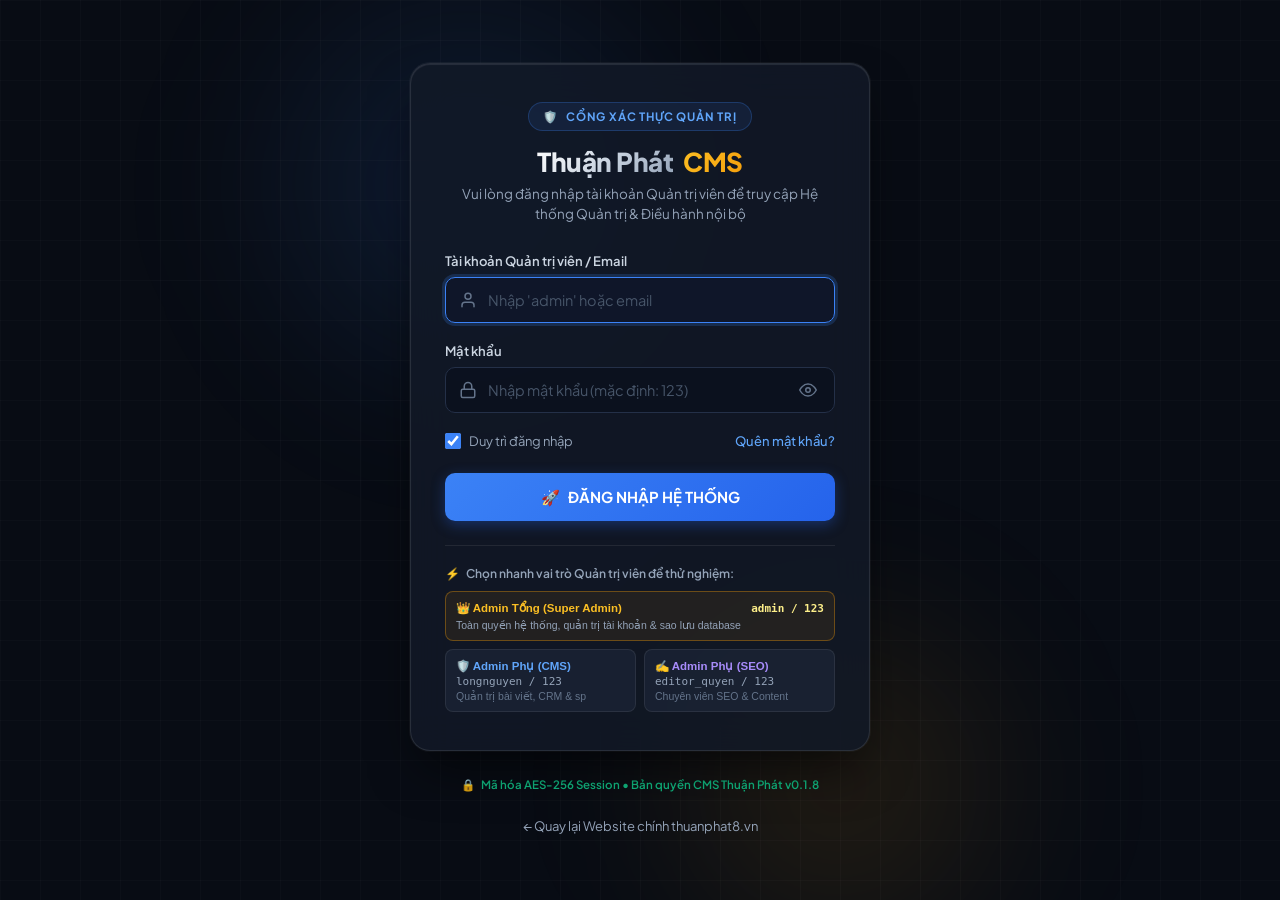
==== admin.html @ 5a5fd4ba "Initial commit" ====
<!DOCTYPE html>
<html lang="vi">
<head>
  <meta charset="UTF-8">
  <meta name="viewport" content="width=device-width, initial-scale=1.0">
  <title>Thuận Phát — Hệ Thống Quản Trị CMS & Trợ Lý AI</title>
  <!-- Google Fonts: Plus Jakarta Sans (Ultra-Premium Enterprise Typography) -->
  <link rel="preconnect" href="https://fonts.googleapis.com">
  <link rel="preconnect" href="https://fonts.gstatic.com" crossorigin>
  <link href="https://fonts.googleapis.com/css2?family=Plus+Jakarta+Sans:wght@400;500;600;700;800;900&display=swap" rel="stylesheet">
  <link rel="stylesheet" href="css/admin.css">
</head>
<body>

  <!-- ============================================================
       SIDEBAR NAVIGATION (KHỚP CHÍNH XÁC GIAO DIỆN HÌNH ẢNH USER)
  ============================================================ -->
  <aside class="admin-sidebar">
    
    <!-- Brand Title matching screenshot -->
    <div class="sidebar-brand">
      <div class="brand-title-screenshot">
        <span>Thuận Phát</span>
      </div>
    </div>

    <!-- Nav Items: 9 Modules -->
    <nav class="sidebar-nav">
      
      <!-- 1. Bảng điều khiển -->
      <button class="nav-item-btn active" data-tab="dashboard">
        <svg class="nav-item-icon" viewBox="0 0 24 24" width="18" height="18" fill="none" stroke="currentColor" stroke-width="2" stroke-linecap="round" stroke-linejoin="round">
          <rect x="3" y="4" width="18" height="18" rx="2" ry="2"></rect>
          <line x1="16" y1="2" x2="16" y2="6"></line>
          <line x1="8" y1="2" x2="8" y2="6"></line>
          <line x1="3" y1="10" x2="21" y2="10"></line>
        </svg>
        <span>Bảng điều khiển</span>
      </button>

      <!-- 2. Bài viết (Accordion dropdown) -->
      <div class="nav-parent-wrap" id="menuWrapPosts">
        <button class="nav-item-btn" data-tab="posts">
          <svg class="nav-item-icon" viewBox="0 0 24 24" width="18" height="18" fill="none" stroke="currentColor" stroke-width="2" stroke-linecap="round" stroke-linejoin="round">
            <rect x="3" y="3" width="18" height="18" rx="2" ry="2"></rect>
            <line x1="7" y1="8" x2="17" y2="8"></line>
            <line x1="7" y1="12" x2="17" y2="12"></line>
            <line x1="7" y1="16" x2="13" y2="16"></line>
          </svg>
          <span>Bài viết</span>
          <svg class="nav-item-chevron" viewBox="0 0 24 24" width="14" height="14" fill="none" stroke="currentColor" stroke-width="2"><polyline points="6 9 12 15 18 9"></polyline></svg>
        </button>
        <div class="nav-submenu">
          <a href="javascript:void(0)" class="nav-sub-item active" data-parent="posts" data-sub="posts-all">Tất cả bài viết</a>
          <a href="javascript:void(0)" class="nav-sub-item" data-parent="posts" data-sub="posts-new">Viết bài mới</a>
          <a href="javascript:void(0)" class="nav-sub-item" data-parent="posts" data-sub="posts-ai">✨ Trợ lý AI viết bài</a>
        </div>
      </div>

      <!-- 3. Trang (Accordion dropdown) -->
      <div class="nav-parent-wrap" id="menuWrapPages">
        <button class="nav-item-btn" data-tab="pages">
          <svg class="nav-item-icon" viewBox="0 0 24 24" width="18" height="18" fill="none" stroke="currentColor" stroke-width="2" stroke-linecap="round" stroke-linejoin="round">
            <path d="M13 2H6a2 2 0 0 0-2 2v16a2 2 0 0 0 2 2h12a2 2 0 0 0 2-2V9z"></path>
            <polyline points="13 2 13 9 20 9"></polyline>
          </svg>
          <span>Trang</span>
          <svg class="nav-item-chevron" viewBox="0 0 24 24" width="14" height="14" fill="none" stroke="currentColor" stroke-width="2"><polyline points="6 9 12 15 18 9"></polyline></svg>
        </button>
        <div class="nav-submenu">
          <a href="javascript:void(0)" class="nav-sub-item active" data-parent="pages" data-sub="pages-all">Tất cả trang</a>
          <a href="javascript:void(0)" class="nav-sub-item" data-parent="pages" data-sub="page-home">Trang chủ (/)</a>
          <a href="javascript:void(0)" class="nav-sub-item" data-parent="pages" data-sub="page-scan">Máy scan (/may-scan/)</a>
          <a href="javascript:void(0)" class="nav-sub-item" data-parent="pages" data-sub="page-infra">Hạ tầng (/ha-tang-cntt/)</a>
          <a href="javascript:void(0)" class="nav-sub-item" data-parent="pages" data-sub="page-digital">Giải pháp CĐS (/giai-phap-chuyen-doi-so/)</a>
        </div>
      </div>

      <!-- 4. Liên hệ -->
      <button class="nav-item-btn" data-tab="leads">
        <svg class="nav-item-icon" viewBox="0 0 24 24" width="18" height="18" fill="none" stroke="currentColor" stroke-width="2" stroke-linecap="round" stroke-linejoin="round">
          <path d="M17 21v-2a4 4 0 0 0-4-4H5a4 4 0 0 0-4 4v2"></path>
          <circle cx="9" cy="7" r="4"></circle>
          <path d="M23 21v-2a4 4 0 0 0-3-3.87"></path>
          <path d="M16 3.13a4 4 0 0 1 0 7.75"></path>
        </svg>
        <span>Liên hệ</span>
      </button>

      <!-- 5. Sản phẩm (Accordion dropdown) -->
      <div class="nav-parent-wrap" id="menuWrapProducts">
        <button class="nav-item-btn" data-tab="products">
          <svg class="nav-item-icon" viewBox="0 0 24 24" width="18" height="18" fill="none" stroke="currentColor" stroke-width="2" stroke-linecap="round" stroke-linejoin="round">
            <path d="M3 9l9-7 9 7v11a2 2 0 0 1-2 2H5a2 2 0 0 1-2-2z"></path>
            <polyline points="9 22 9 12 15 12 15 22"></polyline>
          </svg>
          <span>Sản phẩm</span>
          <svg class="nav-item-chevron" viewBox="0 0 24 24" width="14" height="14" fill="none" stroke="currentColor" stroke-width="2"><polyline points="6 9 12 15 18 9"></polyline></svg>
        </button>
        <div class="nav-submenu">
          <a href="javascript:void(0)" class="nav-sub-item active" data-parent="products" data-sub="products-all">Tất cả sản phẩm</a>
          <a href="javascript:void(0)" class="nav-sub-item" data-parent="products" data-sub="products-new">Thêm mới sản phẩm</a>
          <a href="javascript:void(0)" class="nav-sub-item" data-parent="products" data-sub="products-scan">Máy scan Ricoh/Fujitsu</a>
          <a href="javascript:void(0)" class="nav-sub-item" data-parent="products" data-sub="products-server">Máy chủ HPE Server</a>
        </div>
      </div>

      <!-- 6. Tiện ích (Accordion dropdown) -->
      <div class="nav-parent-wrap" id="menuWrapUtilities">
        <button class="nav-item-btn" data-tab="utilities">
          <svg class="nav-item-icon" viewBox="0 0 24 24" width="18" height="18" fill="none" stroke="currentColor" stroke-width="2" stroke-linecap="round" stroke-linejoin="round">
            <circle cx="12" cy="12" r="5"></circle>
            <line x1="12" y1="1" x2="12" y2="3"></line>
            <line x1="12" y1="21" x2="12" y2="23"></line>
            <line x1="4.22" y1="4.22" x2="5.64" y2="5.64"></line>
            <line x1="18.36" y1="18.36" x2="19.78" y2="19.78"></line>
            <line x1="1" y1="12" x2="3" y2="12"></line>
            <line x1="21" y1="12" x2="23" y2="12"></line>
            <line x1="4.22" y1="19.78" x2="5.64" y2="18.36"></line>
            <line x1="18.36" y1="5.64" x2="19.78" y2="4.22"></line>
          </svg>
          <span>Tiện ích</span>
          <svg class="nav-item-chevron" viewBox="0 0 24 24" width="14" height="14" fill="none" stroke="currentColor" stroke-width="2"><polyline points="6 9 12 15 18 9"></polyline></svg>
        </button>
        <div class="nav-submenu">
          <a href="javascript:void(0)" class="nav-sub-item active" data-parent="utilities" data-sub="util-ai">✨ Trợ lý AI Content & SEO</a>
          <a href="javascript:void(0)" class="nav-sub-item" data-parent="utilities" data-sub="util-sitemap">Cấu trúc Sitemap & 301</a>
          <a href="javascript:void(0)" class="nav-sub-item" data-parent="utilities" data-sub="util-dti">Bộ công cụ Khảo sát DTI</a>
        </div>
      </div>

      <!-- 7. Media -->
      <button class="nav-item-btn" data-tab="media">
        <svg class="nav-item-icon" viewBox="0 0 24 24" width="18" height="18" fill="none" stroke="currentColor" stroke-width="2" stroke-linecap="round" stroke-linejoin="round">
          <rect x="3" y="3" width="18" height="18" rx="2" ry="2"></rect>
          <circle cx="8.5" cy="8.5" r="1.5"></circle>
          <polyline points="21 15 16 10 5 21"></polyline>
        </svg>
        <span>Media</span>
      </button>

      <!-- 8. Giao diện -->
      <button class="nav-item-btn" data-tab="theme">
        <svg class="nav-item-icon" viewBox="0 0 24 24" width="18" height="18" fill="none" stroke="currentColor" stroke-width="2" stroke-linecap="round" stroke-linejoin="round">
          <rect x="3" y="3" width="18" height="18" rx="2" ry="2"></rect>
          <line x1="3" y1="9" x2="21" y2="9"></line>
          <line x1="9" y1="21" x2="9" y2="9"></line>
        </svg>
        <span>Giao diện</span>
      </button>

      <!-- 9. Cài đặt -->
      <button class="nav-item-btn" data-tab="settings">
        <svg class="nav-item-icon" viewBox="0 0 24 24" width="18" height="18" fill="none" stroke="currentColor" stroke-width="2" stroke-linecap="round" stroke-linejoin="round">
          <circle cx="12" cy="12" r="3"></circle>
          <path d="M19.4 15a1.65 1.65 0 0 0 .33 1.82l.06.06a2 2 0 0 1 0 2.83 2 2 0 0 1-2.83 0l-.06-.06a1.65 1.65 0 0 0-1.82-.33 1.65 1.65 0 0 0-1 1.51V21a2 2 0 0 1-2 2 2 2 0 0 1-2-2v-.09A1.65 1.65 0 0 0 9 19.4a1.65 1.65 0 0 0-1.82.33l-.06.06a2 2 0 0 1-2.83 0 2 2 0 0 1 0-2.83l.06-.06a1.65 1.65 0 0 0 .33-1.82 1.65 1.65 0 0 0-1.51-1H3a2 2 0 0 1-2-2 2 2 0 0 1 2-2h.09A1.65 1.65 0 0 0 4.6 9a1.65 1.65 0 0 0-.33-1.82l-.06-.06a2 2 0 0 1 0-2.83 2 2 0 0 1 2.83 0l.06.06a1.65 1.65 0 0 0 1.82.33H9a1.65 1.65 0 0 0 1-1.51V3a2 2 0 0 1 2-2 2 2 0 0 1 2 2v.09a1.65 1.65 0 0 0 1 1.51 1.65 1.65 0 0 0 1.82-.33l.06-.06a2 2 0 0 1 2.83 0 2 2 0 0 1 0 2.83l-.06.06a1.65 1.65 0 0 0-.33 1.82V9a1.65 1.65 0 0 0 1.51 1H21a2 2 0 0 1 2 2 2 2 0 0 1-2 2h-.09a1.65 1.65 0 0 0-1.51 1z"></path>
        </svg>
        <span>Cài đặt</span>
      </button>

      <!-- 10. Người dùng & Database (Admin Tổng & Admin Phụ) -->
      <div class="nav-parent-wrap" id="menuWrapUsers">
        <button class="nav-item-btn" data-tab="users">
          <svg class="nav-item-icon" viewBox="0 0 24 24" width="18" height="18" fill="none" stroke="currentColor" stroke-width="2" stroke-linecap="round" stroke-linejoin="round">
            <path d="M17 21v-2a4 4 0 0 0-4-4H5a4 4 0 0 0-4 4v2"></path>
            <circle cx="9" cy="7" r="4"></circle>
            <path d="M23 21v-2a4 4 0 0 0-3-3.87"></path>
            <path d="M16 3.13a4 4 0 0 1 0 7.75"></path>
          </svg>
          <span>Tài khoản &amp; Database</span>
          <svg class="nav-item-chevron" viewBox="0 0 24 24" width="14" height="14" fill="none" stroke="currentColor" stroke-width="2"><polyline points="6 9 12 15 18 9"></polyline></svg>
        </button>
        <div class="nav-submenu">
          <a href="javascript:void(0)" class="nav-sub-item active" data-parent="users" data-sub="users-all">👥 Danh sách Quản trị</a>
          <a href="javascript:void(0)" class="nav-sub-item" data-parent="users" data-sub="users-new">➕ Thêm Quản trị viên</a>
          <a href="javascript:void(0)" class="nav-sub-item" data-parent="users" data-sub="db-center">💾 Trung tâm Database &amp; Sao lưu</a>
          <a href="javascript:void(0)" class="nav-sub-item" data-parent="users" data-sub="audit-logs">📜 Nhật ký hoạt động</a>
        </div>
      </div>

    </nav>

    <!-- Footer View Public Site -->
    <div class="sidebar-footer">
      <a href="index.html" class="btn-view-site" target="_blank" title="Xem website bên ngoài">
        <span>🌐</span>
        <span>Xem Website Chính</span>
      </a>
    </div>
  </aside>

  <!-- ============================================================
       MAIN CONTENT CONTAINER
  ============================================================ -->
  <main class="admin-main">
    
    <!-- Topbar Header (Matching Screenshot) -->
    <header class="admin-topbar">
      <div class="topbar-left">
        <button id="btnToggleSidebar" class="btn-sidebar-toggle" onclick="toggleSidebarCollapse()" title="Thu gọn / Mở rộng menu">☰</button>
        <h1 class="page-heading" id="adminTopbarTitle">Cài đặt</h1>
      </div>
      <div class="topbar-right">
        <!-- Visual Page Builder Action Button -->
        <a href="builder.html" target="_blank" class="btn-primary-action" style="background: linear-gradient(135deg, #f97316 0%, #ea580c 100%); color: #ffffff;" title="Mở trình dựng trang trực quan kéo thả">
          <span>🎨</span>
          <span>Mở Page Builder</span>
        </a>
        <!-- AI Assistant Action Button -->
        <button class="btn-ai-trigger" onclick="openAiAssistant('general')">
          <span>✨</span>
          <span>Trợ Lý AI Content</span>
        </button>
        <!-- Create Post Action -->
        <button class="btn-primary-action" onclick="openPostEditor(null)">
          <span>➕</span>
          <span>Viết bài mới</span>
        </button>
        <!-- Bug icon -->
        <button class="topbar-icon-btn" title="Báo cáo sự cố">🪲</button>
        <!-- Fullscreen icon -->
        <button class="topbar-icon-btn" onclick="toggleFullScreen()" title="Chế độ toàn màn hình">⛶</button>
        <!-- User Profile Matching Screenshot: Long Nguyen ⌵ -->
        <div class="user-profile-wrapper">
          <div id="adminUserProfileBtn" class="admin-user-profile" onclick="toggleUserDropdown(event)" style="display: flex; align-items: center; gap: 8px; cursor: pointer; padding: 4px 8px; border-radius: 6px; user-select: none;">
            <div id="topbarUserAvatar" class="user-avatar" style="width: 32px; height: 32px; border-radius: 50%; background: #cbd5e1; color: #334155; font-weight: 700; font-size: 13px; display: flex; align-items: center; justify-content: center;">
              LN
            </div>
            <div style="display: flex; align-items: center; gap: 4px;">
              <span id="topbarUserName" style="font-size: 13.5px; font-weight: 600; color: #334155;">Long Nguyen</span>
              <span style="font-size: 11px; color: #64748b;">⌵</span>
            </div>
          </div>

          <!-- User Profile Dropdown Popup -->
          <div id="userProfileDropdown" class="user-profile-dropdown">
            <div class="dropdown-header">
              <div class="dropdown-user-avatar" id="dropdownUserAvatar">LN</div>
              <div class="dropdown-user-info">
                <div class="dropdown-name" id="dropdownUserName">Long Nguyen</div>
                <div class="dropdown-role" id="dropdownUserRole">Quản trị viên cấp cao</div>
                <div class="dropdown-email" id="dropdownUserEmail">longnguyen@thuanphat8.vn</div>
              </div>
            </div>
            <div class="dropdown-divider"></div>
            <a href="javascript:void(0)" class="dropdown-item" onclick="openSettingDetail('doc')">
              <span>⚙️</span> Cài đặt tài khoản
            </a>
            <a href="builder.html" class="dropdown-item" target="_blank">
              <span>🎨</span> Mở Page Builder
            </a>
            <a href="index.html" class="dropdown-item" target="_blank">
              <span>🌐</span> Xem website chính
            </a>
            <div class="dropdown-divider"></div>
            <button type="button" class="dropdown-item dropdown-item-danger" onclick="handleAdminLogout()">
              <span>🚪</span> Đăng xuất quản trị
            </button>
          </div>
        </div>
      </div>
    </header>

    <!-- Breadcrumb Bar (Matching Screenshot: Trang chủ / Cài đặt) -->
    <div class="admin-breadcrumb-bar">
      <div class="admin-breadcrumb">
        <a href="javascript:void(0)" onclick="switchAdminTab('dashboard')">Trang chủ</a> / <span class="breadcrumb-active" id="adminBreadcrumbCurrent">Cài đặt</span>
      </div>
    </div>

    <!-- ============================================================
         PANE 1: BẢNG ĐIỀU KHIỂN (DASHBOARD)
    ============================================================ -->
    <div id="pane-dashboard" class="admin-tab-pane active">
      
      <!-- Metrics Grid -->
      <div class="stats-cards-grid">
        <div class="dashboard-stat-card">
          <div class="stat-card-header">
            <span class="stat-card-title">Tổng Bài Viết Content</span>
            <div class="stat-card-icon" style="background: #edf5fe; color: #1860aa;">📄</div>
          </div>
          <div class="stat-card-value" id="dashTotalPosts">4</div>
          <div class="stat-card-sub"><span class="stat-trend-up">↑ 100%</span> chuẩn cấu trúc Pillar/Cluster</div>
        </div>

        <div class="dashboard-stat-card">
          <div class="stat-card-header">
            <span class="stat-card-title">Yêu Cầu Tư Vấn Mới (Leads)</span>
            <div class="stat-card-icon" style="background: #fdeeee; color: #c52924;">📞</div>
          </div>
          <div class="stat-card-value" id="dashTotalLeads">3</div>
          <div class="stat-card-sub"><span class="stat-trend-up">Mới</span> gửi từ website trong ngày</div>
        </div>

        <div class="dashboard-stat-card">
          <div class="stat-card-header">
            <span class="stat-card-title">Thiết Bị &amp; Sản Phẩm</span>
            <div class="stat-card-icon" style="background: #eaf8ef; color: #1b8046;">🖥️</div>
          </div>
          <div class="stat-card-value" id="dashTotalProducts">5</div>
          <div class="stat-card-sub"><span class="stat-trend-up">Chính hãng</span> Ricoh, HPE &amp; Giải pháp</div>
        </div>

        <div class="dashboard-stat-card">
          <div class="stat-card-header">
            <span class="stat-card-title">Lượt Xem Website</span>
            <div class="stat-card-icon" style="background: #fdf5e6; color: #b87b12;">👁️</div>
          </div>
          <div class="stat-card-value" id="dashTotalViews">4.520</div>
          <div class="stat-card-sub"><span class="stat-trend-up">↑ 18%</span> so với tuần trước</div>
        </div>
      </div>

      <!-- Chart & Recent Layout -->
      <div class="dashboard-grid-2col">
        
        <!-- Left: Analytics Chart -->
        <div class="panel-card">
          <div class="panel-header">
            <h2 class="panel-title">Lượt Truy Cập &amp; Tương Tác Trong Tuần</h2>
            <span style="font-size: 12px; color: #888;">Thời gian thực</span>
          </div>
          <canvas id="adminAnalyticsCanvas" width="560" height="230"></canvas>
        </div>

        <!-- Right: Recent Inquiries -->
        <div class="panel-card">
          <div class="panel-header">
            <h2 class="panel-title">Khách Hàng Mới Gửi Yêu Cầu</h2>
            <button class="table-btn table-btn-edit" onclick="switchAdminTab('leads')">Xem tất cả</button>
          </div>
          <table class="admin-table" style="font-size: 12.5px;">
            <thead>
              <tr>
                <th>Mã</th>
                <th>Khách hàng</th>
                <th>SĐT</th>
                <th>Cơ quan / DN</th>
                <th>Trạng thái</th>
                <th>Ngày gửi</th>
              </tr>
            </thead>
            <tbody id="dashRecentLeadsBody">
              <!-- Rendered via JS -->
            </tbody>
          </table>
        </div>

      </div>

    </div>

    <!-- ============================================================
         PANE 2: BÀI VIẾT (POSTS & CONTENT CMS)
    ============================================================ -->
    <div id="pane-posts" class="admin-tab-pane">
      
      <div class="table-toolbar">
        <div style="display: flex; gap: 12px; align-items: center;">
          <div class="search-input-wrap">
            <span class="admin-search-icon">🔍</span>
            <input type="text" id="postSearchInput" class="admin-search-input" placeholder="Tìm kiếm bài viết, từ khóa SEO...">
          </div>
          <select id="postCategoryFilter" class="filter-select">
            <option value="all">Tất cả danh mục</option>
            <option value="may-scan">Máy scan</option>
            <option value="ha-tang-cntt">Hạ tầng CNTT</option>
            <option value="giai-phap-chuyen-doi-so">Giải pháp CĐS</option>
            <option value="phan-phoi-thiet-bi">Phân phối thiết bị</option>
          </select>
        </div>

        <div style="display: flex; gap: 10px;">
          <button class="btn-ai-trigger" onclick="openAiAssistant('general')">
            <span>✨</span>
            <span>Trợ lý AI viết bài</span>
          </button>
          <button class="btn-primary-action" onclick="openPostEditor(null)">
            <span>➕</span>
            <span>Tạo bài viết mới</span>
          </button>
        </div>
      </div>

      <div class="admin-table-wrap">
        <table class="admin-table">
          <thead>
            <tr>
              <th>Tiêu đề &amp; Đường dẫn Slug</th>
              <th>Danh mục</th>
              <th>Pillar / Cluster</th>
              <th>Trạng thái</th>
              <th>Lượt xem</th>
              <th>Ngày đăng</th>
              <th>Hành động</th>
            </tr>
          </thead>
          <tbody id="postsTableBody">
            <!-- Rendered via JS -->
          </tbody>
        </table>
      </div>

    </div>

    <!-- ============================================================
         PANE 3: TRANG (PAGES SITEMAP)
    ============================================================ -->
    <div id="pane-pages" class="admin-tab-pane">
      <div class="table-toolbar">
        <div>
          <h2 style="font-size: 16px; font-weight: 700; color: #1a1918;">Danh Sách Tất Cả Trang Trên Website</h2>
          <p style="font-size: 13px; color: #777;">Quản lý các trang đích, trang chuyên mục theo cấu trúc Sitemap tối đa 3 cấp.</p>
        </div>
      </div>

      <div class="admin-table-wrap">
        <table class="admin-table">
          <thead>
            <tr>
              <th>Tên trang</th>
              <th>Đường dẫn tĩnh (Slug)</th>
              <th>Loại trang</th>
              <th>Trạng thái</th>
              <th>Cập nhật gần nhất</th>
              <th>Xem trước</th>
            </tr>
          </thead>
          <tbody id="pagesTableBody">
            <!-- Rendered via JS -->
          </tbody>
        </table>
      </div>
    </div>

    <!-- ============================================================
         PANE 4: LIÊN HỆ (LEADS CRM)
    ============================================================ -->
    <div id="pane-leads" class="admin-tab-pane">
      
      <div class="table-toolbar">
        <div style="display: flex; gap: 12px; align-items: center;">
          <select id="leadsFilterStatus" class="filter-select">
            <option value="all">Tất cả trạng thái</option>
            <option value="new">Mới tiếp nhận</option>
            <option value="contacted">Đang tư vấn</option>
            <option value="survey_done">Đã khảo sát</option>
            <option value="completed">Thành công</option>
          </select>
        </div>

        <button class="btn-primary-action" style="background-color: #1a1918;" onclick="exportLeadsToCsv()">
          <span>📥</span>
          <span>Xuất tệp CSV danh bạ</span>
        </button>
      </div>

      <div class="admin-table-wrap">
        <table class="admin-table">
          <thead>
            <tr>
              <th>Mã hồ sơ</th>
              <th>Khách hàng</th>
              <th>Số điện thoại</th>
              <th>Email</th>
              <th>Cơ quan / Doanh nghiệp</th>
              <th>Khối lượng hồ sơ</th>
              <th>Trạng thái xử lý</th>
              <th>Ngày gửi</th>
            </tr>
          </thead>
          <tbody id="leadsTableBody">
            <!-- Rendered via JS -->
          </tbody>
        </table>
      </div>

    </div>

    <!-- ============================================================
         PANE 5: SẢN PHẨM (PRODUCTS)
    ============================================================ -->
    <div id="pane-products" class="admin-tab-pane">
      <div class="table-toolbar">
        <div>
          <h2 style="font-size: 16px; font-weight: 700; color: #1a1918;">Danh Sách Sản Phẩm &amp; Thiết Bị Phân Phối</h2>
          <p style="font-size: 13px; color: #777;">Máy scan tài liệu Ricoh/Fujitsu chính hãng và hệ thống máy chủ HPE.</p>
        </div>
        <button class="btn-primary-action" onclick="openProductEditor(null)">
          <span>➕</span>
          <span>Thêm sản phẩm mới</span>
        </button>
      </div>

      <div class="admin-table-wrap">
        <table class="admin-table">
          <thead>
            <tr>
              <th>Hình ảnh</th>
              <th>Tên sản phẩm &amp; Mã</th>
              <th>Phân loại</th>
              <th>Thông số / Tốc độ</th>
              <th>Đơn giá</th>
              <th>Tình trạng kho</th>
              <th>Hành động</th>
            </tr>
          </thead>
          <tbody id="productsTableBody">
            <!-- Rendered via JS -->
          </tbody>
        </table>
      </div>
    </div>

    <!-- ============================================================
         PANE 6: TIỆN ÍCH (UTILITIES, SITEMAP & 301)
    ============================================================ -->
    <div id="pane-utilities" class="admin-tab-pane">
      
      <!-- Utility Action Cards -->
      <div style="display: grid; grid-template-columns: repeat(3, 1fr); gap: 18px; margin-bottom: 24px;">
        <div class="panel-card" style="cursor: pointer; border-left: 4px solid #6366f1;" onclick="openAiAssistant('clean')">
          <div style="font-size: 24px; margin-bottom: 8px;">✨</div>
          <strong style="font-size: 15px; color: #1e293b; display: block; margin-bottom: 4px;">Trợ Lý AI Content</strong>
          <p style="font-size: 12.5px; color: #64748b;">Làm sạch HTML rác, định dạng đẹp, sinh thẻ SEO Title &amp; Description chuẩn Google.</p>
        </div>

        <div class="panel-card" style="cursor: pointer; border-left: 4px solid #1b8046;" onclick="window.open('index.html#quiz', '_blank')">
          <div style="font-size: 24px; margin-bottom: 8px;">📊</div>
          <strong style="font-size: 15px; color: #1e293b; display: block; margin-bottom: 4px;">Bộ Khảo Sát Chỉ Số DTI</strong>
          <p style="font-size: 12.5px; color: #64748b;">Công cụ trắc nghiệm trực tuyến theo QĐ 1726/QĐ-BTTTT với biểu đồ Radar Chart.</p>
        </div>

        <div class="panel-card" style="cursor: pointer; border-left: 4px solid #c59b27;">
          <div style="font-size: 24px; margin-bottom: 8px;">🗺️</div>
          <strong style="font-size: 15px; color: #1e293b; display: block; margin-bottom: 4px;">Sitemap &amp; 301 Redirects</strong>
          <p style="font-size: 12.5px; color: #64748b;">Cấu trúc 3 cấp thư mục chuẩn SEO và danh sách điều hướng 301 giữ traffic cũ.</p>
        </div>
      </div>

      <!-- Sitemap Pillars Viewer -->
      <div class="panel-card">
        <div class="panel-header">
          <div>
            <h2 class="panel-title">Sơ Đồ Cây Sitemap &amp; Điều Hướng 301 Theo Kế Hoạch SEO Chị Quyên</h2>
            <p style="font-size: 13px; color: #777;">Tối đa 3 cấp độ sâu thư mục: Trang chủ (/) &rarr; Danh mục chính &rarr; Bài viết Pillar / Cluster.</p>
          </div>
        </div>

        <div id="sitemapPillarsViewer">
          <!-- Rendered via JS -->
        </div>
      </div>

    </div>

    <!-- ============================================================
         PANE 7: MEDIA (THƯ VIỆN HÌNH ẢNH)
    ============================================================ -->
    <div id="pane-media" class="admin-tab-pane">
      <div class="table-toolbar">
        <div>
          <h2 style="font-size: 16px; font-weight: 700; color: #1a1918;">Thư Viện Hình Ảnh &amp; Media</h2>
          <p style="font-size: 13px; color: #777;">Quản lý kho ảnh bài viết, banner máy scan và chứng nhận đối tác.</p>
        </div>
        <button class="btn-primary-action" onclick="handleAddMediaPrompt()">
          <span>➕</span>
          <span>Thêm hình ảnh mới</span>
        </button>
      </div>

      <div id="mediaLibraryGrid" style="display: grid; grid-template-columns: repeat(4, 1fr); gap: 16px;">
        <!-- Rendered via JS -->
      </div>
    </div>

    <!-- ============================================================
         PANE 8: GIAO DIỆN (THEME & HERO CUSTOMIZER)
    ============================================================ -->
    <div id="pane-theme" class="admin-tab-pane">
      <div class="panel-card" style="max-width: 860px; margin-bottom: 24px;">
        <div class="panel-header">
          <div>
            <h2 class="panel-title">Tùy Biến Giao Diện Trang Chủ &amp; Banner Hero</h2>
            <p style="font-size: 13px; color: #777;">Thay đổi trực tiếp nội dung hiển thị trên trang chủ mà không cần can thiệp mã nguồn.</p>
          </div>
          <button class="btn-primary-action" onclick="saveThemeSettingsForm()">💾 Lưu thay đổi</button>
        </div>

        <div style="display: flex; flex-direction: column; gap: 18px;">
          
          <div class="admin-form-group">
            <label class="admin-label">Tiêu đề chính Hero (H1)</label>
            <textarea id="settingHeroTitle" class="admin-textarea" rows="3"></textarea>
          </div>

          <div class="admin-form-group">
            <label class="admin-label">Đoạn mô tả Hero</label>
            <textarea id="settingHeroDesc" class="admin-textarea" rows="3"></textarea>
          </div>

          <div class="form-row">
            <div class="admin-form-group">
              <label class="admin-label">Huy hiệu đối tác chính hãng (Pill Badge)</label>
              <input type="text" id="settingPartnerBadge" class="admin-input">
            </div>

            <div class="admin-form-group">
              <label class="admin-label">Số Hotline Header</label>
              <input type="text" id="settingHotline" class="admin-input">
            </div>
          </div>

          <div class="admin-form-group">
            <label class="admin-label">Email tiếp nhận liên hệ</label>
            <input type="email" id="settingEmail" class="admin-input">
          </div>

          <h3 style="font-size: 14.5px; font-weight: 700; margin-top: 10px; border-top: 1px dashed #e6e4df; padding-top: 16px;">
            Các Chỉ Số Thống Kê Trên Stats Bar
          </h3>

          <div style="display: grid; grid-template-columns: repeat(4, 1fr); gap: 16px;">
            <div class="admin-form-group">
              <label class="admin-label">Khách hàng</label>
              <input type="text" id="settingStatClients" class="admin-input">
            </div>
            <div class="admin-form-group">
              <label class="admin-label">Kinh nghiệm</label>
              <input type="text" id="settingStatExp" class="admin-input">
            </div>
            <div class="admin-form-group">
              <label class="admin-label">Hài lòng</label>
              <input type="text" id="settingStatSat" class="admin-input">
            </div>
            <div class="admin-form-group">
              <label class="admin-label">Hỗ trợ</label>
              <input type="text" id="settingStatSupport" class="admin-input">
            </div>
          </div>

          <div style="display: flex; justify-content: flex-end; gap: 12px; margin-top: 10px;">
            <button type="button" class="table-btn table-btn-edit" onclick="if(confirm('Khôi phục cấu hình về mặc định ban đầu?')) { DataStore.resetAll(); loadThemeSettings(); showToast('Đã khôi phục mặc định!'); }">
              🔄 Khôi phục mặc định
            </button>
            <button type="button" class="btn-primary-action" onclick="saveThemeSettingsForm()">
              💾 Lưu cấu hình giao diện
            </button>
          </div>

        </div>
      </div>
    </div>

    <!-- ============================================================
         PANE 9: CÀI ĐẶT (SETTINGS EXACT MATCH FOR SCREENSHOTS 1 & 2)
    ============================================================ -->
    <div id="pane-settings" class="admin-tab-pane">
      
      <!-- Card 1: Cài đặt -->
      <div class="settings-panel-card">
        <div class="settings-panel-header">
          <h2 class="settings-panel-title">Cài đặt</h2>
        </div>
        <div class="settings-grid-4col">
          <div class="settings-item-box" onclick="openSettingDetail('doc')">
            <span class="settings-item-title">Đọc</span>
            <p class="settings-item-desc">Cấu hình số lượng nội dung hiển thị, SEO công cụ tìm kiếm</p>
          </div>

          <div class="settings-item-box" onclick="openSettingDetail('duong-dan')">
            <span class="settings-item-title">Đường dẫn</span>
            <p class="settings-item-desc">Cấu hình định dạng cho đường dẫn của website</p>
          </div>

          <div class="settings-item-box" onclick="openSettingDetail('bai-viet')">
            <span class="settings-item-title">Bài viết</span>
            <p class="settings-item-desc">Xem và cập nhật Bài viết</p>
          </div>

          <div class="settings-item-box" onclick="openSettingDetail('bieu-mau')">
            <span class="settings-item-title">Biểu mẫu</span>
            <p class="settings-item-desc">Xem và cập nhật Biểu mẫu</p>
          </div>

          <div class="settings-item-box" onclick="openSettingDetail('nhung')">
            <span class="settings-item-title">Nhúng</span>
            <p class="settings-item-desc">Cấu hình thêm mã nhúng vào website</p>
          </div>

          <div class="settings-item-box" onclick="openSettingDetail('tien-te')">
            <span class="settings-item-title">Tiền tệ</span>
            <p class="settings-item-desc">Cấu hình định dạng tiền tệ</p>
          </div>

          <div class="settings-item-box" onclick="openSettingDetail('muc-luc')">
            <span class="settings-item-title">Mục lục</span>
            <p class="settings-item-desc">Cấu hình hiển thị mục lục</p>
          </div>

          <div class="settings-item-box" onclick="openSettingDetail('cta')">
            <span class="settings-item-title">Nút kêu gọi hành động (CTA)</span>
            <p class="settings-item-desc">Cấu hình nút kêu gọi hành động</p>
          </div>
        </div>
      </div>

      <!-- Card 2: Ngôn ngữ -->
      <div class="settings-panel-card">
        <div class="settings-panel-header">
          <h2 class="settings-panel-title">Ngôn ngữ</h2>
        </div>
        <div class="settings-grid-4col">
          <div class="settings-item-box" onclick="openSettingDetail('ngon-ngu')">
            <span class="settings-item-title">Ngôn ngữ</span>
            <p class="settings-item-desc">Cấu hình ngôn ngữ, múi giờ cho hệ thống</p>
          </div>

          <div class="settings-item-box" onclick="openSettingDetail('dich-thuat')">
            <span class="settings-item-title">Dịch thuật</span>
            <p class="settings-item-desc">Dịch nội dung cho website</p>
          </div>
        </div>
      </div>

      <!-- Card 3: Sản phẩm -->
      <div class="settings-panel-card">
        <div class="settings-panel-header">
          <h2 class="settings-panel-title">Sản phẩm</h2>
        </div>
        <div class="settings-grid-4col">
          <div class="settings-item-box" onclick="openSettingDetail('san-pham-hien-thi')">
            <span class="settings-item-title">Nội dung hiển thị</span>
            <p class="settings-item-desc">Xem và cập nhật Nội dung hiển thị</p>
          </div>

          <div class="settings-item-box" onclick="openSettingDetail('san-pham-nang-cao')">
            <span class="settings-item-title">Cài đặt nâng cao</span>
            <p class="settings-item-desc">Xem và cập nhật Cài đặt nâng cao</p>
          </div>
        </div>
      </div>

      <!-- Card 4: Địa điểm -->
      <div class="settings-panel-card">
        <div class="settings-panel-header">
          <h2 class="settings-panel-title">Địa điểm</h2>
        </div>
        <div class="settings-grid-4col">
          <div class="settings-item-box" onclick="openSettingDetail('dia-diem-nhap')">
            <span class="settings-item-title">Nhập Hàng Loạt</span>
            <p class="settings-item-desc">Xem và cập nhật Nhập Hàng Loạt</p>
          </div>
        </div>
      </div>

    </div>

    <!-- ============================================================
         PANE 10: QUẢN TRỊ TÀI KHOẢN & DATABASE (ADMIN TỔNG & PHỤ)
    ============================================================ -->
    <div id="pane-users" class="admin-tab-pane">
      
      <!-- Subtab Switcher Header -->
      <div class="users-tab-nav" style="display: flex; gap: 8px; border-bottom: 2px solid #e2e8f0; margin-bottom: 20px; padding-bottom: 10px;">
        <button type="button" class="users-subtab-btn active" onclick="switchUsersSubTab('users-list', this)">
          <span>👥</span> Quản Trị Viên &amp; Phân Quyền
        </button>
        <button type="button" class="users-subtab-btn" onclick="switchUsersSubTab('db-center', this)">
          <span>💾</span> Cơ Sở Dữ Liệu &amp; Sao Lưu
        </button>
        <button type="button" class="users-subtab-btn" onclick="switchUsersSubTab('audit-logs', this)">
          <span>📜</span> Nhật Ký Hoạt Động (Audit Trail)
        </button>
      </div>

      <!-- VIEW 1: USERS LIST (ADMIN TỔNG & ADMIN PHỤ) -->
      <div id="usersSubViewList" class="users-subview-panel">
        
        <!-- Summary Stats Cards -->
        <div class="stats-cards-grid" style="grid-template-columns: repeat(3, 1fr); margin-bottom: 20px;">
          <div class="dashboard-stat-card" style="border-left: 4px solid #f59e0b;">
            <div class="stat-card-header">
              <span class="stat-card-title">👑 Admin Tổng (Super Admin)</span>
              <span class="stat-card-icon">👑</span>
            </div>
            <div class="stat-card-value" id="statSuperAdminCount">1</div>
            <div class="stat-card-change" style="color: #b45309;">Toàn quyền tối cao hệ thống &amp; Database</div>
          </div>

          <div class="dashboard-stat-card" style="border-left: 4px solid #3b82f6;">
            <div class="stat-card-header">
              <span class="stat-card-title">🛡️ Admin Phụ (Sub Admin)</span>
              <span class="stat-card-icon">🛡️</span>
            </div>
            <div class="stat-card-value" id="statSubAdminCount">2</div>
            <div class="stat-card-change" style="color: #1d4ed8;">Biên tập viên, Quản trị nội dung &amp; SEO</div>
          </div>

          <div class="dashboard-stat-card" style="border-left: 4px solid #10b981;">
            <div class="stat-card-header">
              <span class="stat-card-title">🔒 Bảo Mật Phân Quyền</span>
              <span class="stat-card-icon">✅</span>
            </div>
            <div class="stat-card-value" style="font-size: 20px; color: #10b981;">RBAC Active</div>
            <div class="stat-card-change">Kiểm tra phiên &amp; quyền hạn tức thì</div>
          </div>
        </div>

        <!-- Table Toolbar -->
        <div class="panel-card-header" style="display: flex; justify-content: space-between; align-items: center; margin-bottom: 14px;">
          <div>
            <h2 style="font-size: 16px; font-weight: 800; color: #1e293b;">Danh Sách Quản Trị Viên Hệ Thống</h2>
            <p style="font-size: 12.5px; color: #64748b; margin-top: 2px;">Phân chia rõ ràng vai trò <strong>Admin Tổng</strong> (toàn quyền) và <strong>Admin Phụ</strong> (giới hạn theo phòng ban).</p>
          </div>
          <div>
            <button type="button" class="btn-primary-action" id="btnAddNewAdmin" onclick="openAdminUserModal(null)">
              <span>➕</span>
              <span>Thêm Quản trị viên mới</span>
            </button>
          </div>
        </div>

        <!-- Users Table Card -->
        <div class="panel-card" style="padding: 0; overflow: hidden;">
          <div class="admin-table-container" style="max-height: none;">
            <table class="admin-table">
              <thead>
                <tr>
                  <th style="width: 220px;">Quản trị viên</th>
                  <th>Tài khoản &amp; Email</th>
                  <th>Phòng ban</th>
                  <th>Vai trò</th>
                  <th>Phân quyền chi tiết</th>
                  <th>Ngày tạo</th>
                  <th style="width: 140px; text-align: right;">Thao tác</th>
                </tr>
              </thead>
              <tbody id="adminUsersTableBody">
                <!-- Rendered dynamically via renderAdminUsersTable() -->
              </tbody>
            </table>
          </div>
        </div>

      </div>

      <!-- VIEW 2: DATABASE CENTER & BACKUP/RESTORE -->
      <div id="usersSubViewDatabase" class="users-subview-panel" style="display: none;">
        
        <!-- Database Overview Banner -->
        <div class="panel-card" style="background: linear-gradient(135deg, #1e293b 0%, #0f172a 100%); color: #ffffff; margin-bottom: 20px; padding: 22px;">
          <div style="display: flex; justify-content: space-between; align-items: center; flex-wrap: wrap; gap: 16px;">
            <div>
              <div style="display: inline-flex; align-items: center; gap: 6px; padding: 4px 10px; background: rgba(59, 130, 246, 0.2); border: 1px solid rgba(59, 130, 246, 0.4); border-radius: 999px; font-size: 11px; font-weight: 700; color: #60a5fa; margin-bottom: 8px;">
                <span>💾</span> UNIFIED DATABASE ENGINE V1.0
              </div>
              <h2 style="font-size: 20px; font-weight: 800; color: #ffffff; margin-bottom: 4px;">Trung Tâm Điều Hành &amp; Lưu Trữ Dữ Liệu Toàn Bộ Website</h2>
              <p style="font-size: 13px; color: #94a3b8; max-width: 680px; line-height: 1.5;">
                Quản lý đồng bộ 8 bảng dữ liệu cốt lõi (Tài khoản, Bài viết, Giải pháp số, Thiết bị, Khách hàng CRM, Trang Builder, Cài đặt, Nhật ký). Hỗ trợ sao lưu 1-click thành tệp JSON an toàn.
              </p>
            </div>
            <div style="display: flex; gap: 10px;">
              <button type="button" class="btn-primary-action" onclick="exportDatabaseBackup()" style="background: linear-gradient(135deg, #10b981 0%, #059669 100%);">
                <span>📥</span> Sao lưu Database (Export JSON)
              </button>
              <button type="button" class="btn-primary-action" id="btnImportDbAction" onclick="triggerDatabaseRestoreFile()" style="background: linear-gradient(135deg, #3b82f6 0%, #2563eb 100%);">
                <span>📤</span> Phục hồi Database (Import JSON)
              </button>
            </div>
          </div>
        </div>

        <!-- 8 Database Tables Grid -->
        <h3 style="font-size: 15px; font-weight: 800; color: #1e293b; margin-bottom: 12px;">Các Bảng Dữ Liệu Trong Hệ Thống</h3>
        <div class="db-tables-grid" id="dbTablesGrid">
          <!-- Rendered dynamically via renderDatabaseStats() -->
        </div>

        <!-- Danger Zone for Super Admin -->
        <div class="panel-card" style="margin-top: 24px; border: 1px solid #fee2e2; background: #fffaf0;" id="superAdminDangerZone">
          <div style="display: flex; justify-content: space-between; align-items: center; flex-wrap: wrap; gap: 12px;">
            <div>
              <strong style="color: #b45309; font-size: 14px; display: flex; align-items: center; gap: 6px;">
                <span>⚠️</span> Khu vực Quản trị tối cao (Dành riêng cho Admin Tổng)
              </strong>
              <p style="font-size: 12.5px; color: #78716c; margin-top: 4px;">
                Khôi phục toàn bộ hệ thống về dữ liệu chuẩn ban đầu của Thuận Phát (DTI, máy scan Ricoh, sitemap). Mọi chỉnh sửa tạm thời sẽ được làm mới.
              </p>
            </div>
            <div>
              <button type="button" class="table-btn table-btn-delete" id="btnResetFactoryAction" onclick="handleDatabaseFactoryReset()" style="padding: 9px 16px; font-weight: 700;">
                ⚡ Khôi phục dữ liệu mặc định (Factory Reset)
              </button>
            </div>
          </div>
        </div>

      </div>

      <!-- VIEW 3: AUDIT TRAIL LOGS -->
      <div id="usersSubViewAuditLogs" class="users-subview-panel" style="display: none;">
        <div class="panel-card-header" style="display: flex; justify-content: space-between; align-items: center; margin-bottom: 14px;">
          <div>
            <h2 style="font-size: 16px; font-weight: 800; color: #1e293b;">Nhật Ký Hoạt Động Của Quản Trị Viên (Audit Trail)</h2>
            <p style="font-size: 12.5px; color: #64748b; margin-top: 2px;">Ghi vết thời gian thực mọi hành vi đăng nhập, thêm/sửa/xóa bài viết, tài khoản và thao tác cơ sở dữ liệu.</p>
          </div>
          <div>
            <button type="button" class="table-btn table-btn-edit" onclick="renderAuditLogs()">
              <span>🔄</span> Làm mới nhật ký
            </button>
          </div>
        </div>

        <div class="panel-card" style="padding: 0; overflow: hidden;">
          <div class="admin-table-container" style="max-height: 480px;">
            <table class="admin-table">
              <thead>
                <tr>
                  <th style="width: 170px;">Thời gian</th>
                  <th style="width: 200px;">Người thực hiện</th>
                  <th style="width: 130px;">Hành vi</th>
                  <th>Chi tiết thao tác</th>
                </tr>
              </thead>
              <tbody id="auditLogsTableBody">
                <!-- Rendered dynamically via renderAuditLogs() -->
              </tbody>
            </table>
          </div>
        </div>
      </div>

    </div>

    <!-- Hidden Input for Database Restore -->
    <input type="file" id="dbRestoreFileInput" accept=".json" style="display: none;" onchange="handleDatabaseRestoreFile(event)">

    <!-- ============================================================
         MODAL: THÊM / SỬA QUẢN TRỊ VIÊN (ADMIN TỔNG & ADMIN PHỤ)
    ============================================================ -->
    <div class="editor-modal-backdrop" id="adminUserModal">
      <div class="editor-modal-window" style="max-width: 640px; height: auto; max-height: 92vh;">
        
        <div class="editor-modal-header" style="background: linear-gradient(135deg, #1e293b 0%, #0f172a 100%); color: #ffffff;">
          <div style="display: flex; align-items: center; gap: 10px;">
            <span style="font-size: 20px;" id="adminUserModalIcon">👤</span>
            <div>
              <h2 style="font-size: 17px; font-weight: 800; color: #ffffff;" id="adminUserModalTitle">Thêm Quản Trị Viên Mới</h2>
              <span style="font-size: 12px; color: #94a3b8;">Phân quyền tài khoản quản trị hệ thống Thuận Phát CMS</span>
            </div>
          </div>
          <button onclick="closeAdminUserModal()" style="font-size: 20px; color: #ffffff;">✕</button>
        </div>

        <div class="editor-modal-body">
          <input type="hidden" id="editUserId">

          <div class="form-row">
            <div class="admin-form-group">
              <label class="admin-label">Họ và tên hiển thị *</label>
              <input type="text" id="userDisplayNameInput" class="admin-input" placeholder="Ví dụ: Nguyễn Văn An" required>
            </div>
            <div class="admin-form-group">
              <label class="admin-label">Phòng ban / Chức danh</label>
              <input type="text" id="userDepartmentInput" class="admin-input" placeholder="Ví dụ: Phòng Marketing &amp; SEO">
            </div>
          </div>

          <div class="form-row">
            <div class="admin-form-group">
              <label class="admin-label">Tên đăng nhập (Username) *</label>
              <input type="text" id="userUsernameInput" class="admin-input" placeholder="Ví dụ: vanan hoặc an.nguyen" required>
            </div>
            <div class="admin-form-group">
              <label class="admin-label">Mật khẩu *</label>
              <input type="password" id="userPasswordInput" class="admin-input" placeholder="Nhập mật khẩu (tối thiểu 3 ký tự)" required>
            </div>
          </div>

          <div class="admin-form-group">
            <label class="admin-label">Email nội bộ</label>
            <input type="email" id="userEmailInput" class="admin-input" placeholder="Ví dụ: vanan@thuanphat8.vn">
          </div>

          <!-- Role Selection: Super Admin vs Sub Admin -->
          <div class="admin-form-group" style="margin-top: 14px; padding: 14px; background: #f8fafc; border: 1.5px solid #e2e8f0; border-radius: 10px;">
            <label class="admin-label" style="font-weight: 800; color: #0f172a; margin-bottom: 8px;">
              Chọn Cấp Độ Quản Trị (Vai Trò) *
            </label>
            
            <div style="display: flex; flex-direction: column; gap: 10px;">
              <label style="display: flex; align-items: flex-start; gap: 10px; cursor: pointer; padding: 8px; border-radius: 8px; background: #ffffff; border: 1px solid #e2e8f0;">
                <input type="radio" name="adminRoleRadio" value="super_admin" id="roleRadioSuper" onchange="togglePermissionCheckboxes()">
                <div>
                  <strong style="color: #b45309; font-size: 13.5px;">👑 Admin Tổng (Super Admin)</strong>
                  <p style="font-size: 12px; color: #64748b; margin: 2px 0 0;">Toàn quyền cao nhất: quản lý tài khoản admin khác, cấu hình API key, sao lưu &amp; phục hồi database toàn bộ.</p>
                </div>
              </label>

              <label style="display: flex; align-items: flex-start; gap: 10px; cursor: pointer; padding: 8px; border-radius: 8px; background: #ffffff; border: 1px solid #e2e8f0;">
                <input type="radio" name="adminRoleRadio" value="sub_admin" id="roleRadioSub" checked onchange="togglePermissionCheckboxes()">
                <div>
                  <strong style="color: #1d4ed8; font-size: 13.5px;">🛡️ Admin Phụ (Sub Admin / Biên Tập Viên)</strong>
                  <p style="font-size: 12px; color: #64748b; margin: 2px 0 0;">Phân quyền theo chức năng được tick chọn bên dưới (không can thiệp tài khoản khác hoặc cài đặt cốt lõi).</p>
                </div>
              </label>
            </div>
          </div>

          <!-- Detailed Permission Checkboxes (Visible for Sub Admin) -->
          <div id="subAdminPermissionsBox" style="margin-top: 14px;">
            <label class="admin-label" style="font-weight: 700; color: #334155;">
              Chi tiết các quyền được phép thao tác:
            </label>
            <div style="display: grid; grid-template-columns: 1fr 1fr; gap: 8px; margin-top: 6px;">
              <label class="perm-check-label">
                <input type="checkbox" class="user-perm-check" value="posts" checked>
                <span>✍️ Quản lý Bài viết &amp; Tin tức</span>
              </label>
              <label class="perm-check-label">
                <input type="checkbox" class="user-perm-check" value="products" checked>
                <span>🖨️ Quản lý Sản phẩm (Máy scan)</span>
              </label>
              <label class="perm-check-label">
                <input type="checkbox" class="user-perm-check" value="leads" checked>
                <span>📞 Quản lý Khách hàng &amp; CRM</span>
              </label>
              <label class="perm-check-label">
                <input type="checkbox" class="user-perm-check" value="pages">
                <span>📄 Quản lý &amp; Sửa Trang</span>
              </label>
              <label class="perm-check-label">
                <input type="checkbox" class="user-perm-check" value="builder">
                <span>🎨 Sử dụng Page Builder</span>
              </label>
              <label class="perm-check-label">
                <input type="checkbox" class="user-perm-check" value="media">
                <span>🖼️ Thư viện Media &amp; Tệp tin</span>
              </label>
              <label class="perm-check-label">
                <input type="checkbox" class="user-perm-check" value="utilities">
                <span>✨ Tiện ích AI &amp; Sitemap</span>
              </label>
            </div>
          </div>

        </div>

        <div class="editor-modal-footer">
          <button type="button" class="table-btn table-btn-edit" onclick="closeAdminUserModal()">Hủy bỏ</button>
          <button type="button" class="btn-primary-action" onclick="saveAdminUserFromModal()">💾 Lưu tài khoản</button>
        </div>

      </div>
    </div>

    <!-- Admin Footer (Matching Screenshot) -->
    <footer class="admin-footer">
      <div>CMS Version 0.1.8</div>
      <div>2026 © Sudo. Design &amp; Develop by Sudo</div>
    </footer>
  </main>

  <!-- ============================================================
       MODAL: CHI TIẾT CÀI ĐẶT (SETTINGS DETAIL MODAL)
  ============================================================ -->
  <div class="editor-modal-backdrop" id="settingsDetailModal">
    <div class="editor-modal-window" style="max-width: 620px;">
      <div class="editor-modal-header">
        <h2 style="font-size: 17px; font-weight: 800;" id="settingsDetailTitle">Cấu Hình Cài Đặt</h2>
        <button onclick="closeSettingDetail()" style="font-size: 20px; color: #888;">✕</button>
      </div>
      <div class="editor-modal-body" id="settingsDetailBody">
        <!-- Rendered dynamically via openSettingDetail() in admin.js -->
      </div>
      <div class="editor-modal-footer">
        <button type="button" class="table-btn table-btn-edit" onclick="closeSettingDetail()">Đóng</button>
        <button type="button" class="btn-primary-action" onclick="saveSettingDetail()">💾 Lưu cấu hình</button>
      </div>
    </div>
  </div>

  <!-- ============================================================
       MODAL: TRỢ LÝ AI VIẾT BÀI & TỐI ƯU HÓA CONTENT (AI ASSISTANT)
  ============================================================ -->
  <div class="editor-modal-backdrop" id="aiAssistantModal">
    <div class="editor-modal-window" style="max-width: 780px;">
      
      <div class="editor-modal-header" style="background: linear-gradient(135deg, #1e293b 0%, #312e81 100%); color: #ffffff;">
        <div style="display: flex; align-items: center; gap: 10px;">
          <span style="font-size: 22px;">✨</span>
          <div>
            <h2 style="font-size: 17px; font-weight: 800; color: #ffffff;">Trợ Lý AI Thuận Phát — Nâng Cấp Bài Đăng Đẹp &amp; Sạch Sẽ</h2>
            <span style="font-size: 12px; color: #c7d2fe;">Hỗ trợ bạn Content trau chuốt bài viết, chuẩn hóa thẻ HTML và tự động hóa SEO</span>
          </div>
        </div>
        <button onclick="closeAiAssistant()" style="font-size: 20px; color: #ffffff;">✕</button>
      </div>

      <div class="editor-modal-body">
        
        <!-- 3 Quick Action Cards -->
        <div style="display: grid; grid-template-columns: repeat(3, 1fr); gap: 12px; margin-bottom: 18px;">
          
          <button type="button" class="panel-card" style="text-align: left; padding: 14px; border: 1.5px solid #e0e7ff; background: #faf5ff; cursor: pointer;" onclick="triggerAiAction('clean_format')">
            <div style="font-size: 20px; margin-bottom: 6px;">🧹</div>
            <strong style="font-size: 13.5px; color: #4338ca; display: block; margin-bottom: 4px;">Làm Sạch &amp; Đẹp HTML</strong>
            <p style="font-size: 11.5px; color: #64748b; line-height: 1.4;">Xóa rác, bọc chuẩn thẻ H2/H3, chia đoạn văn, tạo bullet points và hộp ghi chú bắt mắt.</p>
          </button>

          <button type="button" class="panel-card" style="text-align: left; padding: 14px; border: 1.5px solid #e0e7ff; background: #eff6ff; cursor: pointer;" onclick="triggerAiAction('seo_meta')">
            <div style="font-size: 20px; margin-bottom: 6px;">🎯</div>
            <strong style="font-size: 13.5px; color: #1d4ed8; display: block; margin-bottom: 4px;">Tối Ưu SEO On-Page</strong>
            <p style="font-size: 11.5px; color: #64748b; line-height: 1.4;">Tự động tạo Tiêu đề SEO 50-60 ký tự, Meta Description 150-160 ký tự thu hút nhấp chuột.</p>
          </button>

          <button type="button" class="panel-card" style="text-align: left; padding: 14px; border: 1.5px solid #e0e7ff; background: #fefce8; cursor: pointer;" onclick="triggerAiAction('outline')">
            <div style="font-size: 20px; margin-bottom: 6px;">📝</div>
            <strong style="font-size: 13.5px; color: #854d0e; display: block; margin-bottom: 4px;">Lập Dàn Ý Theo Sitemap</strong>
            <p style="font-size: 11.5px; color: #64748b; line-height: 1.4;">Dựng khung bài viết theo chiến lược Pillar / Cluster của phòng SEO chị Quyên.</p>
          </button>

        </div>

        <!-- Custom Prompt Input -->
        <div class="admin-form-group">
          <label class="admin-label">Yêu cầu trợ lý AI thực hiện riêng</label>
          <input type="text" id="aiCustomPromptInput" class="admin-input" placeholder="Ví dụ: Thêm ví dụ thực tế về số hoá hồ sơ lưu trữ cho UBND...">
        </div>

        <!-- Result Content Area -->
        <div class="admin-form-group">
          <div style="display: flex; justify-content: space-between; align-items: center; margin-bottom: 6px;">
            <label class="admin-label" style="margin-bottom: 0;">Kết quả xử lý từ Trợ Lý AI</label>
            <span style="font-size: 11.5px; color: #1b8046; font-weight: 600;">✨ Sẵn sàng áp dụng vào bài viết</span>
          </div>
          <div id="aiResultContent" style="min-height: 160px; max-height: 280px; overflow-y: auto; background: #f8fafc; border: 1px solid #cbd5e1; border-radius: 6px; padding: 14px; font-family: inherit; font-size: 13px; line-height: 1.6; white-space: pre-wrap; color: #1e293b;">Nhấn một trong 3 nút phía trên để Trợ lý AI tự động phân tích và làm sạch bài viết của bạn.</div>
        </div>

      </div>

      <div class="editor-modal-footer">
        <button type="button" class="table-btn table-btn-edit" onclick="closeAiAssistant()">Đóng</button>
        <button type="button" class="btn-primary-action" id="btnApplyAiResult" style="background: linear-gradient(135deg, #4f46e5 0%, #7c3aed 100%); display: none;" onclick="applyAiResultToEditor()">
          <span>✅</span>
          <span>Áp Dụng Vào Trình Soạn Thảo</span>
        </button>
      </div>

    </div>
  </div>

  <!-- ============================================================
       MODAL: POST EDITOR (FOR BẠN CONTENT)
  ============================================================ -->
  <div class="editor-modal-backdrop" id="postEditorModal">
    <div class="editor-modal-window">
      
      <div class="editor-modal-header">
        <h2 style="font-size: 17px; font-weight: 800;" id="postEditorModalTitle">Tạo Bài Viết Mới Cho Bạn Content</h2>
        <div style="display: flex; gap: 10px; align-items: center;">
          <button type="button" class="btn-ai-trigger" style="padding: 6px 12px; font-size: 12px;" onclick="openAiAssistant('general')">
            <span>✨ Trợ lý AI</span>
          </button>
          <button onclick="closePostEditor()" style="font-size: 20px; color: #888;">✕</button>
        </div>
      </div>

      <div class="editor-modal-body">
        
        <!-- Post Title -->
        <div class="admin-form-group">
          <label class="admin-label">Tiêu đề bài viết <span style="color:red;">*</span></label>
          <input type="text" id="postTitleInput" class="admin-input" placeholder="Nhập tiêu đề bài viết chuẩn SEO...">
        </div>

        <!-- URL Slug & Category Row -->
        <div class="form-row">
          <div class="admin-form-group">
            <label class="admin-label">Đường dẫn tĩnh (Slug URL)</label>
            <div class="slug-display-wrap">
              <span class="slug-prefix">thuanphat8.vn/</span>
              <input type="text" id="postSlugInput" class="slug-input" placeholder="duong-dan-bai-viet">
            </div>
          </div>

          <div class="admin-form-group">
            <label class="admin-label">Danh mục sitemap</label>
            <select id="postCategorySelect" class="admin-select">
              <option value="giai-phap-chuyen-doi-so">Giải pháp chuyển đổi số</option>
              <option value="may-scan">Máy scan</option>
              <option value="ha-tang-cntt">Hạ tầng CNTT</option>
              <option value="phan-phoi-thiet-bi">Phân phối thiết bị</option>
            </select>
          </div>
        </div>

        <!-- Pillar & Status Row -->
        <div class="form-row">
          <div class="admin-form-group">
            <label class="admin-label">Cấu trúc SEO Pillar / Cluster</label>
            <select id="postPillarSelect" class="admin-select">
              <option value="Pillar P6">Pillar P6 — Giải pháp CĐS toàn diện</option>
              <option value="Pillar P7">Pillar P7 — Số hoá tài liệu hành chính công</option>
              <option value="Cluster C12">Cluster C12 — 3 cấp độ &amp; 6 nội dung CĐS</option>
              <option value="Cluster C13">Cluster C13 — Bộ chỉ số DTI (QĐ 1726)</option>
              <option value="Cluster C14">Cluster C14 — CĐS doanh nghiệp sản xuất</option>
              <option value="Cluster C15">Cluster C15 — Giải pháp số hoá hồ sơ tài liệu</option>
              <option value="Cluster C16">Cluster C16 — CĐS cho doanh nghiệp SME</option>
              <option value="Cluster C17">Cluster C17 — Dịch vụ số hoá thư viện lưu trữ</option>
              <option value="Pillar P1">Pillar P1 — Cẩm nang chọn mua máy scan</option>
              <option value="Pillar P4">Pillar P4 — Giải pháp hạ tầng CNTT trọn gói</option>
            </select>
          </div>

          <div class="admin-form-group">
            <label class="admin-label">Trạng thái xuất bản</label>
            <select id="postStatusSelect" class="admin-select">
              <option value="published">Xuất bản ngay (Hiển thị ngoài site)</option>
              <option value="draft">Bản nháp (Lưu trữ nội bộ)</option>
            </select>
          </div>
        </div>

        <!-- Excerpt -->
        <div class="admin-form-group">
          <label class="admin-label">Tóm tắt ngắn (Excerpt)</label>
          <textarea id="postExcerptInput" class="admin-textarea" rows="2" placeholder="Đoạn mô tả ngắn tóm tắt bài viết..."></textarea>
        </div>

        <!-- Thumbnail -->
        <div class="admin-form-group">
          <label class="admin-label">Link Ảnh đại diện (Cover Thumbnail)</label>
          <input type="text" id="postThumbnailInput" class="admin-input" placeholder="https://... ảnh bìa bài viết">
        </div>

        <!-- Content Area with WYSIWYG Toolbar -->
        <div class="admin-form-group">
          <div style="display: flex; justify-content: space-between; align-items: center; margin-bottom: 6px;">
            <label class="admin-label" style="margin-bottom: 0;">Nội dung bài viết chi tiết</label>
            <div style="display: flex; gap: 8px;">
              <button type="button" class="btn-ai-trigger" style="padding: 4px 10px; font-size: 11.5px;" onclick="triggerAiAction('clean_format')">
                🧹 AI Làm sạch HTML
              </button>
            </div>
          </div>
          <div class="wysiwyg-toolbar">
            <button type="button" class="toolbar-btn" onclick="insertFormatting('h2')">H2</button>
            <button type="button" class="toolbar-btn" onclick="insertFormatting('h3')">H3</button>
            <button type="button" class="toolbar-btn" onclick="insertFormatting('b')"><strong>B</strong></button>
            <button type="button" class="toolbar-btn" onclick="insertFormatting('i')"><em>I</em></button>
            <button type="button" class="toolbar-btn" onclick="insertFormatting('ul')">• Danh sách</button>
            <button type="button" class="toolbar-btn" onclick="insertFormatting('quote')">“ Trích dẫn</button>
            <button type="button" class="toolbar-btn" onclick="insertFormatting('img')">🖼️ Chèn ảnh</button>
          </div>
          <textarea id="postContentInput" class="admin-textarea content-textarea" rows="8"></textarea>
        </div>

        <!-- SEO On-Page Card -->
        <div class="seo-preview-card">
          <div class="seo-preview-header">
            <strong style="font-size: 13.5px; color: #1a1918;">🎯 Tối Ưu SEO On-Page &amp; Xem Trước Google Snippet</strong>
            <button type="button" class="btn-ai-trigger" style="padding: 4px 10px; font-size: 11.5px;" onclick="triggerAiAction('seo_meta')">
              ✨ AI Sinh Thẻ SEO
            </button>
          </div>

          <div style="display: flex; flex-direction: column; gap: 12px; margin-bottom: 16px;">
            <div>
              <label class="admin-label">Tiêu đề SEO (Title Tag)</label>
              <input type="text" id="postSeoTitleInput" class="admin-input" placeholder="Tiêu đề hiển thị trên thanh tìm kiếm...">
              <div id="seoTitleCount" class="char-counter good">0/60 ký tự</div>
            </div>

            <div>
              <label class="admin-label">Thẻ mô tả SEO (Meta Description)</label>
              <textarea id="postSeoDescInput" class="admin-textarea" rows="2" placeholder="Đoạn văn ngắn xuất hiện dưới tiêu đề tìm kiếm..."></textarea>
              <div id="seoDescCount" class="char-counter good">0/160 ký tự</div>
            </div>

            <div>
              <label class="admin-label">Từ khóa chính (Focus Keyword)</label>
              <input type="text" id="postFocusKeywordInput" class="admin-input" placeholder="Ví dụ: máy scan ricoh, số hoá tài liệu...">
            </div>
          </div>

          <!-- Live Google Snippet Box -->
          <div class="google-serp-box">
            <div class="serp-url-row">
              <span class="serp-favicon"></span>
              <span id="serpUrlPreview">https://thuanphat8.vn/duong-dan-bai-viet</span>
            </div>
            <div class="serp-title" id="serpTitlePreview">Tiêu đề bài viết SEO xem trước</div>
            <div class="serp-desc" id="serpDescPreview">Đoạn mô tả ngắn hiển thị thu hút người dùng nhấp chuột từ công cụ tìm kiếm Google...</div>
          </div>
        </div>

      </div>

      <div class="editor-modal-footer">
        <button type="button" class="table-btn table-btn-edit" onclick="closePostEditor()">Hủy bỏ</button>
        <button type="button" class="btn-primary-action" onclick="savePostFromEditor()">💾 Lưu bài viết</button>
      </div>

    </div>
  </div>

  <!-- ============================================================
       MODAL: PRODUCT EDITOR (QUẢN LÝ SẢN PHẨM)
  ============================================================ -->
  <div class="editor-modal-backdrop" id="productEditorModal">
    <div class="editor-modal-window" style="max-width: 600px; height: auto; max-height: 85vh;">
      
      <div class="editor-modal-header">
        <h2 style="font-size: 17px; font-weight: 800;">Chỉnh Sửa / Thêm Mới Thiết Bị</h2>
        <button onclick="closeProductEditor()" style="font-size: 20px; color: #888;">✕</button>
      </div>

      <div class="editor-modal-body">
        <div class="form-row">
          <div class="admin-form-group">
            <label class="admin-label">Tên thiết bị / sản phẩm <span style="color:red;">*</span></label>
            <input type="text" id="prodNameInput" class="admin-input" placeholder="Ví dụ: Máy Scan Ricoh fi-8170...">
          </div>

          <div class="admin-form-group">
            <label class="admin-label">Mã sản phẩm (SKU)</label>
            <input type="text" id="prodSkuInput" class="admin-input" placeholder="FI-8170">
          </div>
        </div>

        <div class="form-row">
          <div class="admin-form-group">
            <label class="admin-label">Phân loại dòng máy</label>
            <input type="text" id="prodTypeInput" class="admin-input" placeholder="Máy scan tài liệu 2 mặt ADF">
          </div>

          <div class="admin-form-group">
            <label class="admin-label">Tốc độ quét</label>
            <input type="text" id="prodSpeedInput" class="admin-input" placeholder="70 ppm / 140 ipm">
          </div>
        </div>

        <div class="form-row">
          <div class="admin-form-group">
            <label class="admin-label">Đơn giá niêm yết</label>
            <input type="text" id="prodPriceInput" class="admin-input" placeholder="24.500.000 đ">
          </div>

          <div class="admin-form-group">
            <label class="admin-label">Số lượng tồn kho</label>
            <input type="number" id="prodStockInput" class="admin-input" value="10">
          </div>
        </div>
      </div>

      <div class="editor-modal-footer">
        <button type="button" class="table-btn table-btn-edit" onclick="closeProductEditor()">Hủy bỏ</button>
        <button type="button" class="btn-primary-action" onclick="saveProductFromEditor()">💾 Lưu sản phẩm</button>
      </div>

    </div>
  </div>

  <!-- Toast Notification Container -->
  <div id="adminToastNotification" class="admin-toast">Thông báo</div>

  <!-- Scripts -->
  <script src="js/data-store.js"></script>
  <script src="js/admin.js"></script>
</body>
</html>
---- css/admin.css ----
/* ============================================================
   THUANPHAT8.VN - ADMIN CMS STYLESHEET (V2 ENHANCED)
   Dark Slate/Navy Sidebar Matching Screenshot Specs (#212838),
   Multi-level Dropdown Submenus, AI Assistant & Full 9 Modules
============================================================ */

:root {
  --admin-gold: #c59b27;
  --admin-gold-hover: #d8aa2e;
  --admin-gold-bg: rgba(197, 155, 39, 0.12);
  --admin-gold-border: rgba(197, 155, 39, 0.3);
  
  /* Sidebar Palette from User's Screenshot */
  --sidebar-bg: #212838;
  --sidebar-hover: #2b3447;
  --sidebar-active: #19202e;
  --sidebar-border: #2c364c;
  --sidebar-text: #a8b5c9;
  --sidebar-text-hover: #ffffff;
  --sidebar-sub-bg: #1a2130;
  
  --admin-light-bg: #f4f5f7;
  --admin-card-bg: #ffffff;
  --admin-border: #e2e5eb;
  
  --admin-text-main: #191f2c;
  --admin-text-muted: #64748b;
  --admin-text-sub: #94a3b8;
  
  --status-green-bg: #eaf8ef;
  --status-green-text: #1b8046;
  --status-yellow-bg: #fdf5e6;
  --status-yellow-text: #b87b12;
  --status-blue-bg: #edf5fe;
  --status-blue-text: #1860aa;
  --status-red-bg: #fdeeee;
  --status-red-text: #c52924;

  --sidebar-width: 250px;
}

* {
  box-sizing: border-box;
  margin: 0;
  padding: 0;
}

body {
  font-family: 'Plus Jakarta Sans', -apple-system, BlinkMacSystemFont, "Segoe UI", Roboto, "Helvetica Neue", Arial, sans-serif;
  background-color: var(--admin-light-bg);
  color: var(--admin-text-main);
  line-height: 1.5;
  -webkit-font-smoothing: antialiased;
  -moz-osx-font-smoothing: grayscale;
  display: flex;
  min-height: 100vh;
}

a {
  text-decoration: none;
  color: inherit;
}

button {
  cursor: pointer;
  font-family: inherit;
  border: none;
  background: none;
}

/* ============================================================
   SIDEBAR (MATCHING USER SCREENSHOT SPECIFICATIONS)
============================================================ */
.admin-sidebar {
  width: var(--sidebar-width);
  background-color: var(--sidebar-bg);
  color: var(--sidebar-text);
  display: flex;
  flex-direction: column;
  flex-shrink: 0;
  position: sticky;
  top: 0;
  height: 100vh;
  z-index: 100;
  border-right: 1px solid var(--sidebar-border);
}

.sidebar-brand {
  padding: 26px 22px 20px;
  display: flex;
  align-items: center;
  justify-content: flex-start;
}

.brand-title-screenshot {
  font-size: 22px;
  font-weight: 800;
  color: #ffffff;
  letter-spacing: -0.01em;
  display: flex;
  align-items: center;
  gap: 4px;
}

.brand-title-screenshot .accent-dot {
  color: #ef4444;
}

.sidebar-nav {
  padding: 10px 12px 24px;
  flex-grow: 1;
  display: flex;
  flex-direction: column;
  gap: 3px;
  overflow-y: auto;
}

/* Nav Item (Parent) */
.nav-parent-wrap {
  display: flex;
  flex-direction: column;
}

.nav-item-btn {
  display: flex;
  align-items: center;
  gap: 14px;
  padding: 11px 14px;
  color: var(--sidebar-text);
  font-size: 14px;
  font-weight: 500;
  border-radius: 6px;
  transition: all 0.15s ease;
  width: 100%;
  text-align: left;
  user-select: none;
}

.nav-item-btn:hover {
  background-color: var(--sidebar-hover);
  color: var(--sidebar-text-hover);
}

.nav-item-btn.active {
  background-color: var(--sidebar-active);
  color: #ffffff;
  font-weight: 600;
  border-left: 3px solid var(--admin-gold);
}

.nav-item-icon {
  font-size: 17px;
  width: 20px;
  display: flex;
  align-items: center;
  justify-content: center;
  color: #93a2b7;
}

.nav-item-chevron {
  margin-left: auto;
  font-size: 11px;
  color: #76859b;
  transition: transform 0.2s ease;
}

.nav-parent-wrap.expanded .nav-item-chevron {
  transform: rotate(180deg);
}

/* Submenu Dropdown */
.nav-submenu {
  display: none;
  flex-direction: column;
  gap: 2px;
  background-color: var(--sidebar-sub-bg);
  border-radius: 6px;
  margin: 2px 0 4px 10px;
  padding: 6px 8px;
  border-left: 2px solid rgba(197, 155, 39, 0.4);
}

.nav-parent-wrap.expanded .nav-submenu {
  display: flex;
}

.nav-sub-item {
  padding: 8px 12px;
  font-size: 13px;
  color: #92a0b3;
  border-radius: 4px;
  transition: all 0.15s ease;
  display: block;
}

.nav-sub-item:hover {
  color: #ffffff;
  background-color: rgba(255, 255, 255, 0.05);
}

.nav-sub-item.active {
  color: var(--admin-gold);
  font-weight: 600;
  background-color: rgba(197, 155, 39, 0.1);
}

.sidebar-footer {
  padding: 16px;
  border-top: 1px solid var(--sidebar-border);
}

.btn-view-site {
  display: flex;
  align-items: center;
  justify-content: center;
  gap: 8px;
  width: 100%;
  background-color: rgba(255, 255, 255, 0.05);
  border: 1px solid var(--sidebar-border);
  color: #ffffff;
  padding: 10px;
  border-radius: 6px;
  font-size: 13px;
  font-weight: 600;
  transition: all 0.15s ease;
}

.btn-view-site:hover {
  background-color: var(--admin-gold);
  border-color: var(--admin-gold);
}

/* ============================================================
   MAIN CONTENT AREA & TOPBAR
============================================================ */
.admin-main {
  flex-grow: 1;
  display: flex;
  flex-direction: column;
  min-width: 0;
  height: 100vh;
  overflow-y: auto;
}

.admin-topbar {
  background-color: #ffffff;
  border-bottom: 1px solid var(--admin-border);
  height: 64px;
  padding: 0 30px;
  display: flex;
  align-items: center;
  justify-content: space-between;
  flex-shrink: 0;
}

.topbar-left {
  display: flex;
  align-items: center;
  gap: 16px;
}

.page-heading {
  font-size: 18px;
  font-weight: 800;
  color: var(--admin-text-main);
}

.topbar-right {
  display: flex;
  align-items: center;
  gap: 14px;
}

.btn-ai-trigger {
  background: linear-gradient(135deg, #6366f1 0%, #a855f7 100%);
  color: #ffffff;
  padding: 8px 16px;
  border-radius: 6px;
  font-size: 13px;
  font-weight: 600;
  display: inline-flex;
  align-items: center;
  gap: 6px;
  box-shadow: 0 2px 8px rgba(99, 102, 241, 0.3);
  transition: all 0.15s ease;
}

.btn-ai-trigger:hover {
  transform: translateY(-1px);
  box-shadow: 0 4px 12px rgba(99, 102, 241, 0.4);
}

.btn-primary-action {
  background-color: var(--admin-gold);
  color: #ffffff;
  padding: 8px 16px;
  border-radius: 6px;
  font-size: 13px;
  font-weight: 600;
  display: inline-flex;
  align-items: center;
  gap: 6px;
  transition: all 0.15s ease;
}

.btn-primary-action:hover {
  background-color: var(--admin-gold-hover);
  transform: translateY(-1px);
}

.admin-user-profile {
  display: flex;
  align-items: center;
  gap: 10px;
  padding-left: 14px;
  border-left: 1px solid var(--admin-border);
}

.user-avatar {
  width: 36px;
  height: 36px;
  background-color: #e5dfd2;
  color: #8c6a17;
  border-radius: 50%;
  display: flex;
  align-items: center;
  justify-content: center;
  font-weight: 700;
  font-size: 13px;
}

.user-meta-name {
  font-size: 13px;
  font-weight: 600;
}

.user-meta-role {
  font-size: 11px;
  color: var(--admin-text-sub);
}

/* Panes */
.admin-tab-pane {
  display: none;
  padding: 30px;
}

.admin-tab-pane.active {
  display: block;
}

/* ============================================================
   STATS & CARDS
============================================================ */
.stats-cards-grid {
  display: grid;
  grid-template-columns: repeat(4, 1fr);
  gap: 20px;
  margin-bottom: 28px;
}

.dashboard-stat-card {
  background-color: var(--admin-card-bg);
  border: 1px solid var(--admin-border);
  border-radius: 10px;
  padding: 20px;
  box-shadow: 0 2px 6px rgba(0, 0, 0, 0.02);
}

.stat-card-header {
  display: flex;
  justify-content: space-between;
  align-items: center;
  margin-bottom: 12px;
}

.stat-card-title {
  font-size: 13px;
  color: var(--admin-text-muted);
  font-weight: 600;
}

.stat-card-icon {
  width: 34px;
  height: 34px;
  border-radius: 8px;
  display: flex;
  align-items: center;
  justify-content: center;
  font-size: 16px;
}

.stat-card-value {
  font-size: 26px;
  font-weight: 800;
  color: #1a1918;
  line-height: 1;
  margin-bottom: 6px;
}

.stat-card-sub {
  font-size: 12px;
  color: var(--admin-text-sub);
}

.stat-trend-up {
  color: #1b8046;
  font-weight: 600;
}

.dashboard-grid-2col {
  display: grid;
  grid-template-columns: 2fr 1fr;
  gap: 24px;
}

.panel-card {
  background-color: var(--admin-card-bg);
  border: 1px solid var(--admin-border);
  border-radius: 10px;
  padding: 24px;
  box-shadow: 0 2px 6px rgba(0, 0, 0, 0.02);
}

.panel-header {
  display: flex;
  justify-content: space-between;
  align-items: center;
  margin-bottom: 20px;
}

.panel-title {
  font-size: 15px;
  font-weight: 700;
}

/* ============================================================
   TABLES & BADGES
============================================================ */
.table-toolbar {
  display: flex;
  justify-content: space-between;
  align-items: center;
  gap: 16px;
  margin-bottom: 20px;
  flex-wrap: wrap;
}

.search-input-wrap {
  position: relative;
  width: 320px;
}

.admin-search-input {
  width: 100%;
  padding: 8px 14px 8px 34px;
  border: 1px solid var(--admin-border);
  border-radius: 6px;
  font-size: 13.5px;
  background-color: #ffffff;
}

.admin-search-icon {
  position: absolute;
  left: 10px;
  top: 9px;
  color: #999;
  font-size: 14px;
}

.filter-select {
  padding: 8px 12px;
  border: 1px solid var(--admin-border);
  border-radius: 6px;
  font-size: 13px;
  background-color: #ffffff;
  color: #333;
}

.admin-table-wrap {
  background-color: #ffffff;
  border: 1px solid var(--admin-border);
  border-radius: 10px;
  overflow: hidden;
  box-shadow: 0 2px 6px rgba(0, 0, 0, 0.02);
}

.admin-table {
  width: 100%;
  border-collapse: collapse;
  text-align: left;
  font-size: 13.5px;
}

.admin-table th {
  background-color: #f8fafc;
  padding: 12px 16px;
  font-weight: 700;
  color: #475569;
  border-bottom: 1px solid var(--admin-border);
  font-size: 12.5px;
  text-transform: uppercase;
  letter-spacing: 0.03em;
}

.admin-table td {
  padding: 14px 16px;
  border-bottom: 1px solid #f1f5f9;
  vertical-align: middle;
}

.admin-table tr:hover td {
  background-color: #f8fafc;
}

.badge-status {
  display: inline-block;
  padding: 3px 8px;
  border-radius: 4px;
  font-size: 11.5px;
  font-weight: 700;
}

.badge-published {
  background-color: var(--status-green-bg);
  color: var(--status-green-text);
}

.badge-draft {
  background-color: var(--status-yellow-bg);
  color: var(--status-yellow-text);
}

.badge-lead-new {
  background-color: #fdeeee;
  color: #c52924;
}

.badge-lead-contacted {
  background-color: #edf5fe;
  color: #1860aa;
}

.badge-lead-survey {
  background-color: #fdf5e6;
  color: #b87b12;
}

.badge-lead-completed {
  background-color: #eaf8ef;
  color: #1b8046;
}

.action-btn-group {
  display: flex;
  align-items: center;
  gap: 8px;
}

.table-btn {
  padding: 5px 10px;
  border-radius: 4px;
  font-size: 12px;
  font-weight: 600;
  transition: all 0.15s ease;
}

.table-btn-edit {
  background-color: #f1f5f9;
  color: #334155;
}

.table-btn-edit:hover {
  background-color: #e2e8f0;
  color: var(--admin-gold);
}

.table-btn-delete {
  background-color: #fef2f2;
  color: #dc2626;
}

.table-btn-delete:hover {
  background-color: #fee2e2;
}

/* ============================================================
   AI ASSISTANT DRAWER / MODAL (TRỢ LÝ AI)
============================================================ */
.ai-modal-backdrop {
  position: fixed;
  inset: 0;
  background-color: rgba(0, 0, 0, 0.6);
  backdrop-filter: blur(4px);
  z-index: 2500;
  display: none;
  align-items: center;
  justify-content: center;
  padding: 20px;
}

.ai-modal-backdrop.open {
  display: flex;
}

.ai-modal-box {
  background-color: #ffffff;
  border-radius: 14px;
  max-width: 720px;
  width: 100%;
  max-height: 88vh;
  display: flex;
  flex-direction: column;
  box-shadow: 0 25px 60px rgba(0, 0, 0, 0.25);
  overflow: hidden;
}

.ai-modal-header {
  padding: 18px 24px;
  background: linear-gradient(135deg, #1e2638 0%, #29344d 100%);
  color: #ffffff;
  display: flex;
  justify-content: space-between;
  align-items: center;
}

.ai-modal-body {
  padding: 24px;
  overflow-y: auto;
  display: flex;
  flex-direction: column;
  gap: 18px;
}

.ai-actions-grid {
  display: grid;
  grid-template-columns: repeat(2, 1fr);
  gap: 12px;
}

.btn-ai-card {
  background-color: #f8fafc;
  border: 1px solid var(--admin-border);
  border-radius: 8px;
  padding: 14px;
  text-align: left;
  display: flex;
  flex-direction: column;
  gap: 4px;
  transition: all 0.15s ease;
}

.btn-ai-card:hover {
  background-color: #f1f5f9;
  border-color: #6366f1;
  transform: translateY(-2px);
}

.ai-card-title {
  font-size: 13.5px;
  font-weight: 700;
  color: #1e293b;
  display: flex;
  align-items: center;
  gap: 6px;
}

.ai-card-desc {
  font-size: 12px;
  color: #64748b;
}

.ai-result-box {
  background-color: #fafbfc;
  border: 1px solid #cbd5e1;
  border-radius: 8px;
  padding: 16px;
  font-size: 13.5px;
  line-height: 1.6;
  max-height: 250px;
  overflow-y: auto;
}

/* ============================================================
   EDITOR MODAL & SEO PREVIEW
============================================================ */
.editor-modal-backdrop {
  position: fixed;
  inset: 0;
  background-color: rgba(0, 0, 0, 0.7);
  backdrop-filter: blur(4px);
  z-index: 2000;
  display: none;
  align-items: center;
  justify-content: center;
  padding: 20px;
}

.editor-modal-backdrop.open {
  display: flex;
}

.editor-modal-window {
  background-color: #ffffff;
  border-radius: 12px;
  width: 100%;
  max-width: 960px;
  height: 90vh;
  display: flex;
  flex-direction: column;
  box-shadow: 0 20px 50px rgba(0, 0, 0, 0.3);
  overflow: hidden;
}

.editor-modal-header {
  padding: 16px 24px;
  border-bottom: 1px solid var(--admin-border);
  display: flex;
  justify-content: space-between;
  align-items: center;
}

.editor-modal-body {
  padding: 24px;
  overflow-y: auto;
  flex-grow: 1;
  display: flex;
  flex-direction: column;
  gap: 20px;
}

.editor-modal-footer {
  padding: 16px 24px;
  border-top: 1px solid var(--admin-border);
  display: flex;
  justify-content: flex-end;
  gap: 12px;
  background-color: #f8fafc;
}

.form-row {
  display: grid;
  grid-template-columns: 2fr 1fr;
  gap: 20px;
}

.admin-form-group {
  display: flex;
  flex-direction: column;
  gap: 6px;
}

.admin-label {
  font-size: 13px;
  font-weight: 700;
  color: #334155;
}

.admin-input,
.admin-select,
.admin-textarea {
  width: 100%;
  padding: 10px 12px;
  border: 1px solid var(--admin-border);
  border-radius: 6px;
  font-size: 13.5px;
  font-family: inherit;
}

.admin-input:focus,
.admin-select:focus,
.admin-textarea:focus {
  outline: none;
  border-color: var(--admin-gold);
  box-shadow: 0 0 0 3px rgba(197, 155, 39, 0.15);
}

.slug-display-wrap {
  display: flex;
  align-items: center;
  background-color: #f8fafc;
  border: 1px solid var(--admin-border);
  border-radius: 6px;
  padding: 4px 10px;
  font-size: 12.5px;
  color: #64748b;
}

.slug-prefix {
  color: #94a3b8;
}

.slug-input {
  border: none;
  background: none;
  padding: 4px;
  flex-grow: 1;
  font-size: 12.5px;
  outline: none;
}

.wysiwyg-toolbar {
  display: flex;
  gap: 6px;
  padding: 8px;
  background-color: #f1f5f9;
  border: 1px solid var(--admin-border);
  border-bottom: none;
  border-radius: 6px 6px 0 0;
  flex-wrap: wrap;
  align-items: center;
}

.toolbar-btn {
  padding: 4px 8px;
  background: #ffffff;
  border: 1px solid #cbd5e1;
  border-radius: 4px;
  font-size: 12px;
  font-weight: 600;
  color: #334155;
}

.toolbar-btn:hover {
  background-color: #e2e8f0;
  color: var(--admin-gold);
}

.content-textarea {
  border-radius: 0 0 6px 6px;
  font-family: "Courier New", Courier, monospace;
  font-size: 13px;
  line-height: 1.6;
  min-height: 220px;
}

.seo-preview-card {
  background-color: #f8fafc;
  border: 1px solid var(--admin-border);
  border-radius: 8px;
  padding: 18px;
}

.seo-preview-header {
  display: flex;
  justify-content: space-between;
  align-items: center;
  margin-bottom: 12px;
}

.google-serp-box {
  background-color: #ffffff;
  border: 1px solid #dfe1e5;
  border-radius: 8px;
  padding: 16px;
  max-width: 600px;
  font-family: Arial, sans-serif;
}

.serp-url-row {
  display: flex;
  align-items: center;
  gap: 6px;
  font-size: 12px;
  color: #202124;
  margin-bottom: 4px;
}

.serp-favicon {
  width: 16px;
  height: 16px;
  background-color: var(--admin-gold);
  border-radius: 2px;
  display: inline-block;
}

.serp-title {
  color: #1a0dab;
  font-size: 18px;
  line-height: 1.3;
  margin-bottom: 4px;
  font-weight: 400;
  cursor: pointer;
}

.serp-title:hover {
  text-decoration: underline;
}

.serp-desc {
  color: #4d5156;
  font-size: 13px;
  line-height: 1.5;
}

.char-counter {
  font-size: 11.5px;
  font-weight: 600;
  margin-top: 4px;
}

.char-counter.good {
  color: #1b8046;
}

.char-counter.warn {
  color: #b87b12;
}

/* Toast */
.admin-toast {
  position: fixed;
  bottom: 24px;
  right: 24px;
  background-color: #1a1918;
  color: #ffffff;
  padding: 12px 20px;
  border-radius: 6px;
  font-size: 13.5px;
  box-shadow: 0 8px 24px rgba(0,0,0,0.25);
  border-left: 4px solid var(--admin-gold);
  z-index: 3000;
  opacity: 0;
  transform: translateY(10px);
  transition: all 0.25s ease;
  pointer-events: none;
}

.admin-toast.show {
  opacity: 1;
  transform: translateY(0);
}

/* ============================================================
   SETTINGS GRID PANELS (EXACT MATCH FOR SCREENSHOT 1 & 2)
============================================================ */
.admin-breadcrumb-bar {
  display: flex;
  justify-content: flex-end;
  padding: 14px 28px 4px;
}

.admin-breadcrumb {
  font-size: 13px;
  color: #64748b;
}

.admin-breadcrumb a, .admin-breadcrumb span {
  color: #64748b;
  text-decoration: none;
}

.admin-breadcrumb .breadcrumb-active {
  color: #1e293b;
  font-weight: 600;
}

.settings-panel-card {
  background-color: #ffffff;
  border: 1px solid var(--admin-border);
  border-radius: 6px;
  margin-bottom: 22px;
  box-shadow: 0 1px 3px rgba(0,0,0,0.03);
  overflow: hidden;
}

.settings-panel-header {
  padding: 16px 24px;
  border-bottom: 1px solid #edf0f5;
}

.settings-panel-title {
  font-size: 16px;
  font-weight: 700;
  color: #1e293b;
}

.settings-grid-4col {
  display: grid;
  grid-template-columns: repeat(4, 1fr);
  gap: 20px 24px;
  padding: 24px;
}

.settings-item-box {
  cursor: pointer;
  padding: 10px 12px;
  border-radius: 6px;
  transition: all 0.15s ease;
  user-select: none;
}

.settings-item-box:hover {
  background-color: #f1f5f9;
  transform: translateY(-1px);
}

.settings-item-title {
  font-size: 14px;
  font-weight: 700;
  color: #2563eb; /* Matching the vibrant blue title in screenshot */
  margin-bottom: 6px;
  display: block;
  transition: color 0.15s ease;
}

.settings-item-box:hover .settings-item-title {
  color: #1d4ed8;
  text-decoration: underline;
}

.settings-item-desc {
  font-size: 12.5px;
  color: #64748b;
  line-height: 1.45;
  margin: 0;
}

/* Sidebar Collapsed State */
.admin-sidebar.collapsed {
  width: 70px;
}

.admin-sidebar.collapsed .sidebar-brand span,
.admin-sidebar.collapsed .nav-item-btn span:not(.nav-item-icon),
.admin-sidebar.collapsed .nav-item-chevron,
.admin-sidebar.collapsed .nav-submenu,
.admin-sidebar.collapsed .btn-view-site span:not(:first-child) {
  display: none !important;
}

.admin-sidebar.collapsed .nav-item-btn {
  justify-content: center;
  padding: 12px;
}

/* Topbar Hamburger & Icons */
.btn-sidebar-toggle {
  font-size: 20px;
  color: #475569;
  padding: 6px 10px;
  border-radius: 6px;
  transition: all 0.15s;
}

.btn-sidebar-toggle:hover {
  background-color: #f1f5f9;
  color: #1e293b;
}

.topbar-icon-btn {
  font-size: 16px;
  color: #64748b;
  width: 34px;
  height: 34px;
  border-radius: 6px;
  transition: all 0.15s;
}

.topbar-icon-btn:hover {
  background-color: #f1f5f9;
  color: #1e293b;
}

/* Admin Footer (Matching Screenshot Bottom Bar) */
.admin-footer {
  padding: 16px 28px;
  display: flex;
  justify-content: space-between;
  align-items: center;
  border-top: 1px solid var(--admin-border);
  background-color: #ffffff;
  font-size: 12px;
  color: #94a3b8;
  margin-top: auto;
}

.admin-footer a {
  color: #64748b;
}

/* ============================================================
   USER PROFILE DROPDOWN & LOGOUT
============================================================ */
.user-profile-wrapper {
  position: relative;
}

.admin-user-profile {
  transition: all 0.15s ease;
}

.admin-user-profile:hover,
.admin-user-profile.active {
  background-color: #f1f5f9;
}

.user-profile-dropdown {
  position: absolute;
  top: calc(100% + 8px);
  right: 0;
  width: 260px;
  background-color: #ffffff;
  border: 1px solid #e2e8f0;
  border-radius: 12px;
  box-shadow: 0 15px 35px -5px rgba(0, 0, 0, 0.15), 0 5px 15px rgba(0, 0, 0, 0.07);
  z-index: 1000;
  display: none;
  flex-direction: column;
  padding: 8px 0;
  animation: dropdownFadeIn 0.2s ease-out;
}

.user-profile-dropdown.open {
  display: flex;
}

@keyframes dropdownFadeIn {
  from { opacity: 0; transform: translateY(-8px); }
  to { opacity: 1; transform: translateY(0); }
}

.dropdown-header {
  padding: 12px 16px;
  display: flex;
  align-items: center;
  gap: 12px;
  background: #f8fafc;
  border-bottom: 1px solid #f1f5f9;
}

.dropdown-user-avatar {
  width: 40px;
  height: 40px;
  border-radius: 50%;
  background: linear-gradient(135deg, #3b82f6 0%, #1d4ed8 100%);
  color: #ffffff;
  font-weight: 700;
  font-size: 15px;
  display: flex;
  align-items: center;
  justify-content: center;
  flex-shrink: 0;
}

.dropdown-user-info {
  overflow: hidden;
}

.dropdown-name {
  font-size: 14px;
  font-weight: 700;
  color: #1e293b;
  white-space: nowrap;
  overflow: hidden;
  text-overflow: ellipsis;
}

.dropdown-role {
  font-size: 11px;
  font-weight: 600;
  color: #2563eb;
  background: #eff6ff;
  display: inline-block;
  padding: 2px 6px;
  border-radius: 4px;
  margin-top: 2px;
}

.dropdown-email {
  font-size: 11.5px;
  color: #64748b;
  white-space: nowrap;
  overflow: hidden;
  text-overflow: ellipsis;
  margin-top: 2px;
}

.dropdown-divider {
  height: 1px;
  background-color: #e2e8f0;
  margin: 6px 0;
}

.dropdown-item {
  display: flex;
  align-items: center;
  gap: 10px;
  padding: 9px 16px;
  font-size: 13px;
  font-weight: 500;
  color: #334155;
  text-decoration: none;
  background: transparent;
  border: none;
  width: 100%;
  text-align: left;
  cursor: pointer;
  transition: all 0.15s ease;
  font-family: inherit;
}

.dropdown-item:hover {
  background-color: #f1f5f9;
  color: #0f172a;
}

.dropdown-item-danger {
  color: #dc2626;
  font-weight: 600;
}

.dropdown-item-danger:hover {
  background-color: #fef2f2;
  color: #b91c1c;
}

/* ============================================================
   USERS & DATABASE MANAGEMENT STYLES
============================================================ */
.role-badge {
  display: inline-flex;
  align-items: center;
  gap: 5px;
  padding: 3px 10px;
  border-radius: 999px;
  font-size: 11.5px;
  font-weight: 700;
  letter-spacing: 0.2px;
}

.role-badge-super {
  background: #fef3c7;
  color: #b45309;
  border: 1px solid #fde68a;
  box-shadow: 0 1px 2px rgba(245, 158, 11, 0.15);
}

.role-badge-sub {
  background: #eff6ff;
  color: #1d4ed8;
  border: 1px solid #bfdbfe;
}

.perm-tag {
  display: inline-block;
  padding: 2px 7px;
  border-radius: 4px;
  font-size: 11px;
  background: #f1f5f9;
  color: #475569;
  margin: 2px 3px 2px 0;
}

.perm-tag.super {
  background: #fef9c3;
  color: #854d0e;
  font-weight: 700;
}

.users-subtab-btn {
  padding: 8px 16px;
  border-radius: 8px;
  border: 1px solid transparent;
  background: transparent;
  color: #64748b;
  font-size: 13.5px;
  font-weight: 600;
  cursor: pointer;
  display: flex;
  align-items: center;
  gap: 8px;
  transition: all 0.2s;
  font-family: inherit;
}

.users-subtab-btn:hover {
  background: #f1f5f9;
  color: #1e293b;
}

.users-subtab-btn.active {
  background: #1e293b;
  color: #ffffff;
}

.perm-check-label {
  display: flex;
  align-items: center;
  gap: 8px;
  padding: 8px 10px;
  background: #f8fafc;
  border: 1px solid #e2e8f0;
  border-radius: 6px;
  cursor: pointer;
  font-size: 12.5px;
  color: #334155;
  transition: all 0.15s;
}

.perm-check-label:hover {
  background: #f1f5f9;
  border-color: #cbd5e1;
}

.perm-check-label input[type="checkbox"] {
  width: 15px;
  height: 15px;
  accent-color: #3b82f6;
  cursor: pointer;
}

/* Database Tables Grid */
.db-tables-grid {
  display: grid;
  grid-template-columns: repeat(4, 1fr);
  gap: 14px;
}

@media (max-width: 1200px) {
  .db-tables-grid {
    grid-template-columns: repeat(2, 1fr);
  }
}

.db-table-card {
  background: #ffffff;
  border: 1px solid #e2e8f0;
  border-radius: 12px;
  padding: 16px;
  transition: all 0.2s;
  position: relative;
  overflow: hidden;
}

.db-table-card:hover {
  border-color: #cbd5e1;
  box-shadow: 0 4px 14px rgba(0, 0, 0, 0.05);
  transform: translateY(-2px);
}

.db-table-header {
  display: flex;
  align-items: center;
  justify-content: space-between;
  margin-bottom: 8px;
}

.db-table-icon {
  font-size: 22px;
}

.db-table-badge {
  font-size: 10.5px;
  font-weight: 700;
  padding: 2px 6px;
  border-radius: 4px;
  background: #ecfdf5;
  color: #059669;
}

.db-table-name {
  font-size: 14px;
  font-weight: 700;
  color: #1e293b;
  margin-bottom: 4px;
}

.db-table-key {
  font-family: monospace;
  font-size: 11px;
  color: #64748b;
  margin-bottom: 10px;
}

.db-table-count {
  font-size: 24px;
  font-weight: 900;
  color: #0f172a;
}

.db-table-count span {
  font-size: 12px;
  font-weight: 500;
  color: #64748b;
  margin-left: 4px;
}
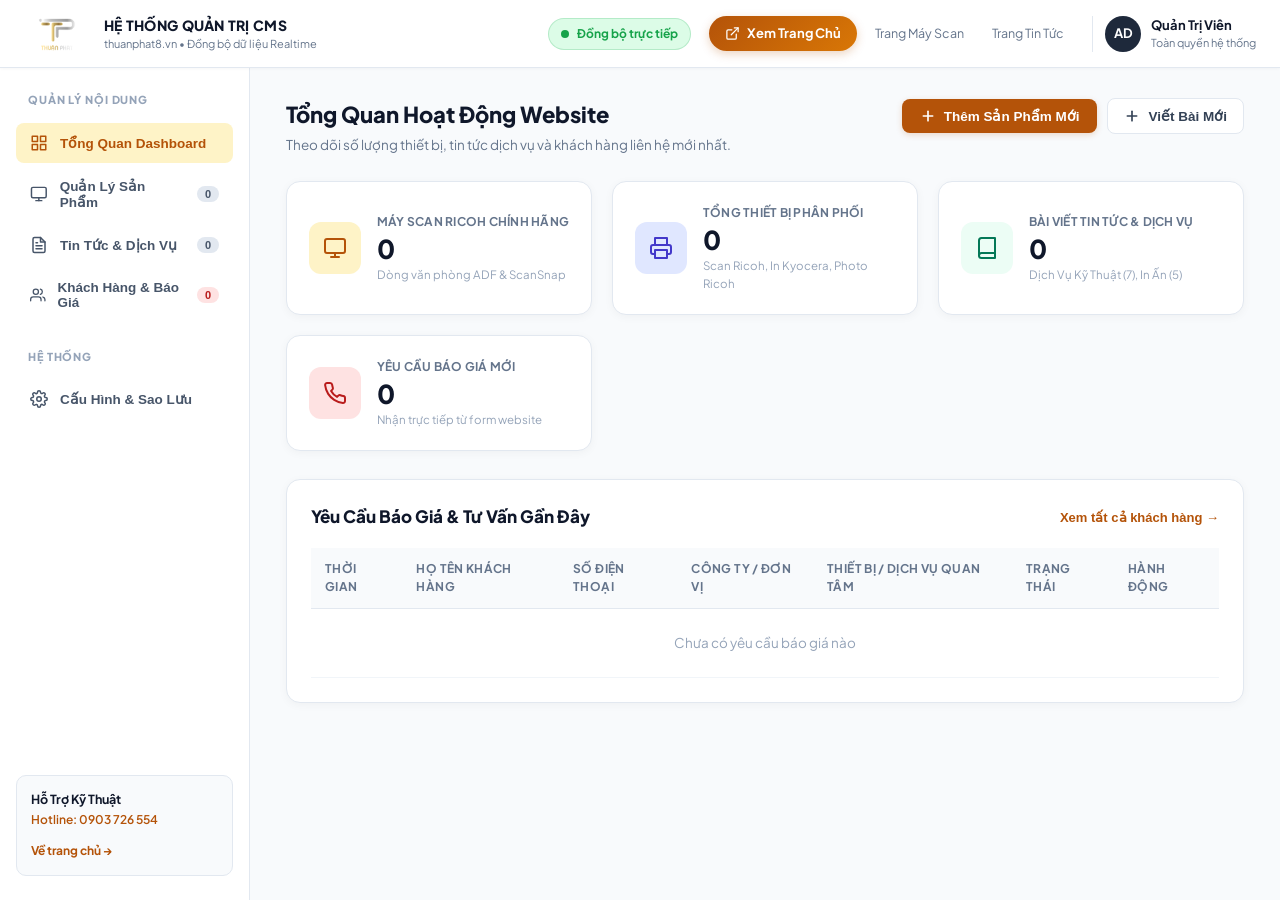
==== commit 452122f9: "feat: tach data ra JSON rieng, lam moi CMS Admin truc quan, lien ket realtime va tich hop logo thuc " ====
--- a/admin.html
+++ b/admin.html
@@ -3,1369 +3,588 @@
 <head>
   <meta charset="UTF-8">
   <meta name="viewport" content="width=device-width, initial-scale=1.0">
-  <title>Thuận Phát — Hệ Thống Quản Trị CMS & Trợ Lý AI</title>
-  <!-- Google Fonts: Plus Jakarta Sans (Ultra-Premium Enterprise Typography) -->
+  <title>Thuận Phát Technology — Hệ Thống Quản Trị Website CMS</title>
+  <link rel="icon" type="image/png" href="assets/logo.png">
+  <link rel="stylesheet" href="css/admin.css">
   <link rel="preconnect" href="https://fonts.googleapis.com">
   <link rel="preconnect" href="https://fonts.gstatic.com" crossorigin>
-  <link href="https://fonts.googleapis.com/css2?family=Plus+Jakarta+Sans:wght@400;500;600;700;800;900&display=swap" rel="stylesheet">
-  <link rel="stylesheet" href="css/admin.css">
+  <link href="https://fonts.googleapis.com/css2?family=Plus+Jakarta+Sans:wght@400;500;600;700;800&display=swap" rel="stylesheet">
 </head>
-<body>
-
-  <!-- ============================================================
-       SIDEBAR NAVIGATION (KHỚP CHÍNH XÁC GIAO DIỆN HÌNH ẢNH USER)
-  ============================================================ -->
-  <aside class="admin-sidebar">
-    
-    <!-- Brand Title matching screenshot -->
-    <div class="sidebar-brand">
-      <div class="brand-title-screenshot">
-        <span>Thuận Phát</span>
+<body class="cms-body">
+
+  <!-- Top Navigation Header -->
+  <header class="cms-topbar">
+    <div class="cms-topbar-left">
+      <div class="cms-brand">
+        <img src="assets/logo.png" alt="Thuận Phát" class="cms-logo-img">
+        <div class="cms-brand-text">
+          <span class="cms-brand-title">HỆ THỐNG QUẢN TRỊ CMS</span>
+          <span class="cms-brand-subtitle">thuanphat8.vn • Đồng bộ dữ liệu Realtime</span>
+        </div>
       </div>
     </div>
 
-    <!-- Nav Items: 9 Modules -->
-    <nav class="sidebar-nav">
-      
-      <!-- 1. Bảng điều khiển -->
-      <button class="nav-item-btn active" data-tab="dashboard">
-        <svg class="nav-item-icon" viewBox="0 0 24 24" width="18" height="18" fill="none" stroke="currentColor" stroke-width="2" stroke-linecap="round" stroke-linejoin="round">
-          <rect x="3" y="4" width="18" height="18" rx="2" ry="2"></rect>
-          <line x1="16" y1="2" x2="16" y2="6"></line>
-          <line x1="8" y1="2" x2="8" y2="6"></line>
-          <line x1="3" y1="10" x2="21" y2="10"></line>
-        </svg>
-        <span>Bảng điều khiển</span>
-      </button>
-
-      <!-- 2. Bài viết (Accordion dropdown) -->
-      <div class="nav-parent-wrap" id="menuWrapPosts">
-        <button class="nav-item-btn" data-tab="posts">
-          <svg class="nav-item-icon" viewBox="0 0 24 24" width="18" height="18" fill="none" stroke="currentColor" stroke-width="2" stroke-linecap="round" stroke-linejoin="round">
-            <rect x="3" y="3" width="18" height="18" rx="2" ry="2"></rect>
-            <line x1="7" y1="8" x2="17" y2="8"></line>
-            <line x1="7" y1="12" x2="17" y2="12"></line>
-            <line x1="7" y1="16" x2="13" y2="16"></line>
-          </svg>
-          <span>Bài viết</span>
-          <svg class="nav-item-chevron" viewBox="0 0 24 24" width="14" height="14" fill="none" stroke="currentColor" stroke-width="2"><polyline points="6 9 12 15 18 9"></polyline></svg>
+    <div class="cms-topbar-right">
+      <!-- Sync Status Badge -->
+      <div class="cms-sync-indicator" title="Dữ liệu tự động cập nhật ngay lập tức sang website chính">
+        <span class="pulse-dot"></span>
+        <span class="sync-text">Đồng bộ trực tiếp</span>
+      </div>
+
+      <!-- Quick Links to Public Website -->
+      <div class="cms-web-links">
+        <a href="index.html" target="_blank" class="btn-visit-site" title="Mở trang chủ website trong tab mới">
+          <svg viewBox="0 0 24 24" width="15" height="15" fill="none" stroke="currentColor" stroke-width="2" stroke-linecap="round" stroke-linejoin="round"><path d="M18 13v6a2 2 0 0 1-2 2H5a2 2 0 0 1-2-2V8a2 2 0 0 1 2-2h6"></path><polyline points="15 3 21 3 21 9"></polyline><line x1="10" y1="14" x2="21" y2="3"></line></svg>
+          <span>Xem Trang Chủ</span>
+        </a>
+        <a href="index.html#may-scan" target="_blank" class="btn-quick-nav">Trang Máy Scan</a>
+        <a href="index.html#tin-tuc" target="_blank" class="btn-quick-nav">Trang Tin Tức</a>
+      </div>
+
+      <!-- Admin User Info -->
+      <div class="cms-admin-user">
+        <div class="user-avatar">AD</div>
+        <div class="user-info">
+          <span class="user-name">Quản Trị Viên</span>
+          <span class="user-role">Toàn quyền hệ thống</span>
+        </div>
+      </div>
+    </div>
+  </header>
+
+  <!-- CMS Main Layout -->
+  <div class="cms-layout">
+    <!-- Sidebar Menu -->
+    <aside class="cms-sidebar">
+      <nav class="cms-nav">
+        <div class="nav-section-title">QUẢN LÝ NỘI DUNG</div>
+        
+        <button class="cms-nav-item active" data-tab="tab-dashboard" onclick="switchAdminTab('tab-dashboard')">
+          <svg viewBox="0 0 24 24" width="18" height="18" fill="none" stroke="currentColor" stroke-width="2" stroke-linecap="round" stroke-linejoin="round"><rect x="3" y="3" width="7" height="7"></rect><rect x="14" y="3" width="7" height="7"></rect><rect x="14" y="14" width="7" height="7"></rect><rect x="3" y="14" width="7" height="7"></rect></svg>
+          <span>Tổng Quan Dashboard</span>
         </button>
-        <div class="nav-submenu">
-          <a href="javascript:void(0)" class="nav-sub-item active" data-parent="posts" data-sub="posts-all">Tất cả bài viết</a>
-          <a href="javascript:void(0)" class="nav-sub-item" data-parent="posts" data-sub="posts-new">Viết bài mới</a>
-          <a href="javascript:void(0)" class="nav-sub-item" data-parent="posts" data-sub="posts-ai">✨ Trợ lý AI viết bài</a>
-        </div>
-      </div>
-
-      <!-- 3. Trang (Accordion dropdown) -->
-      <div class="nav-parent-wrap" id="menuWrapPages">
-        <button class="nav-item-btn" data-tab="pages">
-          <svg class="nav-item-icon" viewBox="0 0 24 24" width="18" height="18" fill="none" stroke="currentColor" stroke-width="2" stroke-linecap="round" stroke-linejoin="round">
-            <path d="M13 2H6a2 2 0 0 0-2 2v16a2 2 0 0 0 2 2h12a2 2 0 0 0 2-2V9z"></path>
-            <polyline points="13 2 13 9 20 9"></polyline>
-          </svg>
-          <span>Trang</span>
-          <svg class="nav-item-chevron" viewBox="0 0 24 24" width="14" height="14" fill="none" stroke="currentColor" stroke-width="2"><polyline points="6 9 12 15 18 9"></polyline></svg>
+
+        <button class="cms-nav-item" data-tab="tab-products" onclick="switchAdminTab('tab-products')">
+          <svg viewBox="0 0 24 24" width="18" height="18" fill="none" stroke="currentColor" stroke-width="2" stroke-linecap="round" stroke-linejoin="round"><rect x="2" y="3" width="20" height="14" rx="2" ry="2"></rect><line x1="8" y1="21" x2="16" y2="21"></line><line x1="12" y1="17" x2="12" y2="21"></line></svg>
+          <span>Quản Lý Sản Phẩm</span>
+          <span class="cms-badge" id="badgeTotalProducts">96</span>
         </button>
-        <div class="nav-submenu">
-          <a href="javascript:void(0)" class="nav-sub-item active" data-parent="pages" data-sub="pages-all">Tất cả trang</a>
-          <a href="javascript:void(0)" class="nav-sub-item" data-parent="pages" data-sub="page-home">Trang chủ (/)</a>
-          <a href="javascript:void(0)" class="nav-sub-item" data-parent="pages" data-sub="page-scan">Máy scan (/may-scan/)</a>
-          <a href="javascript:void(0)" class="nav-sub-item" data-parent="pages" data-sub="page-infra">Hạ tầng (/ha-tang-cntt/)</a>
-          <a href="javascript:void(0)" class="nav-sub-item" data-parent="pages" data-sub="page-digital">Giải pháp CĐS (/giai-phap-chuyen-doi-so/)</a>
-        </div>
-      </div>
-
-      <!-- 4. Liên hệ -->
-      <button class="nav-item-btn" data-tab="leads">
-        <svg class="nav-item-icon" viewBox="0 0 24 24" width="18" height="18" fill="none" stroke="currentColor" stroke-width="2" stroke-linecap="round" stroke-linejoin="round">
-          <path d="M17 21v-2a4 4 0 0 0-4-4H5a4 4 0 0 0-4 4v2"></path>
-          <circle cx="9" cy="7" r="4"></circle>
-          <path d="M23 21v-2a4 4 0 0 0-3-3.87"></path>
-          <path d="M16 3.13a4 4 0 0 1 0 7.75"></path>
-        </svg>
-        <span>Liên hệ</span>
-      </button>
-
-      <!-- 5. Sản phẩm (Accordion dropdown) -->
-      <div class="nav-parent-wrap" id="menuWrapProducts">
-        <button class="nav-item-btn" data-tab="products">
-          <svg class="nav-item-icon" viewBox="0 0 24 24" width="18" height="18" fill="none" stroke="currentColor" stroke-width="2" stroke-linecap="round" stroke-linejoin="round">
-            <path d="M3 9l9-7 9 7v11a2 2 0 0 1-2 2H5a2 2 0 0 1-2-2z"></path>
-            <polyline points="9 22 9 12 15 12 15 22"></polyline>
-          </svg>
-          <span>Sản phẩm</span>
-          <svg class="nav-item-chevron" viewBox="0 0 24 24" width="14" height="14" fill="none" stroke="currentColor" stroke-width="2"><polyline points="6 9 12 15 18 9"></polyline></svg>
+
+        <button class="cms-nav-item" data-tab="tab-posts" onclick="switchAdminTab('tab-posts')">
+          <svg viewBox="0 0 24 24" width="18" height="18" fill="none" stroke="currentColor" stroke-width="2" stroke-linecap="round" stroke-linejoin="round"><path d="M14 2H6a2 2 0 0 0-2 2v16a2 2 0 0 0 2 2h12a2 2 0 0 0 2-2V8z"></path><polyline points="14 2 14 8 20 8"></polyline><line x1="16" y1="13" x2="8" y2="13"></line><line x1="16" y1="17" x2="8" y2="17"></line><polyline points="10 9 9 9 8 9"></polyline></svg>
+          <span>Tin Tức &amp; Dịch Vụ</span>
+          <span class="cms-badge" id="badgeTotalPosts">12</span>
         </button>
-        <div class="nav-submenu">
-          <a href="javascript:void(0)" class="nav-sub-item active" data-parent="products" data-sub="products-all">Tất cả sản phẩm</a>
-          <a href="javascript:void(0)" class="nav-sub-item" data-parent="products" data-sub="products-new">Thêm mới sản phẩm</a>
-          <a href="javascript:void(0)" class="nav-sub-item" data-parent="products" data-sub="products-scan">Máy scan Ricoh/Fujitsu</a>
-          <a href="javascript:void(0)" class="nav-sub-item" data-parent="products" data-sub="products-server">Máy chủ HPE Server</a>
-        </div>
-      </div>
-
-      <!-- 6. Tiện ích (Accordion dropdown) -->
-      <div class="nav-parent-wrap" id="menuWrapUtilities">
-        <button class="nav-item-btn" data-tab="utilities">
-          <svg class="nav-item-icon" viewBox="0 0 24 24" width="18" height="18" fill="none" stroke="currentColor" stroke-width="2" stroke-linecap="round" stroke-linejoin="round">
-            <circle cx="12" cy="12" r="5"></circle>
-            <line x1="12" y1="1" x2="12" y2="3"></line>
-            <line x1="12" y1="21" x2="12" y2="23"></line>
-            <line x1="4.22" y1="4.22" x2="5.64" y2="5.64"></line>
-            <line x1="18.36" y1="18.36" x2="19.78" y2="19.78"></line>
-            <line x1="1" y1="12" x2="3" y2="12"></line>
-            <line x1="21" y1="12" x2="23" y2="12"></line>
-            <line x1="4.22" y1="19.78" x2="5.64" y2="18.36"></line>
-            <line x1="18.36" y1="5.64" x2="19.78" y2="4.22"></line>
-          </svg>
-          <span>Tiện ích</span>
-          <svg class="nav-item-chevron" viewBox="0 0 24 24" width="14" height="14" fill="none" stroke="currentColor" stroke-width="2"><polyline points="6 9 12 15 18 9"></polyline></svg>
+
+        <button class="cms-nav-item" data-tab="tab-leads" onclick="switchAdminTab('tab-leads')">
+          <svg viewBox="0 0 24 24" width="18" height="18" fill="none" stroke="currentColor" stroke-width="2" stroke-linecap="round" stroke-linejoin="round"><path d="M17 21v-2a4 4 0 0 0-4-4H5a4 4 0 0 0-4 4v2"></path><circle cx="9" cy="7" r="4"></circle><path d="M23 21v-2a4 4 0 0 0-3-3.87"></path><path d="M16 3.13a4 4 0 0 1 0 7.75"></path></svg>
+          <span>Khách Hàng &amp; Báo Giá</span>
+          <span class="cms-badge badge-warning" id="badgeNewLeads">0</span>
         </button>
-        <div class="nav-submenu">
-          <a href="javascript:void(0)" class="nav-sub-item active" data-parent="utilities" data-sub="util-ai">✨ Trợ lý AI Content & SEO</a>
-          <a href="javascript:void(0)" class="nav-sub-item" data-parent="utilities" data-sub="util-sitemap">Cấu trúc Sitemap & 301</a>
-          <a href="javascript:void(0)" class="nav-sub-item" data-parent="utilities" data-sub="util-dti">Bộ công cụ Khảo sát DTI</a>
-        </div>
-      </div>
-
-      <!-- 7. Media -->
-      <button class="nav-item-btn" data-tab="media">
-        <svg class="nav-item-icon" viewBox="0 0 24 24" width="18" height="18" fill="none" stroke="currentColor" stroke-width="2" stroke-linecap="round" stroke-linejoin="round">
-          <rect x="3" y="3" width="18" height="18" rx="2" ry="2"></rect>
-          <circle cx="8.5" cy="8.5" r="1.5"></circle>
-          <polyline points="21 15 16 10 5 21"></polyline>
-        </svg>
-        <span>Media</span>
-      </button>
-
-      <!-- 8. Giao diện -->
-      <button class="nav-item-btn" data-tab="theme">
-        <svg class="nav-item-icon" viewBox="0 0 24 24" width="18" height="18" fill="none" stroke="currentColor" stroke-width="2" stroke-linecap="round" stroke-linejoin="round">
-          <rect x="3" y="3" width="18" height="18" rx="2" ry="2"></rect>
-          <line x1="3" y1="9" x2="21" y2="9"></line>
-          <line x1="9" y1="21" x2="9" y2="9"></line>
-        </svg>
-        <span>Giao diện</span>
-      </button>
-
-      <!-- 9. Cài đặt -->
-      <button class="nav-item-btn" data-tab="settings">
-        <svg class="nav-item-icon" viewBox="0 0 24 24" width="18" height="18" fill="none" stroke="currentColor" stroke-width="2" stroke-linecap="round" stroke-linejoin="round">
-          <circle cx="12" cy="12" r="3"></circle>
-          <path d="M19.4 15a1.65 1.65 0 0 0 .33 1.82l.06.06a2 2 0 0 1 0 2.83 2 2 0 0 1-2.83 0l-.06-.06a1.65 1.65 0 0 0-1.82-.33 1.65 1.65 0 0 0-1 1.51V21a2 2 0 0 1-2 2 2 2 0 0 1-2-2v-.09A1.65 1.65 0 0 0 9 19.4a1.65 1.65 0 0 0-1.82.33l-.06.06a2 2 0 0 1-2.83 0 2 2 0 0 1 0-2.83l.06-.06a1.65 1.65 0 0 0 .33-1.82 1.65 1.65 0 0 0-1.51-1H3a2 2 0 0 1-2-2 2 2 0 0 1 2-2h.09A1.65 1.65 0 0 0 4.6 9a1.65 1.65 0 0 0-.33-1.82l-.06-.06a2 2 0 0 1 0-2.83 2 2 0 0 1 2.83 0l.06.06a1.65 1.65 0 0 0 1.82.33H9a1.65 1.65 0 0 0 1-1.51V3a2 2 0 0 1 2-2 2 2 0 0 1 2 2v.09a1.65 1.65 0 0 0 1 1.51 1.65 1.65 0 0 0 1.82-.33l.06-.06a2 2 0 0 1 2.83 0 2 2 0 0 1 0 2.83l-.06.06a1.65 1.65 0 0 0-.33 1.82V9a1.65 1.65 0 0 0 1.51 1H21a2 2 0 0 1 2 2 2 2 0 0 1-2 2h-.09a1.65 1.65 0 0 0-1.51 1z"></path>
-        </svg>
-        <span>Cài đặt</span>
-      </button>
-
-      <!-- 10. Người dùng & Database (Admin Tổng & Admin Phụ) -->
-      <div class="nav-parent-wrap" id="menuWrapUsers">
-        <button class="nav-item-btn" data-tab="users">
-          <svg class="nav-item-icon" viewBox="0 0 24 24" width="18" height="18" fill="none" stroke="currentColor" stroke-width="2" stroke-linecap="round" stroke-linejoin="round">
-            <path d="M17 21v-2a4 4 0 0 0-4-4H5a4 4 0 0 0-4 4v2"></path>
-            <circle cx="9" cy="7" r="4"></circle>
-            <path d="M23 21v-2a4 4 0 0 0-3-3.87"></path>
-            <path d="M16 3.13a4 4 0 0 1 0 7.75"></path>
-          </svg>
-          <span>Tài khoản &amp; Database</span>
-          <svg class="nav-item-chevron" viewBox="0 0 24 24" width="14" height="14" fill="none" stroke="currentColor" stroke-width="2"><polyline points="6 9 12 15 18 9"></polyline></svg>
+
+        <div class="nav-section-title" style="margin-top: 24px;">HỆ THỐNG</div>
+
+        <button class="cms-nav-item" data-tab="tab-settings" onclick="switchAdminTab('tab-settings')">
+          <svg viewBox="0 0 24 24" width="18" height="18" fill="none" stroke="currentColor" stroke-width="2" stroke-linecap="round" stroke-linejoin="round"><circle cx="12" cy="12" r="3"></circle><path d="M19.4 15a1.65 1.65 0 0 0 .33 1.82l.06.06a2 2 0 0 1 0 2.83 2 2 0 0 1-2.83 0l-.06-.06a1.65 1.65 0 0 0-1.82-.33 1.65 1.65 0 0 0-1 1.51V21a2 2 0 0 1-2 2 2 2 0 0 1-2-2v-.09A1.65 1.65 0 0 0 9 19.4a1.65 1.65 0 0 0-1.82.33l-.06.06a2 2 0 0 1-2.83 0 2 2 0 0 1 0-2.83l.06-.06a1.65 1.65 0 0 0 .33-1.82 1.65 1.65 0 0 0-1.51-1H3a2 2 0 0 1-2-2 2 2 0 0 1 2-2h.09A1.65 1.65 0 0 0 4.6 9a1.65 1.65 0 0 0-.33-1.82l-.06-.06a2 2 0 0 1 0-2.83 2 2 0 0 1 2.83 0l.06.06a1.65 1.65 0 0 0 1.82.33H9a1.65 1.65 0 0 0 1-1.51V3a2 2 0 0 1 2-2 2 2 0 0 1 2 2v.09a1.65 1.65 0 0 0 1 1.51 1.65 1.65 0 0 0 1.82-.33l.06-.06a2 2 0 0 1 2.83 0 2 2 0 0 1 0 2.83l-.06.06a1.65 1.65 0 0 0-.33 1.82V9a1.65 1.65 0 0 0 1.51 1H21a2 2 0 0 1 2 2 2 2 0 0 1-2 2h-.09a1.65 1.65 0 0 0-1.51 1z"></path></svg>
+          <span>Cấu Hình &amp; Sao Lưu</span>
         </button>
-        <div class="nav-submenu">
-          <a href="javascript:void(0)" class="nav-sub-item active" data-parent="users" data-sub="users-all">👥 Danh sách Quản trị</a>
-          <a href="javascript:void(0)" class="nav-sub-item" data-parent="users" data-sub="users-new">➕ Thêm Quản trị viên</a>
-          <a href="javascript:void(0)" class="nav-sub-item" data-parent="users" data-sub="db-center">💾 Trung tâm Database &amp; Sao lưu</a>
-          <a href="javascript:void(0)" class="nav-sub-item" data-parent="users" data-sub="audit-logs">📜 Nhật ký hoạt động</a>
-        </div>
-      </div>
-
-    </nav>
-
-    <!-- Footer View Public Site -->
-    <div class="sidebar-footer">
-      <a href="index.html" class="btn-view-site" target="_blank" title="Xem website bên ngoài">
-        <span>🌐</span>
-        <span>Xem Website Chính</span>
-      </a>
-    </div>
-  </aside>
-
-  <!-- ============================================================
-       MAIN CONTENT CONTAINER
-  ============================================================ -->
-  <main class="admin-main">
-    
-    <!-- Topbar Header (Matching Screenshot) -->
-    <header class="admin-topbar">
-      <div class="topbar-left">
-        <button id="btnToggleSidebar" class="btn-sidebar-toggle" onclick="toggleSidebarCollapse()" title="Thu gọn / Mở rộng menu">☰</button>
-        <h1 class="page-heading" id="adminTopbarTitle">Cài đặt</h1>
-      </div>
-      <div class="topbar-right">
-        <!-- Visual Page Builder Action Button -->
-        <a href="builder.html" target="_blank" class="btn-primary-action" style="background: linear-gradient(135deg, #f97316 0%, #ea580c 100%); color: #ffffff;" title="Mở trình dựng trang trực quan kéo thả">
-          <span>🎨</span>
-          <span>Mở Page Builder</span>
-        </a>
-        <!-- AI Assistant Action Button -->
-        <button class="btn-ai-trigger" onclick="openAiAssistant('general')">
-          <span>✨</span>
-          <span>Trợ Lý AI Content</span>
-        </button>
-        <!-- Create Post Action -->
-        <button class="btn-primary-action" onclick="openPostEditor(null)">
-          <span>➕</span>
-          <span>Viết bài mới</span>
-        </button>
-        <!-- Bug icon -->
-        <button class="topbar-icon-btn" title="Báo cáo sự cố">🪲</button>
-        <!-- Fullscreen icon -->
-        <button class="topbar-icon-btn" onclick="toggleFullScreen()" title="Chế độ toàn màn hình">⛶</button>
-        <!-- User Profile Matching Screenshot: Long Nguyen ⌵ -->
-        <div class="user-profile-wrapper">
-          <div id="adminUserProfileBtn" class="admin-user-profile" onclick="toggleUserDropdown(event)" style="display: flex; align-items: center; gap: 8px; cursor: pointer; padding: 4px 8px; border-radius: 6px; user-select: none;">
-            <div id="topbarUserAvatar" class="user-avatar" style="width: 32px; height: 32px; border-radius: 50%; background: #cbd5e1; color: #334155; font-weight: 700; font-size: 13px; display: flex; align-items: center; justify-content: center;">
-              LN
-            </div>
-            <div style="display: flex; align-items: center; gap: 4px;">
-              <span id="topbarUserName" style="font-size: 13.5px; font-weight: 600; color: #334155;">Long Nguyen</span>
-              <span style="font-size: 11px; color: #64748b;">⌵</span>
-            </div>
-          </div>
-
-          <!-- User Profile Dropdown Popup -->
-          <div id="userProfileDropdown" class="user-profile-dropdown">
-            <div class="dropdown-header">
-              <div class="dropdown-user-avatar" id="dropdownUserAvatar">LN</div>
-              <div class="dropdown-user-info">
-                <div class="dropdown-name" id="dropdownUserName">Long Nguyen</div>
-                <div class="dropdown-role" id="dropdownUserRole">Quản trị viên cấp cao</div>
-                <div class="dropdown-email" id="dropdownUserEmail">longnguyen@thuanphat8.vn</div>
-              </div>
-            </div>
-            <div class="dropdown-divider"></div>
-            <a href="javascript:void(0)" class="dropdown-item" onclick="openSettingDetail('doc')">
-              <span>⚙️</span> Cài đặt tài khoản
-            </a>
-            <a href="builder.html" class="dropdown-item" target="_blank">
-              <span>🎨</span> Mở Page Builder
-            </a>
-            <a href="index.html" class="dropdown-item" target="_blank">
-              <span>🌐</span> Xem website chính
-            </a>
-            <div class="dropdown-divider"></div>
-            <button type="button" class="dropdown-item dropdown-item-danger" onclick="handleAdminLogout()">
-              <span>🚪</span> Đăng xuất quản trị
-            </button>
-          </div>
-        </div>
-      </div>
-    </header>
-
-    <!-- Breadcrumb Bar (Matching Screenshot: Trang chủ / Cài đặt) -->
-    <div class="admin-breadcrumb-bar">
-      <div class="admin-breadcrumb">
-        <a href="javascript:void(0)" onclick="switchAdminTab('dashboard')">Trang chủ</a> / <span class="breadcrumb-active" id="adminBreadcrumbCurrent">Cài đặt</span>
-      </div>
-    </div>
-
-    <!-- ============================================================
-         PANE 1: BẢNG ĐIỀU KHIỂN (DASHBOARD)
-    ============================================================ -->
-    <div id="pane-dashboard" class="admin-tab-pane active">
-      
-      <!-- Metrics Grid -->
-      <div class="stats-cards-grid">
-        <div class="dashboard-stat-card">
-          <div class="stat-card-header">
-            <span class="stat-card-title">Tổng Bài Viết Content</span>
-            <div class="stat-card-icon" style="background: #edf5fe; color: #1860aa;">📄</div>
-          </div>
-          <div class="stat-card-value" id="dashTotalPosts">4</div>
-          <div class="stat-card-sub"><span class="stat-trend-up">↑ 100%</span> chuẩn cấu trúc Pillar/Cluster</div>
-        </div>
-
-        <div class="dashboard-stat-card">
-          <div class="stat-card-header">
-            <span class="stat-card-title">Yêu Cầu Tư Vấn Mới (Leads)</span>
-            <div class="stat-card-icon" style="background: #fdeeee; color: #c52924;">📞</div>
-          </div>
-          <div class="stat-card-value" id="dashTotalLeads">3</div>
-          <div class="stat-card-sub"><span class="stat-trend-up">Mới</span> gửi từ website trong ngày</div>
-        </div>
-
-        <div class="dashboard-stat-card">
-          <div class="stat-card-header">
-            <span class="stat-card-title">Thiết Bị &amp; Sản Phẩm</span>
-            <div class="stat-card-icon" style="background: #eaf8ef; color: #1b8046;">🖥️</div>
-          </div>
-          <div class="stat-card-value" id="dashTotalProducts">5</div>
-          <div class="stat-card-sub"><span class="stat-trend-up">Chính hãng</span> Ricoh, HPE &amp; Giải pháp</div>
-        </div>
-
-        <div class="dashboard-stat-card">
-          <div class="stat-card-header">
-            <span class="stat-card-title">Lượt Xem Website</span>
-            <div class="stat-card-icon" style="background: #fdf5e6; color: #b87b12;">👁️</div>
-          </div>
-          <div class="stat-card-value" id="dashTotalViews">4.520</div>
-          <div class="stat-card-sub"><span class="stat-trend-up">↑ 18%</span> so với tuần trước</div>
-        </div>
-      </div>
-
-      <!-- Chart & Recent Layout -->
-      <div class="dashboard-grid-2col">
-        
-        <!-- Left: Analytics Chart -->
-        <div class="panel-card">
-          <div class="panel-header">
-            <h2 class="panel-title">Lượt Truy Cập &amp; Tương Tác Trong Tuần</h2>
-            <span style="font-size: 12px; color: #888;">Thời gian thực</span>
-          </div>
-          <canvas id="adminAnalyticsCanvas" width="560" height="230"></canvas>
-        </div>
-
-        <!-- Right: Recent Inquiries -->
-        <div class="panel-card">
-          <div class="panel-header">
-            <h2 class="panel-title">Khách Hàng Mới Gửi Yêu Cầu</h2>
-            <button class="table-btn table-btn-edit" onclick="switchAdminTab('leads')">Xem tất cả</button>
-          </div>
-          <table class="admin-table" style="font-size: 12.5px;">
-            <thead>
-              <tr>
-                <th>Mã</th>
-                <th>Khách hàng</th>
-                <th>SĐT</th>
-                <th>Cơ quan / DN</th>
-                <th>Trạng thái</th>
-                <th>Ngày gửi</th>
-              </tr>
-            </thead>
-            <tbody id="dashRecentLeadsBody">
-              <!-- Rendered via JS -->
-            </tbody>
-          </table>
-        </div>
-
-      </div>
-
-    </div>
-
-    <!-- ============================================================
-         PANE 2: BÀI VIẾT (POSTS & CONTENT CMS)
-    ============================================================ -->
-    <div id="pane-posts" class="admin-tab-pane">
-      
-      <div class="table-toolbar">
-        <div style="display: flex; gap: 12px; align-items: center;">
-          <div class="search-input-wrap">
-            <span class="admin-search-icon">🔍</span>
-            <input type="text" id="postSearchInput" class="admin-search-input" placeholder="Tìm kiếm bài viết, từ khóa SEO...">
-          </div>
-          <select id="postCategoryFilter" class="filter-select">
-            <option value="all">Tất cả danh mục</option>
-            <option value="may-scan">Máy scan</option>
-            <option value="ha-tang-cntt">Hạ tầng CNTT</option>
-            <option value="giai-phap-chuyen-doi-so">Giải pháp CĐS</option>
-            <option value="phan-phoi-thiet-bi">Phân phối thiết bị</option>
-          </select>
-        </div>
-
-        <div style="display: flex; gap: 10px;">
-          <button class="btn-ai-trigger" onclick="openAiAssistant('general')">
-            <span>✨</span>
-            <span>Trợ lý AI viết bài</span>
-          </button>
-          <button class="btn-primary-action" onclick="openPostEditor(null)">
-            <span>➕</span>
-            <span>Tạo bài viết mới</span>
-          </button>
-        </div>
-      </div>
-
-      <div class="admin-table-wrap">
-        <table class="admin-table">
-          <thead>
-            <tr>
-              <th>Tiêu đề &amp; Đường dẫn Slug</th>
-              <th>Danh mục</th>
-              <th>Pillar / Cluster</th>
-              <th>Trạng thái</th>
-              <th>Lượt xem</th>
-              <th>Ngày đăng</th>
-              <th>Hành động</th>
-            </tr>
-          </thead>
-          <tbody id="postsTableBody">
-            <!-- Rendered via JS -->
-          </tbody>
-        </table>
-      </div>
-
-    </div>
-
-    <!-- ============================================================
-         PANE 3: TRANG (PAGES SITEMAP)
-    ============================================================ -->
-    <div id="pane-pages" class="admin-tab-pane">
-      <div class="table-toolbar">
-        <div>
-          <h2 style="font-size: 16px; font-weight: 700; color: #1a1918;">Danh Sách Tất Cả Trang Trên Website</h2>
-          <p style="font-size: 13px; color: #777;">Quản lý các trang đích, trang chuyên mục theo cấu trúc Sitemap tối đa 3 cấp.</p>
-        </div>
-      </div>
-
-      <div class="admin-table-wrap">
-        <table class="admin-table">
-          <thead>
-            <tr>
-              <th>Tên trang</th>
-              <th>Đường dẫn tĩnh (Slug)</th>
-              <th>Loại trang</th>
-              <th>Trạng thái</th>
-              <th>Cập nhật gần nhất</th>
-              <th>Xem trước</th>
-            </tr>
-          </thead>
-          <tbody id="pagesTableBody">
-            <!-- Rendered via JS -->
-          </tbody>
-        </table>
-      </div>
-    </div>
-
-    <!-- ============================================================
-         PANE 4: LIÊN HỆ (LEADS CRM)
-    ============================================================ -->
-    <div id="pane-leads" class="admin-tab-pane">
-      
-      <div class="table-toolbar">
-        <div style="display: flex; gap: 12px; align-items: center;">
-          <select id="leadsFilterStatus" class="filter-select">
-            <option value="all">Tất cả trạng thái</option>
-            <option value="new">Mới tiếp nhận</option>
-            <option value="contacted">Đang tư vấn</option>
-            <option value="survey_done">Đã khảo sát</option>
-            <option value="completed">Thành công</option>
-          </select>
-        </div>
-
-        <button class="btn-primary-action" style="background-color: #1a1918;" onclick="exportLeadsToCsv()">
-          <span>📥</span>
-          <span>Xuất tệp CSV danh bạ</span>
-        </button>
-      </div>
-
-      <div class="admin-table-wrap">
-        <table class="admin-table">
-          <thead>
-            <tr>
-              <th>Mã hồ sơ</th>
-              <th>Khách hàng</th>
-              <th>Số điện thoại</th>
-              <th>Email</th>
-              <th>Cơ quan / Doanh nghiệp</th>
-              <th>Khối lượng hồ sơ</th>
-              <th>Trạng thái xử lý</th>
-              <th>Ngày gửi</th>
-            </tr>
-          </thead>
-          <tbody id="leadsTableBody">
-            <!-- Rendered via JS -->
-          </tbody>
-        </table>
-      </div>
-
-    </div>
-
-    <!-- ============================================================
-         PANE 5: SẢN PHẨM (PRODUCTS)
-    ============================================================ -->
-    <div id="pane-products" class="admin-tab-pane">
-      <div class="table-toolbar">
-        <div>
-          <h2 style="font-size: 16px; font-weight: 700; color: #1a1918;">Danh Sách Sản Phẩm &amp; Thiết Bị Phân Phối</h2>
-          <p style="font-size: 13px; color: #777;">Máy scan tài liệu Ricoh/Fujitsu chính hãng và hệ thống máy chủ HPE.</p>
-        </div>
-        <button class="btn-primary-action" onclick="openProductEditor(null)">
-          <span>➕</span>
-          <span>Thêm sản phẩm mới</span>
-        </button>
-      </div>
-
-      <div class="admin-table-wrap">
-        <table class="admin-table">
-          <thead>
-            <tr>
-              <th>Hình ảnh</th>
-              <th>Tên sản phẩm &amp; Mã</th>
-              <th>Phân loại</th>
-              <th>Thông số / Tốc độ</th>
-              <th>Đơn giá</th>
-              <th>Tình trạng kho</th>
-              <th>Hành động</th>
-            </tr>
-          </thead>
-          <tbody id="productsTableBody">
-            <!-- Rendered via JS -->
-          </tbody>
-        </table>
-      </div>
-    </div>
-
-    <!-- ============================================================
-         PANE 6: TIỆN ÍCH (UTILITIES, SITEMAP & 301)
-    ============================================================ -->
-    <div id="pane-utilities" class="admin-tab-pane">
-      
-      <!-- Utility Action Cards -->
-      <div style="display: grid; grid-template-columns: repeat(3, 1fr); gap: 18px; margin-bottom: 24px;">
-        <div class="panel-card" style="cursor: pointer; border-left: 4px solid #6366f1;" onclick="openAiAssistant('clean')">
-          <div style="font-size: 24px; margin-bottom: 8px;">✨</div>
-          <strong style="font-size: 15px; color: #1e293b; display: block; margin-bottom: 4px;">Trợ Lý AI Content</strong>
-          <p style="font-size: 12.5px; color: #64748b;">Làm sạch HTML rác, định dạng đẹp, sinh thẻ SEO Title &amp; Description chuẩn Google.</p>
-        </div>
-
-        <div class="panel-card" style="cursor: pointer; border-left: 4px solid #1b8046;" onclick="window.open('index.html#quiz', '_blank')">
-          <div style="font-size: 24px; margin-bottom: 8px;">📊</div>
-          <strong style="font-size: 15px; color: #1e293b; display: block; margin-bottom: 4px;">Bộ Khảo Sát Chỉ Số DTI</strong>
-          <p style="font-size: 12.5px; color: #64748b;">Công cụ trắc nghiệm trực tuyến theo QĐ 1726/QĐ-BTTTT với biểu đồ Radar Chart.</p>
-        </div>
-
-        <div class="panel-card" style="cursor: pointer; border-left: 4px solid #c59b27;">
-          <div style="font-size: 24px; margin-bottom: 8px;">🗺️</div>
-          <strong style="font-size: 15px; color: #1e293b; display: block; margin-bottom: 4px;">Sitemap &amp; 301 Redirects</strong>
-          <p style="font-size: 12.5px; color: #64748b;">Cấu trúc 3 cấp thư mục chuẩn SEO và danh sách điều hướng 301 giữ traffic cũ.</p>
-        </div>
-      </div>
-
-      <!-- Sitemap Pillars Viewer -->
-      <div class="panel-card">
+      </nav>
+
+      <!-- Sidebar Footer Card -->
+      <div class="cms-sidebar-footer">
+        <div class="sidebar-help-box">
+          <div class="help-title">Hỗ Trợ Kỹ Thuật</div>
+          <div class="help-desc">Hotline: 0903 726 554</div>
+          <a href="index.html" class="btn-sidebar-home">Về trang chủ →</a>
+        </div>
+      </div>
+    </aside>
+
+    <!-- Main Content Panels -->
+    <main class="cms-main">
+
+      <!-- ========================================================
+           TAB 1: TỔNG QUAN DASHBOARD
+      ======================================================== -->
+      <section id="tab-dashboard" class="cms-tab-panel active">
         <div class="panel-header">
           <div>
-            <h2 class="panel-title">Sơ Đồ Cây Sitemap &amp; Điều Hướng 301 Theo Kế Hoạch SEO Chị Quyên</h2>
-            <p style="font-size: 13px; color: #777;">Tối đa 3 cấp độ sâu thư mục: Trang chủ (/) &rarr; Danh mục chính &rarr; Bài viết Pillar / Cluster.</p>
-          </div>
-        </div>
-
-        <div id="sitemapPillarsViewer">
-          <!-- Rendered via JS -->
-        </div>
-      </div>
-
-    </div>
-
-    <!-- ============================================================
-         PANE 7: MEDIA (THƯ VIỆN HÌNH ẢNH)
-    ============================================================ -->
-    <div id="pane-media" class="admin-tab-pane">
-      <div class="table-toolbar">
-        <div>
-          <h2 style="font-size: 16px; font-weight: 700; color: #1a1918;">Thư Viện Hình Ảnh &amp; Media</h2>
-          <p style="font-size: 13px; color: #777;">Quản lý kho ảnh bài viết, banner máy scan và chứng nhận đối tác.</p>
-        </div>
-        <button class="btn-primary-action" onclick="handleAddMediaPrompt()">
-          <span>➕</span>
-          <span>Thêm hình ảnh mới</span>
-        </button>
-      </div>
-
-      <div id="mediaLibraryGrid" style="display: grid; grid-template-columns: repeat(4, 1fr); gap: 16px;">
-        <!-- Rendered via JS -->
-      </div>
-    </div>
-
-    <!-- ============================================================
-         PANE 8: GIAO DIỆN (THEME & HERO CUSTOMIZER)
-    ============================================================ -->
-    <div id="pane-theme" class="admin-tab-pane">
-      <div class="panel-card" style="max-width: 860px; margin-bottom: 24px;">
+            <h1 class="panel-title">Tổng Quan Hoạt Động Website</h1>
+            <p class="panel-subtitle">Theo dõi số lượng thiết bị, tin tức dịch vụ và khách hàng liên hệ mới nhất.</p>
+          </div>
+          <div class="panel-actions">
+            <button class="btn-primary" onclick="openProductModal()">
+              <svg viewBox="0 0 24 24" width="16" height="16" fill="none" stroke="currentColor" stroke-width="2.5" stroke-linecap="round" stroke-linejoin="round"><line x1="12" y1="5" x2="12" y2="19"></line><line x1="5" y1="12" x2="19" y2="12"></line></svg>
+              <span>Thêm Sản Phẩm Mới</span>
+            </button>
+            <button class="btn-secondary" onclick="openPostModal()">
+              <svg viewBox="0 0 24 24" width="16" height="16" fill="none" stroke="currentColor" stroke-width="2.5" stroke-linecap="round" stroke-linejoin="round"><line x1="12" y1="5" x2="12" y2="19"></line><line x1="5" y1="12" x2="19" y2="12"></line></svg>
+              <span>Viết Bài Mới</span>
+            </button>
+          </div>
+        </div>
+
+        <!-- 4 Metric KPI Cards -->
+        <div class="kpi-grid">
+          <div class="kpi-card" onclick="switchAdminTab('tab-products'); filterProductsByCat('may-scan');">
+            <div class="kpi-icon-wrap" style="background: #fef3c7; color: #b45309;">
+              <svg viewBox="0 0 24 24" width="24" height="24" fill="none" stroke="currentColor" stroke-width="2" stroke-linecap="round" stroke-linejoin="round"><rect x="2" y="3" width="20" height="14" rx="2" ry="2"></rect><line x1="8" y1="21" x2="16" y2="21"></line><line x1="12" y1="17" x2="12" y2="21"></line></svg>
+            </div>
+            <div class="kpi-info">
+              <span class="kpi-label">Máy Scan Ricoh Chính Hãng</span>
+              <span class="kpi-number" id="dashCountScanners">34</span>
+              <span class="kpi-note">Dòng văn phòng ADF &amp; ScanSnap</span>
+            </div>
+          </div>
+
+          <div class="kpi-card" onclick="switchAdminTab('tab-products')">
+            <div class="kpi-icon-wrap" style="background: #e0e7ff; color: #4338ca;">
+              <svg viewBox="0 0 24 24" width="24" height="24" fill="none" stroke="currentColor" stroke-width="2" stroke-linecap="round" stroke-linejoin="round"><polyline points="6 9 6 2 18 2 18 9"></polyline><path d="M6 18H4a2 2 0 0 1-2-2v-5a2 2 0 0 1 2-2h16a2 2 0 0 1 2 2v5a2 2 0 0 1-2 2h-2"></path><rect x="6" y="14" width="12" height="8"></rect></svg>
+            </div>
+            <div class="kpi-info">
+              <span class="kpi-label">Tổng Thiết Bị Phân Phối</span>
+              <span class="kpi-number" id="dashCountAllProducts">96</span>
+              <span class="kpi-note">Scan Ricoh, In Kyocera, Photo Ricoh</span>
+            </div>
+          </div>
+
+          <div class="kpi-card" onclick="switchAdminTab('tab-posts')">
+            <div class="kpi-icon-wrap" style="background: #ecfdf5; color: #047857;">
+              <svg viewBox="0 0 24 24" width="24" height="24" fill="none" stroke="currentColor" stroke-width="2" stroke-linecap="round" stroke-linejoin="round"><path d="M4 19.5A2.5 2.5 0 0 1 6.5 17H20"></path><path d="M6.5 2H20v20H6.5A2.5 2.5 0 0 1 4 19.5v-15A2.5 2.5 0 0 1 6.5 2z"></path></svg>
+            </div>
+            <div class="kpi-info">
+              <span class="kpi-label">Bài Viết Tin Tức &amp; Dịch Vụ</span>
+              <span class="kpi-number" id="dashCountPosts">12</span>
+              <span class="kpi-note">Dịch Vụ Kỹ Thuật (7), In Ấn (5)</span>
+            </div>
+          </div>
+
+          <div class="kpi-card" onclick="switchAdminTab('tab-leads')">
+            <div class="kpi-icon-wrap" style="background: #fee2e2; color: #b91c1c;">
+              <svg viewBox="0 0 24 24" width="24" height="24" fill="none" stroke="currentColor" stroke-width="2" stroke-linecap="round" stroke-linejoin="round"><path d="M22 16.92v3a2 2 0 0 1-2.18 2 19.79 19.79 0 0 1-8.63-3.07 19.5 19.5 0 0 1-6-6 19.79 19.79 0 0 1-3.07-8.67A2 2 0 0 1 4.11 2h3a2 2 0 0 1 2 1.72 12.84 12.84 0 0 0 .7 2.81 2 2 0 0 1-.45 2.11L8.09 9.91a16 16 0 0 0 6 6l1.27-1.27a2 2 0 0 1 2.11-.45 12.84 12.84 0 0 0 2.81.7A2 2 0 0 1 22 16.92z"></path></svg>
+            </div>
+            <div class="kpi-info">
+              <span class="kpi-label">Yêu Cầu Báo Giá Mới</span>
+              <span class="kpi-number" id="dashCountNewLeads">0</span>
+              <span class="kpi-note">Nhận trực tiếp từ form website</span>
+            </div>
+          </div>
+        </div>
+
+        <!-- Recent Leads Overview in Dashboard -->
+        <div class="cms-card-section" style="margin-top: 28px;">
+          <div class="section-title-row">
+            <h3 class="section-heading">Yêu Cầu Báo Giá &amp; Tư Vấn Gần Đây</h3>
+            <button class="btn-text" onclick="switchAdminTab('tab-leads')">Xem tất cả khách hàng →</button>
+          </div>
+          <div class="table-responsive">
+            <table class="cms-table">
+              <thead>
+                <tr>
+                  <th>Thời gian</th>
+                  <th>Họ tên khách hàng</th>
+                  <th>Số điện thoại</th>
+                  <th>Công ty / Đơn vị</th>
+                  <th>Thiết bị / Dịch vụ quan tâm</th>
+                  <th>Trạng thái</th>
+                  <th>Hành động</th>
+                </tr>
+              </thead>
+              <tbody id="dashLeadsTableBody">
+                <!-- Dynamically populated -->
+              </tbody>
+            </table>
+          </div>
+        </div>
+      </section>
+
+      <!-- ========================================================
+           TAB 2: QUẢN LÝ SẢN PHẨM (96 SẢN PHẨM / 34 MÁY SCAN)
+      ======================================================== -->
+      <section id="tab-products" class="cms-tab-panel">
         <div class="panel-header">
           <div>
-            <h2 class="panel-title">Tùy Biến Giao Diện Trang Chủ &amp; Banner Hero</h2>
-            <p style="font-size: 13px; color: #777;">Thay đổi trực tiếp nội dung hiển thị trên trang chủ mà không cần can thiệp mã nguồn.</p>
-          </div>
-          <button class="btn-primary-action" onclick="saveThemeSettingsForm()">💾 Lưu thay đổi</button>
-        </div>
-
-        <div style="display: flex; flex-direction: column; gap: 18px;">
-          
-          <div class="admin-form-group">
-            <label class="admin-label">Tiêu đề chính Hero (H1)</label>
-            <textarea id="settingHeroTitle" class="admin-textarea" rows="3"></textarea>
-          </div>
-
-          <div class="admin-form-group">
-            <label class="admin-label">Đoạn mô tả Hero</label>
-            <textarea id="settingHeroDesc" class="admin-textarea" rows="3"></textarea>
-          </div>
-
-          <div class="form-row">
-            <div class="admin-form-group">
-              <label class="admin-label">Huy hiệu đối tác chính hãng (Pill Badge)</label>
-              <input type="text" id="settingPartnerBadge" class="admin-input">
-            </div>
-
-            <div class="admin-form-group">
-              <label class="admin-label">Số Hotline Header</label>
-              <input type="text" id="settingHotline" class="admin-input">
-            </div>
-          </div>
-
-          <div class="admin-form-group">
-            <label class="admin-label">Email tiếp nhận liên hệ</label>
-            <input type="email" id="settingEmail" class="admin-input">
-          </div>
-
-          <h3 style="font-size: 14.5px; font-weight: 700; margin-top: 10px; border-top: 1px dashed #e6e4df; padding-top: 16px;">
-            Các Chỉ Số Thống Kê Trên Stats Bar
-          </h3>
-
-          <div style="display: grid; grid-template-columns: repeat(4, 1fr); gap: 16px;">
-            <div class="admin-form-group">
-              <label class="admin-label">Khách hàng</label>
-              <input type="text" id="settingStatClients" class="admin-input">
-            </div>
-            <div class="admin-form-group">
-              <label class="admin-label">Kinh nghiệm</label>
-              <input type="text" id="settingStatExp" class="admin-input">
-            </div>
-            <div class="admin-form-group">
-              <label class="admin-label">Hài lòng</label>
-              <input type="text" id="settingStatSat" class="admin-input">
-            </div>
-            <div class="admin-form-group">
-              <label class="admin-label">Hỗ trợ</label>
-              <input type="text" id="settingStatSupport" class="admin-input">
-            </div>
-          </div>
-
-          <div style="display: flex; justify-content: flex-end; gap: 12px; margin-top: 10px;">
-            <button type="button" class="table-btn table-btn-edit" onclick="if(confirm('Khôi phục cấu hình về mặc định ban đầu?')) { DataStore.resetAll(); loadThemeSettings(); showToast('Đã khôi phục mặc định!'); }">
-              🔄 Khôi phục mặc định
+            <h1 class="panel-title">Quản Lý Danh Mục Thiết Bị</h1>
+            <p class="panel-subtitle">Quản lý toàn bộ 96 model máy scan Ricoh, máy in đa năng Kyocera và máy photocopy Ricoh chính hãng.</p>
+          </div>
+          <div class="panel-actions">
+            <button class="btn-primary" onclick="openProductModal()">
+              <svg viewBox="0 0 24 24" width="16" height="16" fill="none" stroke="currentColor" stroke-width="2.5" stroke-linecap="round" stroke-linejoin="round"><line x1="12" y1="5" x2="12" y2="19"></line><line x1="5" y1="12" x2="19" y2="12"></line></svg>
+              <span>Thêm Sản Phẩm Mới</span>
             </button>
-            <button type="button" class="btn-primary-action" onclick="saveThemeSettingsForm()">
-              💾 Lưu cấu hình giao diện
-            </button>
-          </div>
-
-        </div>
-      </div>
-    </div>
-
-    <!-- ============================================================
-         PANE 9: CÀI ĐẶT (SETTINGS EXACT MATCH FOR SCREENSHOTS 1 & 2)
-    ============================================================ -->
-    <div id="pane-settings" class="admin-tab-pane">
-      
-      <!-- Card 1: Cài đặt -->
-      <div class="settings-panel-card">
-        <div class="settings-panel-header">
-          <h2 class="settings-panel-title">Cài đặt</h2>
-        </div>
-        <div class="settings-grid-4col">
-          <div class="settings-item-box" onclick="openSettingDetail('doc')">
-            <span class="settings-item-title">Đọc</span>
-            <p class="settings-item-desc">Cấu hình số lượng nội dung hiển thị, SEO công cụ tìm kiếm</p>
-          </div>
-
-          <div class="settings-item-box" onclick="openSettingDetail('duong-dan')">
-            <span class="settings-item-title">Đường dẫn</span>
-            <p class="settings-item-desc">Cấu hình định dạng cho đường dẫn của website</p>
-          </div>
-
-          <div class="settings-item-box" onclick="openSettingDetail('bai-viet')">
-            <span class="settings-item-title">Bài viết</span>
-            <p class="settings-item-desc">Xem và cập nhật Bài viết</p>
-          </div>
-
-          <div class="settings-item-box" onclick="openSettingDetail('bieu-mau')">
-            <span class="settings-item-title">Biểu mẫu</span>
-            <p class="settings-item-desc">Xem và cập nhật Biểu mẫu</p>
-          </div>
-
-          <div class="settings-item-box" onclick="openSettingDetail('nhung')">
-            <span class="settings-item-title">Nhúng</span>
-            <p class="settings-item-desc">Cấu hình thêm mã nhúng vào website</p>
-          </div>
-
-          <div class="settings-item-box" onclick="openSettingDetail('tien-te')">
-            <span class="settings-item-title">Tiền tệ</span>
-            <p class="settings-item-desc">Cấu hình định dạng tiền tệ</p>
-          </div>
-
-          <div class="settings-item-box" onclick="openSettingDetail('muc-luc')">
-            <span class="settings-item-title">Mục lục</span>
-            <p class="settings-item-desc">Cấu hình hiển thị mục lục</p>
-          </div>
-
-          <div class="settings-item-box" onclick="openSettingDetail('cta')">
-            <span class="settings-item-title">Nút kêu gọi hành động (CTA)</span>
-            <p class="settings-item-desc">Cấu hình nút kêu gọi hành động</p>
-          </div>
-        </div>
-      </div>
-
-      <!-- Card 2: Ngôn ngữ -->
-      <div class="settings-panel-card">
-        <div class="settings-panel-header">
-          <h2 class="settings-panel-title">Ngôn ngữ</h2>
-        </div>
-        <div class="settings-grid-4col">
-          <div class="settings-item-box" onclick="openSettingDetail('ngon-ngu')">
-            <span class="settings-item-title">Ngôn ngữ</span>
-            <p class="settings-item-desc">Cấu hình ngôn ngữ, múi giờ cho hệ thống</p>
-          </div>
-
-          <div class="settings-item-box" onclick="openSettingDetail('dich-thuat')">
-            <span class="settings-item-title">Dịch thuật</span>
-            <p class="settings-item-desc">Dịch nội dung cho website</p>
-          </div>
-        </div>
-      </div>
-
-      <!-- Card 3: Sản phẩm -->
-      <div class="settings-panel-card">
-        <div class="settings-panel-header">
-          <h2 class="settings-panel-title">Sản phẩm</h2>
-        </div>
-        <div class="settings-grid-4col">
-          <div class="settings-item-box" onclick="openSettingDetail('san-pham-hien-thi')">
-            <span class="settings-item-title">Nội dung hiển thị</span>
-            <p class="settings-item-desc">Xem và cập nhật Nội dung hiển thị</p>
-          </div>
-
-          <div class="settings-item-box" onclick="openSettingDetail('san-pham-nang-cao')">
-            <span class="settings-item-title">Cài đặt nâng cao</span>
-            <p class="settings-item-desc">Xem và cập nhật Cài đặt nâng cao</p>
-          </div>
-        </div>
-      </div>
-
-      <!-- Card 4: Địa điểm -->
-      <div class="settings-panel-card">
-        <div class="settings-panel-header">
-          <h2 class="settings-panel-title">Địa điểm</h2>
-        </div>
-        <div class="settings-grid-4col">
-          <div class="settings-item-box" onclick="openSettingDetail('dia-diem-nhap')">
-            <span class="settings-item-title">Nhập Hàng Loạt</span>
-            <p class="settings-item-desc">Xem và cập nhật Nhập Hàng Loạt</p>
-          </div>
-        </div>
-      </div>
-
-    </div>
-
-    <!-- ============================================================
-         PANE 10: QUẢN TRỊ TÀI KHOẢN & DATABASE (ADMIN TỔNG & PHỤ)
-    ============================================================ -->
-    <div id="pane-users" class="admin-tab-pane">
-      
-      <!-- Subtab Switcher Header -->
-      <div class="users-tab-nav" style="display: flex; gap: 8px; border-bottom: 2px solid #e2e8f0; margin-bottom: 20px; padding-bottom: 10px;">
-        <button type="button" class="users-subtab-btn active" onclick="switchUsersSubTab('users-list', this)">
-          <span>👥</span> Quản Trị Viên &amp; Phân Quyền
-        </button>
-        <button type="button" class="users-subtab-btn" onclick="switchUsersSubTab('db-center', this)">
-          <span>💾</span> Cơ Sở Dữ Liệu &amp; Sao Lưu
-        </button>
-        <button type="button" class="users-subtab-btn" onclick="switchUsersSubTab('audit-logs', this)">
-          <span>📜</span> Nhật Ký Hoạt Động (Audit Trail)
-        </button>
-      </div>
-
-      <!-- VIEW 1: USERS LIST (ADMIN TỔNG & ADMIN PHỤ) -->
-      <div id="usersSubViewList" class="users-subview-panel">
-        
-        <!-- Summary Stats Cards -->
-        <div class="stats-cards-grid" style="grid-template-columns: repeat(3, 1fr); margin-bottom: 20px;">
-          <div class="dashboard-stat-card" style="border-left: 4px solid #f59e0b;">
-            <div class="stat-card-header">
-              <span class="stat-card-title">👑 Admin Tổng (Super Admin)</span>
-              <span class="stat-card-icon">👑</span>
-            </div>
-            <div class="stat-card-value" id="statSuperAdminCount">1</div>
-            <div class="stat-card-change" style="color: #b45309;">Toàn quyền tối cao hệ thống &amp; Database</div>
-          </div>
-
-          <div class="dashboard-stat-card" style="border-left: 4px solid #3b82f6;">
-            <div class="stat-card-header">
-              <span class="stat-card-title">🛡️ Admin Phụ (Sub Admin)</span>
-              <span class="stat-card-icon">🛡️</span>
-            </div>
-            <div class="stat-card-value" id="statSubAdminCount">2</div>
-            <div class="stat-card-change" style="color: #1d4ed8;">Biên tập viên, Quản trị nội dung &amp; SEO</div>
-          </div>
-
-          <div class="dashboard-stat-card" style="border-left: 4px solid #10b981;">
-            <div class="stat-card-header">
-              <span class="stat-card-title">🔒 Bảo Mật Phân Quyền</span>
-              <span class="stat-card-icon">✅</span>
-            </div>
-            <div class="stat-card-value" style="font-size: 20px; color: #10b981;">RBAC Active</div>
-            <div class="stat-card-change">Kiểm tra phiên &amp; quyền hạn tức thì</div>
-          </div>
-        </div>
-
-        <!-- Table Toolbar -->
-        <div class="panel-card-header" style="display: flex; justify-content: space-between; align-items: center; margin-bottom: 14px;">
-          <div>
-            <h2 style="font-size: 16px; font-weight: 800; color: #1e293b;">Danh Sách Quản Trị Viên Hệ Thống</h2>
-            <p style="font-size: 12.5px; color: #64748b; margin-top: 2px;">Phân chia rõ ràng vai trò <strong>Admin Tổng</strong> (toàn quyền) và <strong>Admin Phụ</strong> (giới hạn theo phòng ban).</p>
-          </div>
-          <div>
-            <button type="button" class="btn-primary-action" id="btnAddNewAdmin" onclick="openAdminUserModal(null)">
-              <span>➕</span>
-              <span>Thêm Quản trị viên mới</span>
-            </button>
-          </div>
-        </div>
-
-        <!-- Users Table Card -->
-        <div class="panel-card" style="padding: 0; overflow: hidden;">
-          <div class="admin-table-container" style="max-height: none;">
-            <table class="admin-table">
+          </div>
+        </div>
+
+        <!-- Toolbar: Filters & Search -->
+        <div class="cms-toolbar">
+          <div class="cms-toolbar-left">
+            <div class="filter-pills-row">
+              <button class="filter-pill active" onclick="filterProductsByCat('all', this)">Tất cả (<span id="prodCountAll">96</span>)</button>
+              <button class="filter-pill" onclick="filterProductsByCat('may-scan', this)">Máy scan Ricoh (<span id="prodCountScan">34</span>)</button>
+              <button class="filter-pill" onclick="filterProductsByCat('may-in-kyocera', this)">Máy in Kyocera (<span id="prodCountIn">9</span>)</button>
+              <button class="filter-pill" onclick="filterProductsByCat('may-photocopy-ricoh', this)">Máy photocopy (<span id="prodCountPhoto">53</span>)</button>
+            </div>
+          </div>
+          <div class="cms-toolbar-right">
+            <div class="search-box">
+              <svg viewBox="0 0 24 24" width="15" height="15" fill="none" stroke="currentColor" stroke-width="2" stroke-linecap="round" stroke-linejoin="round"><circle cx="11" cy="11" r="8"></circle><line x1="21" y1="21" x2="16.65" y2="16.65"></line></svg>
+              <input type="text" id="adminProductSearch" placeholder="Tìm theo tên model..." oninput="handleAdminProductSearch(this.value)">
+            </div>
+          </div>
+        </div>
+
+        <!-- Products Table -->
+        <div class="cms-card-section">
+          <div class="table-responsive">
+            <table class="cms-table">
               <thead>
                 <tr>
-                  <th style="width: 220px;">Quản trị viên</th>
-                  <th>Tài khoản &amp; Email</th>
-                  <th>Phòng ban</th>
-                  <th>Vai trò</th>
-                  <th>Phân quyền chi tiết</th>
-                  <th>Ngày tạo</th>
-                  <th style="width: 140px; text-align: right;">Thao tác</th>
+                  <th style="width: 70px;">Hình ảnh</th>
+                  <th>Tên Model Thiết Bị</th>
+                  <th>Danh Mục</th>
+                  <th>Giá Hiển Thị</th>
+                  <th>Trạng Thái</th>
+                  <th style="text-align: right; width: 140px;">Thao Tác</th>
                 </tr>
               </thead>
-              <tbody id="adminUsersTableBody">
-                <!-- Rendered dynamically via renderAdminUsersTable() -->
+              <tbody id="adminProductsTableBody">
+                <!-- Dynamically populated -->
               </tbody>
             </table>
           </div>
-        </div>
-
-      </div>
-
-      <!-- VIEW 2: DATABASE CENTER & BACKUP/RESTORE -->
-      <div id="usersSubViewDatabase" class="users-subview-panel" style="display: none;">
-        
-        <!-- Database Overview Banner -->
-        <div class="panel-card" style="background: linear-gradient(135deg, #1e293b 0%, #0f172a 100%); color: #ffffff; margin-bottom: 20px; padding: 22px;">
-          <div style="display: flex; justify-content: space-between; align-items: center; flex-wrap: wrap; gap: 16px;">
-            <div>
-              <div style="display: inline-flex; align-items: center; gap: 6px; padding: 4px 10px; background: rgba(59, 130, 246, 0.2); border: 1px solid rgba(59, 130, 246, 0.4); border-radius: 999px; font-size: 11px; font-weight: 700; color: #60a5fa; margin-bottom: 8px;">
-                <span>💾</span> UNIFIED DATABASE ENGINE V1.0
-              </div>
-              <h2 style="font-size: 20px; font-weight: 800; color: #ffffff; margin-bottom: 4px;">Trung Tâm Điều Hành &amp; Lưu Trữ Dữ Liệu Toàn Bộ Website</h2>
-              <p style="font-size: 13px; color: #94a3b8; max-width: 680px; line-height: 1.5;">
-                Quản lý đồng bộ 8 bảng dữ liệu cốt lõi (Tài khoản, Bài viết, Giải pháp số, Thiết bị, Khách hàng CRM, Trang Builder, Cài đặt, Nhật ký). Hỗ trợ sao lưu 1-click thành tệp JSON an toàn.
-              </p>
-            </div>
-            <div style="display: flex; gap: 10px;">
-              <button type="button" class="btn-primary-action" onclick="exportDatabaseBackup()" style="background: linear-gradient(135deg, #10b981 0%, #059669 100%);">
-                <span>📥</span> Sao lưu Database (Export JSON)
-              </button>
-              <button type="button" class="btn-primary-action" id="btnImportDbAction" onclick="triggerDatabaseRestoreFile()" style="background: linear-gradient(135deg, #3b82f6 0%, #2563eb 100%);">
-                <span>📤</span> Phục hồi Database (Import JSON)
-              </button>
-            </div>
-          </div>
-        </div>
-
-        <!-- 8 Database Tables Grid -->
-        <h3 style="font-size: 15px; font-weight: 800; color: #1e293b; margin-bottom: 12px;">Các Bảng Dữ Liệu Trong Hệ Thống</h3>
-        <div class="db-tables-grid" id="dbTablesGrid">
-          <!-- Rendered dynamically via renderDatabaseStats() -->
-        </div>
-
-        <!-- Danger Zone for Super Admin -->
-        <div class="panel-card" style="margin-top: 24px; border: 1px solid #fee2e2; background: #fffaf0;" id="superAdminDangerZone">
-          <div style="display: flex; justify-content: space-between; align-items: center; flex-wrap: wrap; gap: 12px;">
-            <div>
-              <strong style="color: #b45309; font-size: 14px; display: flex; align-items: center; gap: 6px;">
-                <span>⚠️</span> Khu vực Quản trị tối cao (Dành riêng cho Admin Tổng)
-              </strong>
-              <p style="font-size: 12.5px; color: #78716c; margin-top: 4px;">
-                Khôi phục toàn bộ hệ thống về dữ liệu chuẩn ban đầu của Thuận Phát (DTI, máy scan Ricoh, sitemap). Mọi chỉnh sửa tạm thời sẽ được làm mới.
-              </p>
-            </div>
-            <div>
-              <button type="button" class="table-btn table-btn-delete" id="btnResetFactoryAction" onclick="handleDatabaseFactoryReset()" style="padding: 9px 16px; font-weight: 700;">
-                ⚡ Khôi phục dữ liệu mặc định (Factory Reset)
-              </button>
-            </div>
-          </div>
-        </div>
-
-      </div>
-
-      <!-- VIEW 3: AUDIT TRAIL LOGS -->
-      <div id="usersSubViewAuditLogs" class="users-subview-panel" style="display: none;">
-        <div class="panel-card-header" style="display: flex; justify-content: space-between; align-items: center; margin-bottom: 14px;">
+          
+          <!-- Pagination -->
+          <div class="table-pagination" id="productsPagination">
+            <span id="productsPaginationInfo">Hiển thị 1 - 15 sản phẩm</span>
+            <div class="pagination-buttons" id="productsPaginationBtns"></div>
+          </div>
+        </div>
+      </section>
+
+      <!-- ========================================================
+           TAB 3: QUẢN LÝ BÀI VIẾT (12 BÀI VIẾT CÀO ĐƯỢC)
+      ======================================================== -->
+      <section id="tab-posts" class="cms-tab-panel">
+        <div class="panel-header">
           <div>
-            <h2 style="font-size: 16px; font-weight: 800; color: #1e293b;">Nhật Ký Hoạt Động Của Quản Trị Viên (Audit Trail)</h2>
-            <p style="font-size: 12.5px; color: #64748b; margin-top: 2px;">Ghi vết thời gian thực mọi hành vi đăng nhập, thêm/sửa/xóa bài viết, tài khoản và thao tác cơ sở dữ liệu.</p>
-          </div>
-          <div>
-            <button type="button" class="table-btn table-btn-edit" onclick="renderAuditLogs()">
-              <span>🔄</span> Làm mới nhật ký
+            <h1 class="panel-title">Quản Lý Tin Tức &amp; Dịch Vụ Kỹ Thuật</h1>
+            <p class="panel-subtitle">Biên tập và xuất bản bài viết hướng dẫn chọn máy scan, bảo dưỡng máy in và tối ưu chi phí in ấn.</p>
+          </div>
+          <div class="panel-actions">
+            <button class="btn-primary" onclick="openPostModal()">
+              <svg viewBox="0 0 24 24" width="16" height="16" fill="none" stroke="currentColor" stroke-width="2.5" stroke-linecap="round" stroke-linejoin="round"><line x1="12" y1="5" x2="12" y2="19"></line><line x1="5" y1="12" x2="19" y2="12"></line></svg>
+              <span>Tạo Bài Viết Mới</span>
             </button>
           </div>
         </div>
 
-        <div class="panel-card" style="padding: 0; overflow: hidden;">
-          <div class="admin-table-container" style="max-height: 480px;">
-            <table class="admin-table">
+        <!-- Toolbar: Filters & Search -->
+        <div class="cms-toolbar">
+          <div class="cms-toolbar-left">
+            <div class="filter-pills-row">
+              <button class="filter-pill active" onclick="filterPostsByCat('all', this)">Tất cả (<span id="postCountAll">12</span>)</button>
+              <button class="filter-pill" onclick="filterPostsByCat('dich-vu-ky-thuat', this)">Dịch Vụ Kỹ Thuật (<span id="postCountDvkt">7</span>)</button>
+              <button class="filter-pill" onclick="filterPostsByCat('thiet-bi-in-an', this)">Thiết Bị In Ấn (<span id="postCountTbia">5</span>)</button>
+            </div>
+          </div>
+          <div class="cms-toolbar-right">
+            <div class="search-box">
+              <svg viewBox="0 0 24 24" width="15" height="15" fill="none" stroke="currentColor" stroke-width="2" stroke-linecap="round" stroke-linejoin="round"><circle cx="11" cy="11" r="8"></circle><line x1="21" y1="21" x2="16.65" y2="16.65"></line></svg>
+              <input type="text" id="adminPostSearch" placeholder="Tìm kiếm bài viết..." oninput="handleAdminPostSearch(this.value)">
+            </div>
+          </div>
+        </div>
+
+        <!-- Posts Table -->
+        <div class="cms-card-section">
+          <div class="table-responsive">
+            <table class="cms-table">
               <thead>
                 <tr>
-                  <th style="width: 170px;">Thời gian</th>
-                  <th style="width: 200px;">Người thực hiện</th>
-                  <th style="width: 130px;">Hành vi</th>
-                  <th>Chi tiết thao tác</th>
+                  <th style="width: 80px;">Ảnh bìa</th>
+                  <th>Tiêu Đề Bài Viết</th>
+                  <th>Chuyên Mục</th>
+                  <th>Ngày Đăng</th>
+                  <th>Lượt Xem</th>
+                  <th>Trạng Thái</th>
+                  <th style="text-align: right; width: 140px;">Thao Tác</th>
                 </tr>
               </thead>
-              <tbody id="auditLogsTableBody">
-                <!-- Rendered dynamically via renderAuditLogs() -->
+              <tbody id="adminPostsTableBody">
+                <!-- Dynamically populated -->
               </tbody>
             </table>
           </div>
         </div>
-      </div>
-
-    </div>
-
-    <!-- Hidden Input for Database Restore -->
-    <input type="file" id="dbRestoreFileInput" accept=".json" style="display: none;" onchange="handleDatabaseRestoreFile(event)">
-
-    <!-- ============================================================
-         MODAL: THÊM / SỬA QUẢN TRỊ VIÊN (ADMIN TỔNG & ADMIN PHỤ)
-    ============================================================ -->
-    <div class="editor-modal-backdrop" id="adminUserModal">
-      <div class="editor-modal-window" style="max-width: 640px; height: auto; max-height: 92vh;">
-        
-        <div class="editor-modal-header" style="background: linear-gradient(135deg, #1e293b 0%, #0f172a 100%); color: #ffffff;">
-          <div style="display: flex; align-items: center; gap: 10px;">
-            <span style="font-size: 20px;" id="adminUserModalIcon">👤</span>
-            <div>
-              <h2 style="font-size: 17px; font-weight: 800; color: #ffffff;" id="adminUserModalTitle">Thêm Quản Trị Viên Mới</h2>
-              <span style="font-size: 12px; color: #94a3b8;">Phân quyền tài khoản quản trị hệ thống Thuận Phát CMS</span>
-            </div>
-          </div>
-          <button onclick="closeAdminUserModal()" style="font-size: 20px; color: #ffffff;">✕</button>
-        </div>
-
-        <div class="editor-modal-body">
-          <input type="hidden" id="editUserId">
-
-          <div class="form-row">
-            <div class="admin-form-group">
-              <label class="admin-label">Họ và tên hiển thị *</label>
-              <input type="text" id="userDisplayNameInput" class="admin-input" placeholder="Ví dụ: Nguyễn Văn An" required>
-            </div>
-            <div class="admin-form-group">
-              <label class="admin-label">Phòng ban / Chức danh</label>
-              <input type="text" id="userDepartmentInput" class="admin-input" placeholder="Ví dụ: Phòng Marketing &amp; SEO">
-            </div>
-          </div>
-
-          <div class="form-row">
-            <div class="admin-form-group">
-              <label class="admin-label">Tên đăng nhập (Username) *</label>
-              <input type="text" id="userUsernameInput" class="admin-input" placeholder="Ví dụ: vanan hoặc an.nguyen" required>
-            </div>
-            <div class="admin-form-group">
-              <label class="admin-label">Mật khẩu *</label>
-              <input type="password" id="userPasswordInput" class="admin-input" placeholder="Nhập mật khẩu (tối thiểu 3 ký tự)" required>
-            </div>
-          </div>
-
-          <div class="admin-form-group">
-            <label class="admin-label">Email nội bộ</label>
-            <input type="email" id="userEmailInput" class="admin-input" placeholder="Ví dụ: vanan@thuanphat8.vn">
-          </div>
-
-          <!-- Role Selection: Super Admin vs Sub Admin -->
-          <div class="admin-form-group" style="margin-top: 14px; padding: 14px; background: #f8fafc; border: 1.5px solid #e2e8f0; border-radius: 10px;">
-            <label class="admin-label" style="font-weight: 800; color: #0f172a; margin-bottom: 8px;">
-              Chọn Cấp Độ Quản Trị (Vai Trò) *
-            </label>
+      </section>
+
+      <!-- ========================================================
+           TAB 4: QUẢN LÝ KHÁCH HÀNG & BÁO GIÁ (LEADS CRM)
+      ======================================================== -->
+      <section id="tab-leads" class="cms-tab-panel">
+        <div class="panel-header">
+          <div>
+            <h1 class="panel-title">Quản Lý Yêu Cầu Tư Vấn &amp; Báo Giá (CRM)</h1>
+            <p class="panel-subtitle">Tiếp nhận thông tin khách hàng gửi từ website chính theo thời gian thực (Realtime).</p>
+          </div>
+          <div class="panel-actions">
+            <button class="btn-secondary" onclick="exportLeadsToCSV()">
+              <svg viewBox="0 0 24 24" width="15" height="15" fill="none" stroke="currentColor" stroke-width="2" stroke-linecap="round" stroke-linejoin="round"><path d="M21 15v4a2 2 0 0 1-2 2H5a2 2 0 0 1-2-2v-4"></path><polyline points="7 10 12 15 17 10"></polyline><line x1="12" y1="15" x2="12" y2="3"></line></svg>
+              <span>Xuất Danh Sách Excel</span>
+            </button>
+          </div>
+        </div>
+
+        <!-- Leads Table -->
+        <div class="cms-card-section">
+          <div class="table-responsive">
+            <table class="cms-table">
+              <thead>
+                <tr>
+                  <th>Thời gian</th>
+                  <th>Khách hàng</th>
+                  <th>Số điện thoại</th>
+                  <th>Email</th>
+                  <th>Công ty / Đơn vị</th>
+                  <th>Thiết bị / Nhu cầu</th>
+                  <th>Trạng thái xử lý</th>
+                  <th style="text-align: right; width: 150px;">Liên hệ / Thao tác</th>
+                </tr>
+              </thead>
+              <tbody id="adminLeadsTableBody">
+                <!-- Dynamically populated -->
+              </tbody>
+            </table>
+          </div>
+        </div>
+      </section>
+
+      <!-- ========================================================
+           TAB 5: CÀI ĐẶT & SAO LƯU DỮ LIỆU
+      ======================================================== -->
+      <section id="tab-settings" class="cms-tab-panel">
+        <div class="panel-header">
+          <div>
+            <h1 class="panel-title">Cài Đặt Website &amp; Sao Lưu Dữ Liệu</h1>
+            <p class="panel-subtitle">Cập nhật thông tin hotline, email, địa chỉ liên hệ và sao lưu/khôi phục toàn bộ database 1 click.</p>
+          </div>
+        </div>
+
+        <div class="settings-grid">
+          <!-- Form: General Info -->
+          <div class="cms-card-section">
+            <h3 class="section-heading" style="margin-bottom: 20px;">Thông Tin Doanh Nghiệp &amp; Hotline</h3>
             
-            <div style="display: flex; flex-direction: column; gap: 10px;">
-              <label style="display: flex; align-items: flex-start; gap: 10px; cursor: pointer; padding: 8px; border-radius: 8px; background: #ffffff; border: 1px solid #e2e8f0;">
-                <input type="radio" name="adminRoleRadio" value="super_admin" id="roleRadioSuper" onchange="togglePermissionCheckboxes()">
-                <div>
-                  <strong style="color: #b45309; font-size: 13.5px;">👑 Admin Tổng (Super Admin)</strong>
-                  <p style="font-size: 12px; color: #64748b; margin: 2px 0 0;">Toàn quyền cao nhất: quản lý tài khoản admin khác, cấu hình API key, sao lưu &amp; phục hồi database toàn bộ.</p>
+            <form id="settingsForm" onsubmit="handleSaveSettings(event)">
+              <div class="form-group">
+                <label class="form-label">Tên Doanh Nghiệp (Pháp Lý)</label>
+                <input type="text" id="settingCompanyName" class="form-control" required>
+              </div>
+
+              <div class="form-row-2">
+                <div class="form-group">
+                  <label class="form-label">Hotline Chính (Hiện trên Header)</label>
+                  <input type="text" id="settingHotline" class="form-control" required>
                 </div>
-              </label>
-
-              <label style="display: flex; align-items: flex-start; gap: 10px; cursor: pointer; padding: 8px; border-radius: 8px; background: #ffffff; border: 1px solid #e2e8f0;">
-                <input type="radio" name="adminRoleRadio" value="sub_admin" id="roleRadioSub" checked onchange="togglePermissionCheckboxes()">
-                <div>
-                  <strong style="color: #1d4ed8; font-size: 13.5px;">🛡️ Admin Phụ (Sub Admin / Biên Tập Viên)</strong>
-                  <p style="font-size: 12px; color: #64748b; margin: 2px 0 0;">Phân quyền theo chức năng được tick chọn bên dưới (không can thiệp tài khoản khác hoặc cài đặt cốt lõi).</p>
+                <div class="form-group">
+                  <label class="form-label">Hotline Phụ / Zalo</label>
+                  <input type="text" id="settingHotlineAlt" class="form-control">
                 </div>
-              </label>
-            </div>
-          </div>
-
-          <!-- Detailed Permission Checkboxes (Visible for Sub Admin) -->
-          <div id="subAdminPermissionsBox" style="margin-top: 14px;">
-            <label class="admin-label" style="font-weight: 700; color: #334155;">
-              Chi tiết các quyền được phép thao tác:
-            </label>
-            <div style="display: grid; grid-template-columns: 1fr 1fr; gap: 8px; margin-top: 6px;">
-              <label class="perm-check-label">
-                <input type="checkbox" class="user-perm-check" value="posts" checked>
-                <span>✍️ Quản lý Bài viết &amp; Tin tức</span>
-              </label>
-              <label class="perm-check-label">
-                <input type="checkbox" class="user-perm-check" value="products" checked>
-                <span>🖨️ Quản lý Sản phẩm (Máy scan)</span>
-              </label>
-              <label class="perm-check-label">
-                <input type="checkbox" class="user-perm-check" value="leads" checked>
-                <span>📞 Quản lý Khách hàng &amp; CRM</span>
-              </label>
-              <label class="perm-check-label">
-                <input type="checkbox" class="user-perm-check" value="pages">
-                <span>📄 Quản lý &amp; Sửa Trang</span>
-              </label>
-              <label class="perm-check-label">
-                <input type="checkbox" class="user-perm-check" value="builder">
-                <span>🎨 Sử dụng Page Builder</span>
-              </label>
-              <label class="perm-check-label">
-                <input type="checkbox" class="user-perm-check" value="media">
-                <span>🖼️ Thư viện Media &amp; Tệp tin</span>
-              </label>
-              <label class="perm-check-label">
-                <input type="checkbox" class="user-perm-check" value="utilities">
-                <span>✨ Tiện ích AI &amp; Sitemap</span>
-              </label>
-            </div>
-          </div>
-
-        </div>
-
-        <div class="editor-modal-footer">
-          <button type="button" class="table-btn table-btn-edit" onclick="closeAdminUserModal()">Hủy bỏ</button>
-          <button type="button" class="btn-primary-action" onclick="saveAdminUserFromModal()">💾 Lưu tài khoản</button>
-        </div>
-
-      </div>
-    </div>
-
-    <!-- Admin Footer (Matching Screenshot) -->
-    <footer class="admin-footer">
-      <div>CMS Version 0.1.8</div>
-      <div>2026 © Sudo. Design &amp; Develop by Sudo</div>
-    </footer>
-  </main>
-
-  <!-- ============================================================
-       MODAL: CHI TIẾT CÀI ĐẶT (SETTINGS DETAIL MODAL)
-  ============================================================ -->
-  <div class="editor-modal-backdrop" id="settingsDetailModal">
-    <div class="editor-modal-window" style="max-width: 620px;">
-      <div class="editor-modal-header">
-        <h2 style="font-size: 17px; font-weight: 800;" id="settingsDetailTitle">Cấu Hình Cài Đặt</h2>
-        <button onclick="closeSettingDetail()" style="font-size: 20px; color: #888;">✕</button>
-      </div>
-      <div class="editor-modal-body" id="settingsDetailBody">
-        <!-- Rendered dynamically via openSettingDetail() in admin.js -->
-      </div>
-      <div class="editor-modal-footer">
-        <button type="button" class="table-btn table-btn-edit" onclick="closeSettingDetail()">Đóng</button>
-        <button type="button" class="btn-primary-action" onclick="saveSettingDetail()">💾 Lưu cấu hình</button>
-      </div>
+              </div>
+
+              <div class="form-row-2">
+                <div class="form-group">
+                  <label class="form-label">Email Tiếp Nhận</label>
+                  <input type="email" id="settingEmail" class="form-control" required>
+                </div>
+                <div class="form-group">
+                  <label class="form-label">Mã Số Thuế</label>
+                  <input type="text" id="settingTaxCode" class="form-control">
+                </div>
+              </div>
+
+              <div class="form-group">
+                <label class="form-label">Địa Chỉ Trụ Sở</label>
+                <input type="text" id="settingAddress" class="form-control">
+              </div>
+
+              <div class="form-group">
+                <label class="form-label">Tiêu Đề Banner Trang Chủ</label>
+                <input type="text" id="settingHeroTitle" class="form-control">
+              </div>
+
+              <div class="form-actions" style="margin-top: 24px;">
+                <button type="submit" class="btn-primary">Lưu Cấu Hình</button>
+              </div>
+            </form>
+          </div>
+
+          <!-- Backup & Restore Box -->
+          <div class="cms-card-section">
+            <h3 class="section-heading" style="margin-bottom: 20px;">Sao Lưu &amp; Khôi Phục Dữ Liệu</h3>
+            
+            <div class="backup-box">
+              <div class="backup-icon">
+                <svg viewBox="0 0 24 24" width="28" height="28" fill="none" stroke="currentColor" stroke-width="2" stroke-linecap="round" stroke-linejoin="round"><path d="M21 15v4a2 2 0 0 1-2 2H5a2 2 0 0 1-2-2v-4"></path><polyline points="7 10 12 15 17 10"></polyline><line x1="12" y1="15" x2="12" y2="3"></line></svg>
+              </div>
+              <div>
+                <h4 style="font-size: 15px; font-weight: 700; margin-bottom: 4px;">Xuất Toàn Bộ Dữ Liệu (Backup JSON)</h4>
+                <p style="font-size: 13px; color: #64748b; margin-bottom: 12px;">Tải về 1 file JSON duy nhất chứa toàn bộ 96 sản phẩm, 12 bài viết và cài đặt.</p>
+                <button class="btn-secondary" onclick="exportFullDatabaseJSON()">Tải File Sao Lưu (.JSON) ↓</button>
+              </div>
+            </div>
+
+            <div class="backup-box" style="margin-top: 20px;">
+              <div class="backup-icon" style="background: #ecfdf5; color: #047857;">
+                <svg viewBox="0 0 24 24" width="28" height="28" fill="none" stroke="currentColor" stroke-width="2" stroke-linecap="round" stroke-linejoin="round"><polyline points="16 16 12 12 8 16"></polyline><line x1="12" y1="12" x2="12" y2="21"></line><path d="M20.39 18.39A5 5 0 0 0 18 9h-1.26A8 8 0 1 0 3 16.3"></path><polyline points="16 16 12 12 8 16"></polyline></svg>
+              </div>
+              <div>
+                <h4 style="font-size: 15px; font-weight: 700; margin-bottom: 4px;">Nhập Dữ Liệu Từ File JSON</h4>
+                <p style="font-size: 13px; color: #64748b; margin-bottom: 12px;">Khôi phục nhanh cơ sở dữ liệu từ file backup đã xuất trước đó.</p>
+                <input type="file" id="importJsonFileInput" accept=".json" style="display: none;" onchange="handleImportJSONFile(event)">
+                <button class="btn-secondary" onclick="document.getElementById('importJsonFileInput').click()">Chọn File JSON Để Nạp ↑</button>
+              </div>
+            </div>
+
+            <div class="backup-box" style="margin-top: 20px; border-color: #fee2e2; background: #fff5f5;">
+              <div class="backup-icon" style="background: #fee2e2; color: #b91c1c;">
+                <svg viewBox="0 0 24 24" width="28" height="28" fill="none" stroke="currentColor" stroke-width="2" stroke-linecap="round" stroke-linejoin="round"><path d="M3 12a9 9 0 0 1 9-9 9.75 9.75 0 0 1 6.74 2.74L21 8"></path><path d="M21 3v5h-5"></path><path d="M21 12a9 9 0 0 1-9 9 9.75 9.75 0 0 1-6.74-2.74L3 16"></path><path d="M8 16H3v5"></path></svg>
+              </div>
+              <div>
+                <h4 style="font-size: 15px; font-weight: 700; color: #991b1b; margin-bottom: 4px;">Khôi Phục Dữ Liệu Gốc</h4>
+                <p style="font-size: 13px; color: #7f1d1d; margin-bottom: 12px;">Nạp lại toàn bộ dữ liệu cào chuẩn từ thư mục data/ (96 máy, 12 bài viết cào từ thuanphat8.vn).</p>
+                <button class="btn-danger" onclick="confirmResetToDefault()">Khôi Phục Mặc Định</button>
+              </div>
+            </div>
+
+          </div>
+        </div>
+      </section>
+
+    </main>
+  </div>
+
+  <!-- ========================================================
+       MODAL: THÊM / SỬA SẢN PHẨM
+  ======================================================== -->
+  <div class="cms-modal-overlay" id="productModal">
+    <div class="cms-modal-dialog">
+      <div class="cms-modal-header">
+        <h3 class="cms-modal-title" id="productModalTitle">Thêm Sản Phẩm Mới</h3>
+        <button class="cms-modal-close" onclick="closeProductModal()">✕</button>
+      </div>
+      <form id="productForm" onsubmit="handleSaveProduct(event)">
+        <div class="cms-modal-body">
+          <input type="hidden" id="prodEditId">
+
+          <div class="form-group">
+            <label class="form-label">Tên Model Thiết Bị *</label>
+            <input type="text" id="prodName" class="form-control" placeholder="vd: Ricoh fi-8170" required>
+          </div>
+
+          <div class="form-row-2">
+            <div class="form-group">
+              <label class="form-label">Danh Mục Thiết Bị *</label>
+              <select id="prodCategory" class="form-control" required>
+                <option value="may-scan">Máy scan Ricoh</option>
+                <option value="may-in-kyocera">Máy in Kyocera</option>
+                <option value="may-photocopy-ricoh">Máy photocopy Ricoh</option>
+              </select>
+            </div>
+            <div class="form-group">
+              <label class="form-label">Giá Bán / Báo Giá</label>
+              <input type="text" id="prodPrice" class="form-control" placeholder="Liên hệ hoặc nhập số tiền (vd: 18.500.000 đ)">
+            </div>
+          </div>
+
+          <div class="form-group">
+            <label class="form-label">Đường Dẫn Hình Ảnh (URL)</label>
+            <input type="url" id="prodImage" class="form-control" placeholder="https://thuanphat8.vn/uploads/anh-san-pham/...">
+          </div>
+
+          <div class="form-group">
+            <label class="form-label">Mô Tả Tóm Tắt &amp; Thông Số Kỹ Thuật</label>
+            <textarea id="prodExcerpt" class="form-control" rows="3" placeholder="Máy quét tài liệu 2 mặt tự động ADF tốc độ 70ppm/140ipm, cảm biến Clear Image Capture..."></textarea>
+          </div>
+
+          <div class="form-group">
+            <label class="form-label">Tình Trạng Hàng</label>
+            <select id="prodStatus" class="form-control">
+              <option value="in_stock">Mới 100% Chính Hãng (Còn hàng)</option>
+              <option value="pre_order">Đặt hàng trước / Dự án</option>
+              <option value="contact">Liên hệ tư vấn</option>
+            </select>
+          </div>
+        </div>
+
+        <div class="cms-modal-footer">
+          <button type="button" class="btn-secondary" onclick="closeProductModal()">Hủy</button>
+          <button type="submit" class="btn-primary">Lưu Sản Phẩm</button>
+        </div>
+      </form>
     </div>
   </div>
 
-  <!-- ============================================================
-       MODAL: TRỢ LÝ AI VIẾT BÀI & TỐI ƯU HÓA CONTENT (AI ASSISTANT)
-  ============================================================ -->
-  <div class="editor-modal-backdrop" id="aiAssistantModal">
-    <div class="editor-modal-window" style="max-width: 780px;">
-      
-      <div class="editor-modal-header" style="background: linear-gradient(135deg, #1e293b 0%, #312e81 100%); color: #ffffff;">
-        <div style="display: flex; align-items: center; gap: 10px;">
-          <span style="font-size: 22px;">✨</span>
-          <div>
-            <h2 style="font-size: 17px; font-weight: 800; color: #ffffff;">Trợ Lý AI Thuận Phát — Nâng Cấp Bài Đăng Đẹp &amp; Sạch Sẽ</h2>
-            <span style="font-size: 12px; color: #c7d2fe;">Hỗ trợ bạn Content trau chuốt bài viết, chuẩn hóa thẻ HTML và tự động hóa SEO</span>
-          </div>
-        </div>
-        <button onclick="closeAiAssistant()" style="font-size: 20px; color: #ffffff;">✕</button>
-      </div>
-
-      <div class="editor-modal-body">
-        
-        <!-- 3 Quick Action Cards -->
-        <div style="display: grid; grid-template-columns: repeat(3, 1fr); gap: 12px; margin-bottom: 18px;">
-          
-          <button type="button" class="panel-card" style="text-align: left; padding: 14px; border: 1.5px solid #e0e7ff; background: #faf5ff; cursor: pointer;" onclick="triggerAiAction('clean_format')">
-            <div style="font-size: 20px; margin-bottom: 6px;">🧹</div>
-            <strong style="font-size: 13.5px; color: #4338ca; display: block; margin-bottom: 4px;">Làm Sạch &amp; Đẹp HTML</strong>
-            <p style="font-size: 11.5px; color: #64748b; line-height: 1.4;">Xóa rác, bọc chuẩn thẻ H2/H3, chia đoạn văn, tạo bullet points và hộp ghi chú bắt mắt.</p>
-          </button>
-
-          <button type="button" class="panel-card" style="text-align: left; padding: 14px; border: 1.5px solid #e0e7ff; background: #eff6ff; cursor: pointer;" onclick="triggerAiAction('seo_meta')">
-            <div style="font-size: 20px; margin-bottom: 6px;">🎯</div>
-            <strong style="font-size: 13.5px; color: #1d4ed8; display: block; margin-bottom: 4px;">Tối Ưu SEO On-Page</strong>
-            <p style="font-size: 11.5px; color: #64748b; line-height: 1.4;">Tự động tạo Tiêu đề SEO 50-60 ký tự, Meta Description 150-160 ký tự thu hút nhấp chuột.</p>
-          </button>
-
-          <button type="button" class="panel-card" style="text-align: left; padding: 14px; border: 1.5px solid #e0e7ff; background: #fefce8; cursor: pointer;" onclick="triggerAiAction('outline')">
-            <div style="font-size: 20px; margin-bottom: 6px;">📝</div>
-            <strong style="font-size: 13.5px; color: #854d0e; display: block; margin-bottom: 4px;">Lập Dàn Ý Theo Sitemap</strong>
-            <p style="font-size: 11.5px; color: #64748b; line-height: 1.4;">Dựng khung bài viết theo chiến lược Pillar / Cluster của phòng SEO chị Quyên.</p>
-          </button>
-
-        </div>
-
-        <!-- Custom Prompt Input -->
-        <div class="admin-form-group">
-          <label class="admin-label">Yêu cầu trợ lý AI thực hiện riêng</label>
-          <input type="text" id="aiCustomPromptInput" class="admin-input" placeholder="Ví dụ: Thêm ví dụ thực tế về số hoá hồ sơ lưu trữ cho UBND...">
-        </div>
-
-        <!-- Result Content Area -->
-        <div class="admin-form-group">
-          <div style="display: flex; justify-content: space-between; align-items: center; margin-bottom: 6px;">
-            <label class="admin-label" style="margin-bottom: 0;">Kết quả xử lý từ Trợ Lý AI</label>
-            <span style="font-size: 11.5px; color: #1b8046; font-weight: 600;">✨ Sẵn sàng áp dụng vào bài viết</span>
-          </div>
-          <div id="aiResultContent" style="min-height: 160px; max-height: 280px; overflow-y: auto; background: #f8fafc; border: 1px solid #cbd5e1; border-radius: 6px; padding: 14px; font-family: inherit; font-size: 13px; line-height: 1.6; white-space: pre-wrap; color: #1e293b;">Nhấn một trong 3 nút phía trên để Trợ lý AI tự động phân tích và làm sạch bài viết của bạn.</div>
-        </div>
-
-      </div>
-
-      <div class="editor-modal-footer">
-        <button type="button" class="table-btn table-btn-edit" onclick="closeAiAssistant()">Đóng</button>
-        <button type="button" class="btn-primary-action" id="btnApplyAiResult" style="background: linear-gradient(135deg, #4f46e5 0%, #7c3aed 100%); display: none;" onclick="applyAiResultToEditor()">
-          <span>✅</span>
-          <span>Áp Dụng Vào Trình Soạn Thảo</span>
-        </button>
-      </div>
-
+  <!-- ========================================================
+       MODAL: THÊM / SỬA BÀI VIẾT
+  ======================================================== -->
+  <div class="cms-modal-overlay" id="postModal">
+    <div class="cms-modal-dialog cms-modal-lg">
+      <div class="cms-modal-header">
+        <h3 class="cms-modal-title" id="postModalTitle">Tạo Bài Viết Mới</h3>
+        <button class="cms-modal-close" onclick="closePostModal()">✕</button>
+      </div>
+      <form id="postForm" onsubmit="handleSavePost(event)">
+        <div class="cms-modal-body">
+          <input type="hidden" id="postEditId">
+
+          <div class="form-group">
+            <label class="form-label">Tiêu Đề Bài Viết *</label>
+            <input type="text" id="postTitle" class="form-control" placeholder="vd: Hướng dẫn chọn mua máy scan phù hợp cho văn phòng" required>
+          </div>
+
+          <div class="form-row-2">
+            <div class="form-group">
+              <label class="form-label">Chuyên Mục *</label>
+              <select id="postCategory" class="form-control" required>
+                <option value="dich-vu-ky-thuat">Dịch Vụ Kỹ Thuật</option>
+                <option value="thiet-bi-in-an">Thiết Bị In Ấn</option>
+              </select>
+            </div>
+            <div class="form-group">
+              <label class="form-label">Tác Giả</label>
+              <input type="text" id="postAuthor" class="form-control" value="Thuận Phát Technology">
+            </div>
+          </div>
+
+          <div class="form-group">
+            <label class="form-label">Đường Dẫn Ảnh Thumbnail (URL)</label>
+            <input type="url" id="postImage" class="form-control" placeholder="https://thuanphat8.vn/thumbnails/posts/medium/uploads/...">
+          </div>
+
+          <div class="form-group">
+            <label class="form-label">Tóm Tắt Ngắn (Excerpt)</label>
+            <textarea id="postExcerpt" class="form-control" rows="2" placeholder="Tóm tắt ngắn nội dung bài viết hiển thị ở danh sách ngoài trang chủ..."></textarea>
+          </div>
+
+          <div class="form-group">
+            <label class="form-label">Nội Dung Bài Viết (HTML / Đoạn văn)</label>
+            <textarea id="postContent" class="form-control" rows="8" placeholder="Nhập nội dung bài viết chi tiết..."></textarea>
+          </div>
+        </div>
+
+        <div class="cms-modal-footer">
+          <button type="button" class="btn-secondary" onclick="closePostModal()">Hủy</button>
+          <button type="submit" class="btn-primary">Xuất Bản Bài Viết</button>
+        </div>
+      </form>
     </div>
   </div>
 
-  <!-- ============================================================
-       MODAL: POST EDITOR (FOR BẠN CONTENT)
-  ============================================================ -->
-  <div class="editor-modal-backdrop" id="postEditorModal">
-    <div class="editor-modal-window">
-      
-      <div class="editor-modal-header">
-        <h2 style="font-size: 17px; font-weight: 800;" id="postEditorModalTitle">Tạo Bài Viết Mới Cho Bạn Content</h2>
-        <div style="display: flex; gap: 10px; align-items: center;">
-          <button type="button" class="btn-ai-trigger" style="padding: 6px 12px; font-size: 12px;" onclick="openAiAssistant('general')">
-            <span>✨ Trợ lý AI</span>
-          </button>
-          <button onclick="closePostEditor()" style="font-size: 20px; color: #888;">✕</button>
-        </div>
-      </div>
-
-      <div class="editor-modal-body">
-        
-        <!-- Post Title -->
-        <div class="admin-form-group">
-          <label class="admin-label">Tiêu đề bài viết <span style="color:red;">*</span></label>
-          <input type="text" id="postTitleInput" class="admin-input" placeholder="Nhập tiêu đề bài viết chuẩn SEO...">
-        </div>
-
-        <!-- URL Slug & Category Row -->
-        <div class="form-row">
-          <div class="admin-form-group">
-            <label class="admin-label">Đường dẫn tĩnh (Slug URL)</label>
-            <div class="slug-display-wrap">
-              <span class="slug-prefix">thuanphat8.vn/</span>
-              <input type="text" id="postSlugInput" class="slug-input" placeholder="duong-dan-bai-viet">
-            </div>
-          </div>
-
-          <div class="admin-form-group">
-            <label class="admin-label">Danh mục sitemap</label>
-            <select id="postCategorySelect" class="admin-select">
-              <option value="giai-phap-chuyen-doi-so">Giải pháp chuyển đổi số</option>
-              <option value="may-scan">Máy scan</option>
-              <option value="ha-tang-cntt">Hạ tầng CNTT</option>
-              <option value="phan-phoi-thiet-bi">Phân phối thiết bị</option>
-            </select>
-          </div>
-        </div>
-
-        <!-- Pillar & Status Row -->
-        <div class="form-row">
-          <div class="admin-form-group">
-            <label class="admin-label">Cấu trúc SEO Pillar / Cluster</label>
-            <select id="postPillarSelect" class="admin-select">
-              <option value="Pillar P6">Pillar P6 — Giải pháp CĐS toàn diện</option>
-              <option value="Pillar P7">Pillar P7 — Số hoá tài liệu hành chính công</option>
-              <option value="Cluster C12">Cluster C12 — 3 cấp độ &amp; 6 nội dung CĐS</option>
-              <option value="Cluster C13">Cluster C13 — Bộ chỉ số DTI (QĐ 1726)</option>
-              <option value="Cluster C14">Cluster C14 — CĐS doanh nghiệp sản xuất</option>
-              <option value="Cluster C15">Cluster C15 — Giải pháp số hoá hồ sơ tài liệu</option>
-              <option value="Cluster C16">Cluster C16 — CĐS cho doanh nghiệp SME</option>
-              <option value="Cluster C17">Cluster C17 — Dịch vụ số hoá thư viện lưu trữ</option>
-              <option value="Pillar P1">Pillar P1 — Cẩm nang chọn mua máy scan</option>
-              <option value="Pillar P4">Pillar P4 — Giải pháp hạ tầng CNTT trọn gói</option>
-            </select>
-          </div>
-
-          <div class="admin-form-group">
-            <label class="admin-label">Trạng thái xuất bản</label>
-            <select id="postStatusSelect" class="admin-select">
-              <option value="published">Xuất bản ngay (Hiển thị ngoài site)</option>
-              <option value="draft">Bản nháp (Lưu trữ nội bộ)</option>
-            </select>
-          </div>
-        </div>
-
-        <!-- Excerpt -->
-        <div class="admin-form-group">
-          <label class="admin-label">Tóm tắt ngắn (Excerpt)</label>
-          <textarea id="postExcerptInput" class="admin-textarea" rows="2" placeholder="Đoạn mô tả ngắn tóm tắt bài viết..."></textarea>
-        </div>
-
-        <!-- Thumbnail -->
-        <div class="admin-form-group">
-          <label class="admin-label">Link Ảnh đại diện (Cover Thumbnail)</label>
-          <input type="text" id="postThumbnailInput" class="admin-input" placeholder="https://... ảnh bìa bài viết">
-        </div>
-
-        <!-- Content Area with WYSIWYG Toolbar -->
-        <div class="admin-form-group">
-          <div style="display: flex; justify-content: space-between; align-items: center; margin-bottom: 6px;">
-            <label class="admin-label" style="margin-bottom: 0;">Nội dung bài viết chi tiết</label>
-            <div style="display: flex; gap: 8px;">
-              <button type="button" class="btn-ai-trigger" style="padding: 4px 10px; font-size: 11.5px;" onclick="triggerAiAction('clean_format')">
-                🧹 AI Làm sạch HTML
-              </button>
-            </div>
-          </div>
-          <div class="wysiwyg-toolbar">
-            <button type="button" class="toolbar-btn" onclick="insertFormatting('h2')">H2</button>
-            <button type="button" class="toolbar-btn" onclick="insertFormatting('h3')">H3</button>
-            <button type="button" class="toolbar-btn" onclick="insertFormatting('b')"><strong>B</strong></button>
-            <button type="button" class="toolbar-btn" onclick="insertFormatting('i')"><em>I</em></button>
-            <button type="button" class="toolbar-btn" onclick="insertFormatting('ul')">• Danh sách</button>
-            <button type="button" class="toolbar-btn" onclick="insertFormatting('quote')">“ Trích dẫn</button>
-            <button type="button" class="toolbar-btn" onclick="insertFormatting('img')">🖼️ Chèn ảnh</button>
-          </div>
-          <textarea id="postContentInput" class="admin-textarea content-textarea" rows="8"></textarea>
-        </div>
-
-        <!-- SEO On-Page Card -->
-        <div class="seo-preview-card">
-          <div class="seo-preview-header">
-            <strong style="font-size: 13.5px; color: #1a1918;">🎯 Tối Ưu SEO On-Page &amp; Xem Trước Google Snippet</strong>
-            <button type="button" class="btn-ai-trigger" style="padding: 4px 10px; font-size: 11.5px;" onclick="triggerAiAction('seo_meta')">
-              ✨ AI Sinh Thẻ SEO
-            </button>
-          </div>
-
-          <div style="display: flex; flex-direction: column; gap: 12px; margin-bottom: 16px;">
-            <div>
-              <label class="admin-label">Tiêu đề SEO (Title Tag)</label>
-              <input type="text" id="postSeoTitleInput" class="admin-input" placeholder="Tiêu đề hiển thị trên thanh tìm kiếm...">
-              <div id="seoTitleCount" class="char-counter good">0/60 ký tự</div>
-            </div>
-
-            <div>
-              <label class="admin-label">Thẻ mô tả SEO (Meta Description)</label>
-              <textarea id="postSeoDescInput" class="admin-textarea" rows="2" placeholder="Đoạn văn ngắn xuất hiện dưới tiêu đề tìm kiếm..."></textarea>
-              <div id="seoDescCount" class="char-counter good">0/160 ký tự</div>
-            </div>
-
-            <div>
-              <label class="admin-label">Từ khóa chính (Focus Keyword)</label>
-              <input type="text" id="postFocusKeywordInput" class="admin-input" placeholder="Ví dụ: máy scan ricoh, số hoá tài liệu...">
-            </div>
-          </div>
-
-          <!-- Live Google Snippet Box -->
-          <div class="google-serp-box">
-            <div class="serp-url-row">
-              <span class="serp-favicon"></span>
-              <span id="serpUrlPreview">https://thuanphat8.vn/duong-dan-bai-viet</span>
-            </div>
-            <div class="serp-title" id="serpTitlePreview">Tiêu đề bài viết SEO xem trước</div>
-            <div class="serp-desc" id="serpDescPreview">Đoạn mô tả ngắn hiển thị thu hút người dùng nhấp chuột từ công cụ tìm kiếm Google...</div>
-          </div>
-        </div>
-
-      </div>
-
-      <div class="editor-modal-footer">
-        <button type="button" class="table-btn table-btn-edit" onclick="closePostEditor()">Hủy bỏ</button>
-        <button type="button" class="btn-primary-action" onclick="savePostFromEditor()">💾 Lưu bài viết</button>
-      </div>
-
-    </div>
+  <!-- Toast Notification -->
+  <div id="cmsToast" class="cms-toast">
+    <div class="toast-content" id="toastMessage">Đã cập nhật dữ liệu thành công!</div>
   </div>
-
-  <!-- ============================================================
-       MODAL: PRODUCT EDITOR (QUẢN LÝ SẢN PHẨM)
-  ============================================================ -->
-  <div class="editor-modal-backdrop" id="productEditorModal">
-    <div class="editor-modal-window" style="max-width: 600px; height: auto; max-height: 85vh;">
-      
-      <div class="editor-modal-header">
-        <h2 style="font-size: 17px; font-weight: 800;">Chỉnh Sửa / Thêm Mới Thiết Bị</h2>
-        <button onclick="closeProductEditor()" style="font-size: 20px; color: #888;">✕</button>
-      </div>
-
-      <div class="editor-modal-body">
-        <div class="form-row">
-          <div class="admin-form-group">
-            <label class="admin-label">Tên thiết bị / sản phẩm <span style="color:red;">*</span></label>
-            <input type="text" id="prodNameInput" class="admin-input" placeholder="Ví dụ: Máy Scan Ricoh fi-8170...">
-          </div>
-
-          <div class="admin-form-group">
-            <label class="admin-label">Mã sản phẩm (SKU)</label>
-            <input type="text" id="prodSkuInput" class="admin-input" placeholder="FI-8170">
-          </div>
-        </div>
-
-        <div class="form-row">
-          <div class="admin-form-group">
-            <label class="admin-label">Phân loại dòng máy</label>
-            <input type="text" id="prodTypeInput" class="admin-input" placeholder="Máy scan tài liệu 2 mặt ADF">
-          </div>
-
-          <div class="admin-form-group">
-            <label class="admin-label">Tốc độ quét</label>
-            <input type="text" id="prodSpeedInput" class="admin-input" placeholder="70 ppm / 140 ipm">
-          </div>
-        </div>
-
-        <div class="form-row">
-          <div class="admin-form-group">
-            <label class="admin-label">Đơn giá niêm yết</label>
-            <input type="text" id="prodPriceInput" class="admin-input" placeholder="24.500.000 đ">
-          </div>
-
-          <div class="admin-form-group">
-            <label class="admin-label">Số lượng tồn kho</label>
-            <input type="number" id="prodStockInput" class="admin-input" value="10">
-          </div>
-        </div>
-      </div>
-
-      <div class="editor-modal-footer">
-        <button type="button" class="table-btn table-btn-edit" onclick="closeProductEditor()">Hủy bỏ</button>
-        <button type="button" class="btn-primary-action" onclick="saveProductFromEditor()">💾 Lưu sản phẩm</button>
-      </div>
-
-    </div>
-  </div>
-
-  <!-- Toast Notification Container -->
-  <div id="adminToastNotification" class="admin-toast">Thông báo</div>
 
   <!-- Scripts -->
   <script src="js/data-store.js"></script>
--- a/css/admin.css
+++ b/css/admin.css
@@ -1,1390 +1,946 @@
 /* ============================================================
-   THUANPHAT8.VN - ADMIN CMS STYLESHEET (V2 ENHANCED)
-   Dark Slate/Navy Sidebar Matching Screenshot Specs (#212838),
-   Multi-level Dropdown Submenus, AI Assistant & Full 9 Modules
+   THUẬN PHÁT TECHNOLOGY — MODERN CMS ADMIN STYLES
+   Designed for simplicity, elegance, and rapid management.
 ============================================================ */
 
 :root {
-  --admin-gold: #c59b27;
-  --admin-gold-hover: #d8aa2e;
-  --admin-gold-bg: rgba(197, 155, 39, 0.12);
-  --admin-gold-border: rgba(197, 155, 39, 0.3);
-  
-  /* Sidebar Palette from User's Screenshot */
-  --sidebar-bg: #212838;
-  --sidebar-hover: #2b3447;
-  --sidebar-active: #19202e;
-  --sidebar-border: #2c364c;
-  --sidebar-text: #a8b5c9;
-  --sidebar-text-hover: #ffffff;
-  --sidebar-sub-bg: #1a2130;
-  
-  --admin-light-bg: #f4f5f7;
-  --admin-card-bg: #ffffff;
-  --admin-border: #e2e5eb;
-  
-  --admin-text-main: #191f2c;
-  --admin-text-muted: #64748b;
-  --admin-text-sub: #94a3b8;
-  
-  --status-green-bg: #eaf8ef;
-  --status-green-text: #1b8046;
-  --status-yellow-bg: #fdf5e6;
-  --status-yellow-text: #b87b12;
-  --status-blue-bg: #edf5fe;
-  --status-blue-text: #1860aa;
-  --status-red-bg: #fdeeee;
-  --status-red-text: #c52924;
-
-  --sidebar-width: 250px;
+  --cms-primary: #b45309;
+  --cms-primary-hover: #92400e;
+  --cms-primary-light: #fef3c7;
+  --cms-dark: #0f172a;
+  --cms-slate: #1e293b;
+  --cms-text-main: #1e293b;
+  --cms-text-muted: #64748b;
+  --cms-border: #e2e8f0;
+  --cms-bg: #f8fafc;
+  --cms-card: #ffffff;
+  --cms-success: #16a34a;
+  --cms-success-bg: #dcfce7;
+  --cms-warning: #ea580c;
+  --cms-warning-bg: #ffedd5;
+  --cms-danger: #dc2626;
+  --cms-danger-bg: #fee2e2;
+  --cms-radius: 10px;
+  --cms-radius-lg: 14px;
+  --cms-shadow: 0 2px 10px rgba(0, 0, 0, 0.04);
+  --cms-shadow-hover: 0 10px 25px rgba(0, 0, 0, 0.08);
 }
 
 * {
-  box-sizing: border-box;
   margin: 0;
   padding: 0;
-}
-
-body {
-  font-family: 'Plus Jakarta Sans', -apple-system, BlinkMacSystemFont, "Segoe UI", Roboto, "Helvetica Neue", Arial, sans-serif;
-  background-color: var(--admin-light-bg);
-  color: var(--admin-text-main);
+  box-sizing: border-box;
+}
+
+body.cms-body {
+  font-family: 'Plus Jakarta Sans', system-ui, -apple-system, sans-serif;
+  background-color: var(--cms-bg);
+  color: var(--cms-text-main);
   line-height: 1.5;
-  -webkit-font-smoothing: antialiased;
-  -moz-osx-font-smoothing: grayscale;
-  display: flex;
+  display: flex;
+  flex-direction: column;
   min-height: 100vh;
 }
 
-a {
-  text-decoration: none;
-  color: inherit;
-}
-
-button {
-  cursor: pointer;
-  font-family: inherit;
-  border: none;
-  background: none;
-}
-
 /* ============================================================
-   SIDEBAR (MATCHING USER SCREENSHOT SPECIFICATIONS)
+   1. TOPBAR
 ============================================================ */
-.admin-sidebar {
-  width: var(--sidebar-width);
-  background-color: var(--sidebar-bg);
-  color: var(--sidebar-text);
-  display: flex;
-  flex-direction: column;
-  flex-shrink: 0;
+.cms-topbar {
+  height: 68px;
+  background: #ffffff;
+  border-bottom: 1px solid var(--cms-border);
+  display: flex;
+  align-items: center;
+  justify-content: space-between;
+  padding: 0 24px;
   position: sticky;
   top: 0;
-  height: 100vh;
   z-index: 100;
-  border-right: 1px solid var(--sidebar-border);
-}
-
-.sidebar-brand {
-  padding: 26px 22px 20px;
-  display: flex;
-  align-items: center;
-  justify-content: flex-start;
-}
-
-.brand-title-screenshot {
-  font-size: 22px;
+  box-shadow: 0 1px 3px rgba(0, 0, 0, 0.03);
+}
+
+.cms-topbar-left {
+  display: flex;
+  align-items: center;
+  gap: 20px;
+}
+
+.cms-brand {
+  display: flex;
+  align-items: center;
+  gap: 14px;
+  text-decoration: none;
+}
+
+.cms-logo-img {
+  height: 44px;
+  width: auto;
+  object-fit: contain;
+}
+
+.cms-brand-text {
+  display: flex;
+  flex-direction: column;
+}
+
+.cms-brand-title {
+  font-size: 14px;
   font-weight: 800;
+  color: var(--cms-dark);
+  letter-spacing: 0.02em;
+}
+
+.cms-brand-subtitle {
+  font-size: 11px;
+  color: var(--cms-text-muted);
+}
+
+.cms-topbar-right {
+  display: flex;
+  align-items: center;
+  gap: 18px;
+}
+
+.cms-sync-indicator {
+  display: flex;
+  align-items: center;
+  gap: 8px;
+  background: var(--cms-success-bg);
+  color: var(--cms-success);
+  font-size: 12px;
+  font-weight: 700;
+  padding: 6px 12px;
+  border-radius: 999px;
+  border: 1px solid rgba(22, 163, 74, 0.2);
+}
+
+.pulse-dot {
+  width: 8px;
+  height: 8px;
+  background-color: var(--cms-success);
+  border-radius: 50%;
+  box-shadow: 0 0 0 rgba(22, 163, 74, 0.4);
+  animation: pulseSync 2s infinite;
+}
+
+@keyframes pulseSync {
+  0% { box-shadow: 0 0 0 0 rgba(22, 163, 74, 0.7); }
+  70% { box-shadow: 0 0 0 6px rgba(22, 163, 74, 0); }
+  100% { box-shadow: 0 0 0 0 rgba(22, 163, 74, 0); }
+}
+
+.cms-web-links {
+  display: flex;
+  align-items: center;
+  gap: 8px;
+}
+
+.btn-visit-site {
+  display: inline-flex;
+  align-items: center;
+  gap: 7px;
+  background: linear-gradient(135deg, #b45309 0%, #d97706 100%);
   color: #ffffff;
-  letter-spacing: -0.01em;
-  display: flex;
-  align-items: center;
-  gap: 4px;
-}
-
-.brand-title-screenshot .accent-dot {
-  color: #ef4444;
-}
-
-.sidebar-nav {
-  padding: 10px 12px 24px;
-  flex-grow: 1;
-  display: flex;
-  flex-direction: column;
-  gap: 3px;
-  overflow-y: auto;
-}
-
-/* Nav Item (Parent) */
-.nav-parent-wrap {
-  display: flex;
-  flex-direction: column;
-}
-
-.nav-item-btn {
-  display: flex;
-  align-items: center;
-  gap: 14px;
-  padding: 11px 14px;
-  color: var(--sidebar-text);
-  font-size: 14px;
-  font-weight: 500;
+  padding: 8px 16px;
+  border-radius: 999px;
+  font-size: 13px;
+  font-weight: 700;
+  text-decoration: none;
+  box-shadow: 0 3px 10px rgba(180, 83, 9, 0.25);
+  transition: all 0.2s ease;
+}
+
+.btn-visit-site:hover {
+  transform: translateY(-1px);
+  box-shadow: 0 6px 15px rgba(180, 83, 9, 0.35);
+}
+
+.btn-quick-nav {
+  font-size: 12.5px;
+  color: var(--cms-text-muted);
+  text-decoration: none;
+  padding: 6px 10px;
   border-radius: 6px;
   transition: all 0.15s ease;
-  width: 100%;
-  text-align: left;
-  user-select: none;
-}
-
-.nav-item-btn:hover {
-  background-color: var(--sidebar-hover);
-  color: var(--sidebar-text-hover);
-}
-
-.nav-item-btn.active {
-  background-color: var(--sidebar-active);
-  color: #ffffff;
-  font-weight: 600;
-  border-left: 3px solid var(--admin-gold);
-}
-
-.nav-item-icon {
-  font-size: 17px;
-  width: 20px;
-  display: flex;
-  align-items: center;
-  justify-content: center;
-  color: #93a2b7;
-}
-
-.nav-item-chevron {
-  margin-left: auto;
-  font-size: 11px;
-  color: #76859b;
-  transition: transform 0.2s ease;
-}
-
-.nav-parent-wrap.expanded .nav-item-chevron {
-  transform: rotate(180deg);
-}
-
-/* Submenu Dropdown */
-.nav-submenu {
-  display: none;
-  flex-direction: column;
-  gap: 2px;
-  background-color: var(--sidebar-sub-bg);
-  border-radius: 6px;
-  margin: 2px 0 4px 10px;
-  padding: 6px 8px;
-  border-left: 2px solid rgba(197, 155, 39, 0.4);
-}
-
-.nav-parent-wrap.expanded .nav-submenu {
-  display: flex;
-}
-
-.nav-sub-item {
-  padding: 8px 12px;
-  font-size: 13px;
-  color: #92a0b3;
-  border-radius: 4px;
-  transition: all 0.15s ease;
-  display: block;
-}
-
-.nav-sub-item:hover {
-  color: #ffffff;
-  background-color: rgba(255, 255, 255, 0.05);
-}
-
-.nav-sub-item.active {
-  color: var(--admin-gold);
-  font-weight: 600;
-  background-color: rgba(197, 155, 39, 0.1);
-}
-
-.sidebar-footer {
-  padding: 16px;
-  border-top: 1px solid var(--sidebar-border);
-}
-
-.btn-view-site {
-  display: flex;
-  align-items: center;
-  justify-content: center;
-  gap: 8px;
-  width: 100%;
-  background-color: rgba(255, 255, 255, 0.05);
-  border: 1px solid var(--sidebar-border);
-  color: #ffffff;
-  padding: 10px;
-  border-radius: 6px;
-  font-size: 13px;
-  font-weight: 600;
-  transition: all 0.15s ease;
-}
-
-.btn-view-site:hover {
-  background-color: var(--admin-gold);
-  border-color: var(--admin-gold);
-}
-
-/* ============================================================
-   MAIN CONTENT AREA & TOPBAR
-============================================================ */
-.admin-main {
-  flex-grow: 1;
-  display: flex;
-  flex-direction: column;
-  min-width: 0;
-  height: 100vh;
-  overflow-y: auto;
-}
-
-.admin-topbar {
-  background-color: #ffffff;
-  border-bottom: 1px solid var(--admin-border);
-  height: 64px;
-  padding: 0 30px;
-  display: flex;
-  align-items: center;
-  justify-content: space-between;
-  flex-shrink: 0;
-}
-
-.topbar-left {
-  display: flex;
-  align-items: center;
-  gap: 16px;
-}
-
-.page-heading {
-  font-size: 18px;
-  font-weight: 800;
-  color: var(--admin-text-main);
-}
-
-.topbar-right {
-  display: flex;
-  align-items: center;
-  gap: 14px;
-}
-
-.btn-ai-trigger {
-  background: linear-gradient(135deg, #6366f1 0%, #a855f7 100%);
-  color: #ffffff;
-  padding: 8px 16px;
-  border-radius: 6px;
-  font-size: 13px;
-  font-weight: 600;
-  display: inline-flex;
-  align-items: center;
-  gap: 6px;
-  box-shadow: 0 2px 8px rgba(99, 102, 241, 0.3);
-  transition: all 0.15s ease;
-}
-
-.btn-ai-trigger:hover {
-  transform: translateY(-1px);
-  box-shadow: 0 4px 12px rgba(99, 102, 241, 0.4);
-}
-
-.btn-primary-action {
-  background-color: var(--admin-gold);
-  color: #ffffff;
-  padding: 8px 16px;
-  border-radius: 6px;
-  font-size: 13px;
-  font-weight: 600;
-  display: inline-flex;
-  align-items: center;
-  gap: 6px;
-  transition: all 0.15s ease;
-}
-
-.btn-primary-action:hover {
-  background-color: var(--admin-gold-hover);
-  transform: translateY(-1px);
-}
-
-.admin-user-profile {
+}
+
+.btn-quick-nav:hover {
+  color: var(--cms-primary);
+  background: var(--cms-primary-light);
+}
+
+.cms-admin-user {
   display: flex;
   align-items: center;
   gap: 10px;
-  padding-left: 14px;
-  border-left: 1px solid var(--admin-border);
+  padding-left: 12px;
+  border-left: 1px solid var(--cms-border);
 }
 
 .user-avatar {
   width: 36px;
   height: 36px;
-  background-color: #e5dfd2;
-  color: #8c6a17;
   border-radius: 50%;
+  background: var(--cms-slate);
+  color: #ffffff;
+  font-weight: 700;
+  font-size: 13px;
   display: flex;
   align-items: center;
   justify-content: center;
-  font-weight: 700;
+}
+
+.user-info {
+  display: flex;
+  flex-direction: column;
+}
+
+.user-name {
   font-size: 13px;
-}
-
-.user-meta-name {
+  font-weight: 700;
+  color: var(--cms-dark);
+}
+
+.user-role {
+  font-size: 11px;
+  color: var(--cms-text-muted);
+}
+
+/* ============================================================
+   2. MAIN CMS LAYOUT (SIDEBAR + MAIN)
+============================================================ */
+.cms-layout {
+  display: flex;
+  flex: 1;
+  min-height: calc(100vh - 68px);
+}
+
+.cms-sidebar {
+  width: 250px;
+  background: #ffffff;
+  border-right: 1px solid var(--cms-border);
+  padding: 24px 16px;
+  display: flex;
+  flex-direction: column;
+  flex-shrink: 0;
+}
+
+.nav-section-title {
+  font-size: 11px;
+  font-weight: 800;
+  color: #94a3b8;
+  letter-spacing: 0.08em;
+  padding: 0 12px 10px;
+}
+
+.cms-nav {
+  display: flex;
+  flex-direction: column;
+  gap: 4px;
+}
+
+.cms-nav-item {
+  display: flex;
+  align-items: center;
+  gap: 12px;
+  width: 100%;
+  padding: 11px 14px;
+  border-radius: 8px;
+  background: transparent;
+  border: none;
+  font-size: 13.5px;
+  font-weight: 600;
+  color: #475569;
+  cursor: pointer;
+  text-align: left;
+  transition: all 0.15s ease;
+  position: relative;
+}
+
+.cms-nav-item:hover {
+  background: #f1f5f9;
+  color: var(--cms-dark);
+}
+
+.cms-nav-item.active {
+  background: var(--cms-primary-light);
+  color: var(--cms-primary);
+  font-weight: 700;
+}
+
+.cms-nav-item.active svg {
+  stroke: var(--cms-primary);
+}
+
+.cms-badge {
+  margin-left: auto;
+  font-size: 11px;
+  font-weight: 700;
+  background: #e2e8f0;
+  color: #475569;
+  padding: 2px 8px;
+  border-radius: 999px;
+}
+
+.cms-badge.badge-warning {
+  background: #fee2e2;
+  color: #b91c1c;
+}
+
+.cms-sidebar-footer {
+  margin-top: auto;
+  padding-top: 20px;
+}
+
+.sidebar-help-box {
+  background: #f8fafc;
+  border: 1px solid var(--cms-border);
+  border-radius: 10px;
+  padding: 14px;
+}
+
+.help-title {
+  font-size: 12.5px;
+  font-weight: 700;
+  color: var(--cms-dark);
+  margin-bottom: 2px;
+}
+
+.help-desc {
+  font-size: 12px;
+  color: var(--cms-primary);
+  font-weight: 600;
+  margin-bottom: 8px;
+}
+
+.btn-sidebar-home {
+  font-size: 12px;
+  font-weight: 700;
+  color: var(--cms-primary);
+  text-decoration: none;
+}
+
+/* ============================================================
+   3. PANELS & CONTENT
+============================================================ */
+.cms-main {
+  flex: 1;
+  padding: 30px 36px;
+  max-width: 1360px;
+}
+
+.cms-tab-panel {
+  display: none;
+  animation: fadeInPanel 0.25s ease;
+}
+
+.cms-tab-panel.active {
+  display: block;
+}
+
+@keyframes fadeInPanel {
+  from { opacity: 0; transform: translateY(6px); }
+  to { opacity: 1; transform: translateY(0); }
+}
+
+.panel-header {
+  display: flex;
+  justify-content: space-between;
+  align-items: flex-start;
+  margin-bottom: 26px;
+  gap: 16px;
+}
+
+.panel-title {
+  font-size: 22px;
+  font-weight: 800;
+  color: var(--cms-dark);
+  margin-bottom: 4px;
+}
+
+.panel-subtitle {
+  font-size: 13.5px;
+  color: var(--cms-text-muted);
+}
+
+.panel-actions {
+  display: flex;
+  align-items: center;
+  gap: 10px;
+}
+
+/* ============================================================
+   4. BUTTONS & UI ELEMENTS
+============================================================ */
+.btn-primary {
+  display: inline-flex;
+  align-items: center;
+  gap: 8px;
+  background: var(--cms-primary);
+  color: #ffffff;
+  border: none;
+  padding: 9px 18px;
+  border-radius: 8px;
+  font-size: 13.5px;
+  font-weight: 700;
+  cursor: pointer;
+  transition: all 0.2s ease;
+  box-shadow: 0 2px 6px rgba(180, 83, 9, 0.2);
+}
+
+.btn-primary:hover {
+  background: var(--cms-primary-hover);
+  transform: translateY(-1px);
+}
+
+.btn-secondary {
+  display: inline-flex;
+  align-items: center;
+  gap: 8px;
+  background: #ffffff;
+  color: #334155;
+  border: 1px solid var(--cms-border);
+  padding: 9px 16px;
+  border-radius: 8px;
+  font-size: 13.5px;
+  font-weight: 600;
+  cursor: pointer;
+  transition: all 0.2s ease;
+}
+
+.btn-secondary:hover {
+  background: #f1f5f9;
+  border-color: #cbd5e1;
+}
+
+.btn-danger {
+  background: #dc2626;
+  color: #ffffff;
+  border: none;
+  padding: 9px 16px;
+  border-radius: 8px;
+  font-size: 13px;
+  font-weight: 700;
+  cursor: pointer;
+  transition: all 0.2s ease;
+}
+
+.btn-danger:hover {
+  background: #b91c1c;
+}
+
+.btn-text {
+  background: transparent;
+  border: none;
+  color: var(--cms-primary);
+  font-size: 13px;
+  font-weight: 700;
+  cursor: pointer;
+}
+
+.btn-text:hover {
+  text-decoration: underline;
+}
+
+/* Action table buttons */
+.btn-action-sm {
+  padding: 5px 10px;
+  border-radius: 6px;
+  font-size: 12px;
+  font-weight: 600;
+  border: 1px solid var(--cms-border);
+  background: #ffffff;
+  cursor: pointer;
+  transition: all 0.15s ease;
+}
+
+.btn-action-sm:hover {
+  background: #f1f5f9;
+}
+
+.btn-action-delete {
+  color: #dc2626;
+  border-color: #fca5a5;
+  background: #fff5f5;
+}
+
+.btn-action-delete:hover {
+  background: #fee2e2;
+}
+
+/* ============================================================
+   5. KPI METRICS CARDS
+============================================================ */
+.kpi-grid {
+  display: grid;
+  grid-template-columns: repeat(auto-fit, minmax(240px, 1fr));
+  gap: 20px;
+  margin-bottom: 24px;
+}
+
+.kpi-card {
+  background: #ffffff;
+  border-radius: var(--cms-radius-lg);
+  border: 1px solid var(--cms-border);
+  padding: 22px;
+  display: flex;
+  align-items: center;
+  gap: 16px;
+  box-shadow: var(--cms-shadow);
+  cursor: pointer;
+  transition: all 0.2s ease;
+}
+
+.kpi-card:hover {
+  transform: translateY(-3px);
+  box-shadow: var(--cms-shadow-hover);
+  border-color: rgba(180, 83, 9, 0.3);
+}
+
+.kpi-icon-wrap {
+  width: 52px;
+  height: 52px;
+  border-radius: 12px;
+  display: flex;
+  align-items: center;
+  justify-content: center;
+  flex-shrink: 0;
+}
+
+.kpi-info {
+  display: flex;
+  flex-direction: column;
+}
+
+.kpi-label {
+  font-size: 12px;
+  font-weight: 700;
+  color: var(--cms-text-muted);
+  text-transform: uppercase;
+  letter-spacing: 0.02em;
+  margin-bottom: 2px;
+}
+
+.kpi-number {
+  font-size: 26px;
+  font-weight: 800;
+  color: var(--cms-dark);
+  line-height: 1.2;
+}
+
+.kpi-note {
+  font-size: 11.5px;
+  color: #94a3b8;
+  margin-top: 2px;
+}
+
+/* ============================================================
+   6. TABLES & CARDS
+============================================================ */
+.cms-card-section {
+  background: #ffffff;
+  border-radius: var(--cms-radius-lg);
+  border: 1px solid var(--cms-border);
+  box-shadow: var(--cms-shadow);
+  overflow: hidden;
+  padding: 24px;
+  margin-bottom: 24px;
+}
+
+.section-title-row {
+  display: flex;
+  justify-content: space-between;
+  align-items: center;
+  margin-bottom: 18px;
+}
+
+.section-heading {
+  font-size: 17px;
+  font-weight: 800;
+  color: var(--cms-dark);
+}
+
+.cms-toolbar {
+  display: flex;
+  flex-wrap: wrap;
+  justify-content: space-between;
+  align-items: center;
+  gap: 14px;
+  margin-bottom: 20px;
+}
+
+.filter-pills-row {
+  display: flex;
+  gap: 8px;
+  flex-wrap: wrap;
+}
+
+.filter-pill {
+  padding: 7px 14px;
+  border-radius: 999px;
+  background: #ffffff;
+  border: 1px solid var(--cms-border);
   font-size: 13px;
   font-weight: 600;
-}
-
-.user-meta-role {
-  font-size: 11px;
-  color: var(--admin-text-sub);
-}
-
-/* Panes */
-.admin-tab-pane {
-  display: none;
-  padding: 30px;
-}
-
-.admin-tab-pane.active {
-  display: block;
-}
-
-/* ============================================================
-   STATS & CARDS
-============================================================ */
-.stats-cards-grid {
-  display: grid;
-  grid-template-columns: repeat(4, 1fr);
-  gap: 20px;
-  margin-bottom: 28px;
-}
-
-.dashboard-stat-card {
-  background-color: var(--admin-card-bg);
-  border: 1px solid var(--admin-border);
-  border-radius: 10px;
-  padding: 20px;
-  box-shadow: 0 2px 6px rgba(0, 0, 0, 0.02);
-}
-
-.stat-card-header {
-  display: flex;
-  justify-content: space-between;
-  align-items: center;
-  margin-bottom: 12px;
-}
-
-.stat-card-title {
+  color: #475569;
+  cursor: pointer;
+  transition: all 0.15s ease;
+}
+
+.filter-pill:hover {
+  background: #f1f5f9;
+}
+
+.filter-pill.active {
+  background: var(--cms-slate);
+  color: #ffffff;
+  border-color: var(--cms-slate);
+}
+
+.search-box {
+  position: relative;
+  min-width: 260px;
+}
+
+.search-box svg {
+  position: absolute;
+  left: 12px;
+  top: 50%;
+  transform: translateY(-50%);
+  color: #94a3b8;
+  pointer-events: none;
+}
+
+.search-box input {
+  width: 100%;
+  padding: 8px 14px 8px 36px;
+  border-radius: 999px;
+  border: 1px solid var(--cms-border);
   font-size: 13px;
-  color: var(--admin-text-muted);
-  font-weight: 600;
-}
-
-.stat-card-icon {
-  width: 34px;
-  height: 34px;
-  border-radius: 8px;
-  display: flex;
-  align-items: center;
-  justify-content: center;
-  font-size: 16px;
-}
-
-.stat-card-value {
-  font-size: 26px;
-  font-weight: 800;
-  color: #1a1918;
-  line-height: 1;
-  margin-bottom: 6px;
-}
-
-.stat-card-sub {
-  font-size: 12px;
-  color: var(--admin-text-sub);
-}
-
-.stat-trend-up {
-  color: #1b8046;
-  font-weight: 600;
-}
-
-.dashboard-grid-2col {
-  display: grid;
-  grid-template-columns: 2fr 1fr;
-  gap: 24px;
-}
-
-.panel-card {
-  background-color: var(--admin-card-bg);
-  border: 1px solid var(--admin-border);
-  border-radius: 10px;
-  padding: 24px;
-  box-shadow: 0 2px 6px rgba(0, 0, 0, 0.02);
-}
-
-.panel-header {
-  display: flex;
-  justify-content: space-between;
-  align-items: center;
-  margin-bottom: 20px;
-}
-
-.panel-title {
-  font-size: 15px;
-  font-weight: 700;
-}
-
-/* ============================================================
-   TABLES & BADGES
-============================================================ */
-.table-toolbar {
-  display: flex;
-  justify-content: space-between;
-  align-items: center;
-  gap: 16px;
-  margin-bottom: 20px;
-  flex-wrap: wrap;
-}
-
-.search-input-wrap {
-  position: relative;
-  width: 320px;
-}
-
-.admin-search-input {
-  width: 100%;
-  padding: 8px 14px 8px 34px;
-  border: 1px solid var(--admin-border);
-  border-radius: 6px;
-  font-size: 13.5px;
-  background-color: #ffffff;
-}
-
-.admin-search-icon {
-  position: absolute;
-  left: 10px;
-  top: 9px;
-  color: #999;
-  font-size: 14px;
-}
-
-.filter-select {
-  padding: 8px 12px;
-  border: 1px solid var(--admin-border);
-  border-radius: 6px;
-  font-size: 13px;
-  background-color: #ffffff;
-  color: #333;
-}
-
-.admin-table-wrap {
-  background-color: #ffffff;
-  border: 1px solid var(--admin-border);
-  border-radius: 10px;
-  overflow: hidden;
-  box-shadow: 0 2px 6px rgba(0, 0, 0, 0.02);
-}
-
-.admin-table {
+  outline: none;
+  transition: border-color 0.2s ease;
+}
+
+.search-box input:focus {
+  border-color: var(--cms-primary);
+}
+
+.table-responsive {
+  overflow-x: auto;
+}
+
+.cms-table {
   width: 100%;
   border-collapse: collapse;
   text-align: left;
-  font-size: 13.5px;
-}
-
-.admin-table th {
-  background-color: #f8fafc;
-  padding: 12px 16px;
-  font-weight: 700;
-  color: #475569;
-  border-bottom: 1px solid var(--admin-border);
-  font-size: 12.5px;
+}
+
+.cms-table th {
+  padding: 12px 14px;
+  font-size: 12px;
+  font-weight: 700;
+  color: #64748b;
   text-transform: uppercase;
   letter-spacing: 0.03em;
-}
-
-.admin-table td {
-  padding: 14px 16px;
+  background: #f8fafc;
+  border-bottom: 1px solid var(--cms-border);
+}
+
+.cms-table td {
+  padding: 14px;
+  font-size: 13.5px;
+  color: #334155;
   border-bottom: 1px solid #f1f5f9;
   vertical-align: middle;
 }
 
-.admin-table tr:hover td {
-  background-color: #f8fafc;
-}
-
-.badge-status {
+.cms-table tr:hover td {
+  background: #fafafa;
+}
+
+.table-thumb {
+  width: 48px;
+  height: 48px;
+  border-radius: 6px;
+  object-fit: contain;
+  background: #ffffff;
+  border: 1px solid #f1f5f9;
+  padding: 2px;
+}
+
+.tag-badge {
   display: inline-block;
   padding: 3px 8px;
-  border-radius: 4px;
+  border-radius: 6px;
   font-size: 11.5px;
   font-weight: 700;
 }
 
-.badge-published {
-  background-color: var(--status-green-bg);
-  color: var(--status-green-text);
-}
-
-.badge-draft {
-  background-color: var(--status-yellow-bg);
-  color: var(--status-yellow-text);
-}
-
-.badge-lead-new {
-  background-color: #fdeeee;
-  color: #c52924;
-}
-
-.badge-lead-contacted {
-  background-color: #edf5fe;
-  color: #1860aa;
-}
-
-.badge-lead-survey {
-  background-color: #fdf5e6;
-  color: #b87b12;
-}
-
-.badge-lead-completed {
-  background-color: #eaf8ef;
-  color: #1b8046;
-}
-
-.action-btn-group {
-  display: flex;
-  align-items: center;
-  gap: 8px;
-}
-
-.table-btn {
-  padding: 5px 10px;
-  border-radius: 4px;
-  font-size: 12px;
+.tag-scan {
+  background: #fef3c7;
+  color: #b45309;
+}
+
+.tag-in {
+  background: #e0e7ff;
+  color: #4338ca;
+}
+
+.tag-photo {
+  background: #f1f5f9;
+  color: #334155;
+}
+
+.tag-dvkt {
+  background: #ecfdf5;
+  color: #047857;
+}
+
+.tag-tbia {
+  background: #fef3c7;
+  color: #b45309;
+}
+
+.status-badge {
+  display: inline-flex;
+  align-items: center;
+  gap: 5px;
+  padding: 3px 8px;
+  border-radius: 999px;
+  font-size: 11.5px;
   font-weight: 600;
-  transition: all 0.15s ease;
-}
-
-.table-btn-edit {
-  background-color: #f1f5f9;
-  color: #334155;
-}
-
-.table-btn-edit:hover {
-  background-color: #e2e8f0;
-  color: var(--admin-gold);
-}
-
-.table-btn-delete {
-  background-color: #fef2f2;
-  color: #dc2626;
-}
-
-.table-btn-delete:hover {
-  background-color: #fee2e2;
+}
+
+.status-in_stock {
+  background: #dcfce7;
+  color: #15803d;
+}
+
+.status-new {
+  background: #fee2e2;
+  color: #b91c1c;
+  font-weight: 700;
+}
+
+.status-contacted {
+  background: #fef3c7;
+  color: #b45309;
+}
+
+.status-done {
+  background: #dcfce7;
+  color: #15803d;
+}
+
+/* Pagination */
+.table-pagination {
+  display: flex;
+  justify-content: space-between;
+  align-items: center;
+  margin-top: 18px;
+  padding-top: 14px;
+  border-top: 1px solid #f1f5f9;
+  font-size: 13px;
+  color: var(--cms-text-muted);
+}
+
+.pagination-buttons {
+  display: flex;
+  gap: 4px;
+}
+
+.btn-page {
+  padding: 5px 11px;
+  border-radius: 6px;
+  border: 1px solid var(--cms-border);
+  background: #ffffff;
+  cursor: pointer;
+  font-size: 12.5px;
+  font-weight: 600;
+}
+
+.btn-page.active {
+  background: var(--cms-slate);
+  color: #ffffff;
+  border-color: var(--cms-slate);
 }
 
 /* ============================================================
-   AI ASSISTANT DRAWER / MODAL (TRỢ LÝ AI)
+   7. MODALS
 ============================================================ */
-.ai-modal-backdrop {
+.cms-modal-overlay {
   position: fixed;
-  inset: 0;
-  background-color: rgba(0, 0, 0, 0.6);
+  top: 0;
+  left: 0;
+  right: 0;
+  bottom: 0;
+  background: rgba(15, 23, 42, 0.6);
   backdrop-filter: blur(4px);
-  z-index: 2500;
   display: none;
   align-items: center;
   justify-content: center;
+  z-index: 1000;
   padding: 20px;
 }
 
-.ai-modal-backdrop.open {
-  display: flex;
-}
-
-.ai-modal-box {
-  background-color: #ffffff;
-  border-radius: 14px;
-  max-width: 720px;
+.cms-modal-overlay.open {
+  display: flex;
+}
+
+.cms-modal-dialog {
+  background: #ffffff;
+  border-radius: 16px;
   width: 100%;
-  max-height: 88vh;
+  max-width: 580px;
+  box-shadow: 0 25px 50px -12px rgba(0, 0, 0, 0.25);
+  overflow: hidden;
+  max-height: 90vh;
   display: flex;
   flex-direction: column;
-  box-shadow: 0 25px 60px rgba(0, 0, 0, 0.25);
-  overflow: hidden;
-}
-
-.ai-modal-header {
-  padding: 18px 24px;
-  background: linear-gradient(135deg, #1e2638 0%, #29344d 100%);
-  color: #ffffff;
+}
+
+.cms-modal-dialog.cms-modal-lg {
+  max-width: 760px;
+}
+
+.cms-modal-header {
+  padding: 20px 24px;
+  border-bottom: 1px solid var(--cms-border);
   display: flex;
   justify-content: space-between;
   align-items: center;
 }
 
-.ai-modal-body {
+.cms-modal-title {
+  font-size: 18px;
+  font-weight: 800;
+  color: var(--cms-dark);
+}
+
+.cms-modal-close {
+  background: transparent;
+  border: none;
+  font-size: 18px;
+  color: #94a3b8;
+  cursor: pointer;
+  padding: 4px;
+}
+
+.cms-modal-body {
   padding: 24px;
   overflow-y: auto;
-  display: flex;
-  flex-direction: column;
-  gap: 18px;
-}
-
-.ai-actions-grid {
-  display: grid;
-  grid-template-columns: repeat(2, 1fr);
-  gap: 12px;
-}
-
-.btn-ai-card {
-  background-color: #f8fafc;
-  border: 1px solid var(--admin-border);
-  border-radius: 8px;
-  padding: 14px;
-  text-align: left;
-  display: flex;
-  flex-direction: column;
-  gap: 4px;
-  transition: all 0.15s ease;
-}
-
-.btn-ai-card:hover {
-  background-color: #f1f5f9;
-  border-color: #6366f1;
-  transform: translateY(-2px);
-}
-
-.ai-card-title {
-  font-size: 13.5px;
-  font-weight: 700;
-  color: #1e293b;
-  display: flex;
-  align-items: center;
-  gap: 6px;
-}
-
-.ai-card-desc {
-  font-size: 12px;
-  color: #64748b;
-}
-
-.ai-result-box {
-  background-color: #fafbfc;
-  border: 1px solid #cbd5e1;
-  border-radius: 8px;
-  padding: 16px;
-  font-size: 13.5px;
-  line-height: 1.6;
-  max-height: 250px;
-  overflow-y: auto;
-}
-
-/* ============================================================
-   EDITOR MODAL & SEO PREVIEW
-============================================================ */
-.editor-modal-backdrop {
-  position: fixed;
-  inset: 0;
-  background-color: rgba(0, 0, 0, 0.7);
-  backdrop-filter: blur(4px);
-  z-index: 2000;
-  display: none;
-  align-items: center;
-  justify-content: center;
-  padding: 20px;
-}
-
-.editor-modal-backdrop.open {
-  display: flex;
-}
-
-.editor-modal-window {
-  background-color: #ffffff;
-  border-radius: 12px;
-  width: 100%;
-  max-width: 960px;
-  height: 90vh;
-  display: flex;
-  flex-direction: column;
-  box-shadow: 0 20px 50px rgba(0, 0, 0, 0.3);
-  overflow: hidden;
-}
-
-.editor-modal-header {
+  flex: 1;
+}
+
+.cms-modal-footer {
   padding: 16px 24px;
-  border-bottom: 1px solid var(--admin-border);
-  display: flex;
-  justify-content: space-between;
-  align-items: center;
-}
-
-.editor-modal-body {
-  padding: 24px;
-  overflow-y: auto;
-  flex-grow: 1;
-  display: flex;
-  flex-direction: column;
-  gap: 20px;
-}
-
-.editor-modal-footer {
-  padding: 16px 24px;
-  border-top: 1px solid var(--admin-border);
+  border-top: 1px solid var(--cms-border);
   display: flex;
   justify-content: flex-end;
   gap: 12px;
-  background-color: #f8fafc;
-}
-
-.form-row {
+  background: #f8fafc;
+}
+
+/* Forms */
+.form-group {
+  margin-bottom: 16px;
+}
+
+.form-row-2 {
   display: grid;
-  grid-template-columns: 2fr 1fr;
-  gap: 20px;
-}
-
-.admin-form-group {
-  display: flex;
-  flex-direction: column;
-  gap: 6px;
-}
-
-.admin-label {
-  font-size: 13px;
+  grid-template-columns: 1fr 1fr;
+  gap: 16px;
+}
+
+.form-label {
+  display: block;
+  font-size: 12.5px;
   font-weight: 700;
   color: #334155;
-}
-
-.admin-input,
-.admin-select,
-.admin-textarea {
+  margin-bottom: 6px;
+}
+
+.form-control {
   width: 100%;
-  padding: 10px 12px;
-  border: 1px solid var(--admin-border);
-  border-radius: 6px;
+  padding: 9px 13px;
+  border-radius: 8px;
+  border: 1px solid var(--cms-border);
   font-size: 13.5px;
+  outline: none;
   font-family: inherit;
-}
-
-.admin-input:focus,
-.admin-select:focus,
-.admin-textarea:focus {
-  outline: none;
-  border-color: var(--admin-gold);
-  box-shadow: 0 0 0 3px rgba(197, 155, 39, 0.15);
-}
-
-.slug-display-wrap {
-  display: flex;
-  align-items: center;
-  background-color: #f8fafc;
-  border: 1px solid var(--admin-border);
-  border-radius: 6px;
-  padding: 4px 10px;
-  font-size: 12.5px;
-  color: #64748b;
-}
-
-.slug-prefix {
-  color: #94a3b8;
-}
-
-.slug-input {
-  border: none;
-  background: none;
-  padding: 4px;
-  flex-grow: 1;
-  font-size: 12.5px;
-  outline: none;
-}
-
-.wysiwyg-toolbar {
-  display: flex;
-  gap: 6px;
-  padding: 8px;
-  background-color: #f1f5f9;
-  border: 1px solid var(--admin-border);
-  border-bottom: none;
-  border-radius: 6px 6px 0 0;
-  flex-wrap: wrap;
-  align-items: center;
-}
-
-.toolbar-btn {
-  padding: 4px 8px;
-  background: #ffffff;
-  border: 1px solid #cbd5e1;
-  border-radius: 4px;
-  font-size: 12px;
-  font-weight: 600;
-  color: #334155;
-}
-
-.toolbar-btn:hover {
-  background-color: #e2e8f0;
-  color: var(--admin-gold);
-}
-
-.content-textarea {
-  border-radius: 0 0 6px 6px;
-  font-family: "Courier New", Courier, monospace;
-  font-size: 13px;
-  line-height: 1.6;
-  min-height: 220px;
-}
-
-.seo-preview-card {
-  background-color: #f8fafc;
-  border: 1px solid var(--admin-border);
-  border-radius: 8px;
+  transition: border-color 0.2s ease;
+}
+
+.form-control:focus {
+  border-color: var(--cms-primary);
+  box-shadow: 0 0 0 3px rgba(180, 83, 9, 0.1);
+}
+
+/* Settings & Backup Box */
+.settings-grid {
+  display: grid;
+  grid-template-columns: 1.2fr 1fr;
+  gap: 24px;
+}
+
+.backup-box {
+  border: 1px solid var(--cms-border);
+  border-radius: 12px;
   padding: 18px;
-}
-
-.seo-preview-header {
-  display: flex;
-  justify-content: space-between;
-  align-items: center;
-  margin-bottom: 12px;
-}
-
-.google-serp-box {
-  background-color: #ffffff;
-  border: 1px solid #dfe1e5;
-  border-radius: 8px;
-  padding: 16px;
-  max-width: 600px;
-  font-family: Arial, sans-serif;
-}
-
-.serp-url-row {
-  display: flex;
-  align-items: center;
-  gap: 6px;
-  font-size: 12px;
-  color: #202124;
-  margin-bottom: 4px;
-}
-
-.serp-favicon {
-  width: 16px;
-  height: 16px;
-  background-color: var(--admin-gold);
-  border-radius: 2px;
-  display: inline-block;
-}
-
-.serp-title {
-  color: #1a0dab;
-  font-size: 18px;
-  line-height: 1.3;
-  margin-bottom: 4px;
-  font-weight: 400;
-  cursor: pointer;
-}
-
-.serp-title:hover {
-  text-decoration: underline;
-}
-
-.serp-desc {
-  color: #4d5156;
-  font-size: 13px;
-  line-height: 1.5;
-}
-
-.char-counter {
-  font-size: 11.5px;
-  font-weight: 600;
-  margin-top: 4px;
-}
-
-.char-counter.good {
-  color: #1b8046;
-}
-
-.char-counter.warn {
-  color: #b87b12;
+  display: flex;
+  gap: 16px;
+  background: #f8fafc;
+}
+
+.backup-icon {
+  width: 48px;
+  height: 48px;
+  border-radius: 10px;
+  background: #e0e7ff;
+  color: #4338ca;
+  display: flex;
+  align-items: center;
+  justify-content: center;
+  flex-shrink: 0;
 }
 
 /* Toast */
-.admin-toast {
+.cms-toast {
   position: fixed;
   bottom: 24px;
   right: 24px;
-  background-color: #1a1918;
+  background: var(--cms-dark);
   color: #ffffff;
   padding: 12px 20px;
-  border-radius: 6px;
-  font-size: 13.5px;
-  box-shadow: 0 8px 24px rgba(0,0,0,0.25);
-  border-left: 4px solid var(--admin-gold);
-  z-index: 3000;
-  opacity: 0;
-  transform: translateY(10px);
-  transition: all 0.25s ease;
-  pointer-events: none;
-}
-
-.admin-toast.show {
-  opacity: 1;
-  transform: translateY(0);
-}
-
-/* ============================================================
-   SETTINGS GRID PANELS (EXACT MATCH FOR SCREENSHOT 1 & 2)
-============================================================ */
-.admin-breadcrumb-bar {
-  display: flex;
-  justify-content: flex-end;
-  padding: 14px 28px 4px;
-}
-
-.admin-breadcrumb {
-  font-size: 13px;
-  color: #64748b;
-}
-
-.admin-breadcrumb a, .admin-breadcrumb span {
-  color: #64748b;
-  text-decoration: none;
-}
-
-.admin-breadcrumb .breadcrumb-active {
-  color: #1e293b;
-  font-weight: 600;
-}
-
-.settings-panel-card {
-  background-color: #ffffff;
-  border: 1px solid var(--admin-border);
-  border-radius: 6px;
-  margin-bottom: 22px;
-  box-shadow: 0 1px 3px rgba(0,0,0,0.03);
-  overflow: hidden;
-}
-
-.settings-panel-header {
-  padding: 16px 24px;
-  border-bottom: 1px solid #edf0f5;
-}
-
-.settings-panel-title {
-  font-size: 16px;
-  font-weight: 700;
-  color: #1e293b;
-}
-
-.settings-grid-4col {
-  display: grid;
-  grid-template-columns: repeat(4, 1fr);
-  gap: 20px 24px;
-  padding: 24px;
-}
-
-.settings-item-box {
-  cursor: pointer;
-  padding: 10px 12px;
-  border-radius: 6px;
-  transition: all 0.15s ease;
-  user-select: none;
-}
-
-.settings-item-box:hover {
-  background-color: #f1f5f9;
-  transform: translateY(-1px);
-}
-
-.settings-item-title {
-  font-size: 14px;
-  font-weight: 700;
-  color: #2563eb; /* Matching the vibrant blue title in screenshot */
-  margin-bottom: 6px;
-  display: block;
-  transition: color 0.15s ease;
-}
-
-.settings-item-box:hover .settings-item-title {
-  color: #1d4ed8;
-  text-decoration: underline;
-}
-
-.settings-item-desc {
-  font-size: 12.5px;
-  color: #64748b;
-  line-height: 1.45;
-  margin: 0;
-}
-
-/* Sidebar Collapsed State */
-.admin-sidebar.collapsed {
-  width: 70px;
-}
-
-.admin-sidebar.collapsed .sidebar-brand span,
-.admin-sidebar.collapsed .nav-item-btn span:not(.nav-item-icon),
-.admin-sidebar.collapsed .nav-item-chevron,
-.admin-sidebar.collapsed .nav-submenu,
-.admin-sidebar.collapsed .btn-view-site span:not(:first-child) {
-  display: none !important;
-}
-
-.admin-sidebar.collapsed .nav-item-btn {
-  justify-content: center;
-  padding: 12px;
-}
-
-/* Topbar Hamburger & Icons */
-.btn-sidebar-toggle {
-  font-size: 20px;
-  color: #475569;
-  padding: 6px 10px;
-  border-radius: 6px;
-  transition: all 0.15s;
-}
-
-.btn-sidebar-toggle:hover {
-  background-color: #f1f5f9;
-  color: #1e293b;
-}
-
-.topbar-icon-btn {
-  font-size: 16px;
-  color: #64748b;
-  width: 34px;
-  height: 34px;
-  border-radius: 6px;
-  transition: all 0.15s;
-}
-
-.topbar-icon-btn:hover {
-  background-color: #f1f5f9;
-  color: #1e293b;
-}
-
-/* Admin Footer (Matching Screenshot Bottom Bar) */
-.admin-footer {
-  padding: 16px 28px;
-  display: flex;
-  justify-content: space-between;
-  align-items: center;
-  border-top: 1px solid var(--admin-border);
-  background-color: #ffffff;
-  font-size: 12px;
-  color: #94a3b8;
-  margin-top: auto;
-}
-
-.admin-footer a {
-  color: #64748b;
-}
-
-/* ============================================================
-   USER PROFILE DROPDOWN & LOGOUT
-============================================================ */
-.user-profile-wrapper {
-  position: relative;
-}
-
-.admin-user-profile {
-  transition: all 0.15s ease;
-}
-
-.admin-user-profile:hover,
-.admin-user-profile.active {
-  background-color: #f1f5f9;
-}
-
-.user-profile-dropdown {
-  position: absolute;
-  top: calc(100% + 8px);
-  right: 0;
-  width: 260px;
-  background-color: #ffffff;
-  border: 1px solid #e2e8f0;
-  border-radius: 12px;
-  box-shadow: 0 15px 35px -5px rgba(0, 0, 0, 0.15), 0 5px 15px rgba(0, 0, 0, 0.07);
-  z-index: 1000;
-  display: none;
-  flex-direction: column;
-  padding: 8px 0;
-  animation: dropdownFadeIn 0.2s ease-out;
-}
-
-.user-profile-dropdown.open {
-  display: flex;
-}
-
-@keyframes dropdownFadeIn {
-  from { opacity: 0; transform: translateY(-8px); }
-  to { opacity: 1; transform: translateY(0); }
-}
-
-.dropdown-header {
-  padding: 12px 16px;
-  display: flex;
-  align-items: center;
-  gap: 12px;
-  background: #f8fafc;
-  border-bottom: 1px solid #f1f5f9;
-}
-
-.dropdown-user-avatar {
-  width: 40px;
-  height: 40px;
-  border-radius: 50%;
-  background: linear-gradient(135deg, #3b82f6 0%, #1d4ed8 100%);
-  color: #ffffff;
-  font-weight: 700;
-  font-size: 15px;
-  display: flex;
-  align-items: center;
-  justify-content: center;
-  flex-shrink: 0;
-}
-
-.dropdown-user-info {
-  overflow: hidden;
-}
-
-.dropdown-name {
-  font-size: 14px;
-  font-weight: 700;
-  color: #1e293b;
-  white-space: nowrap;
-  overflow: hidden;
-  text-overflow: ellipsis;
-}
-
-.dropdown-role {
-  font-size: 11px;
-  font-weight: 600;
-  color: #2563eb;
-  background: #eff6ff;
-  display: inline-block;
-  padding: 2px 6px;
-  border-radius: 4px;
-  margin-top: 2px;
-}
-
-.dropdown-email {
-  font-size: 11.5px;
-  color: #64748b;
-  white-space: nowrap;
-  overflow: hidden;
-  text-overflow: ellipsis;
-  margin-top: 2px;
-}
-
-.dropdown-divider {
-  height: 1px;
-  background-color: #e2e8f0;
-  margin: 6px 0;
-}
-
-.dropdown-item {
-  display: flex;
-  align-items: center;
-  gap: 10px;
-  padding: 9px 16px;
-  font-size: 13px;
-  font-weight: 500;
-  color: #334155;
-  text-decoration: none;
-  background: transparent;
-  border: none;
-  width: 100%;
-  text-align: left;
-  cursor: pointer;
-  transition: all 0.15s ease;
-  font-family: inherit;
-}
-
-.dropdown-item:hover {
-  background-color: #f1f5f9;
-  color: #0f172a;
-}
-
-.dropdown-item-danger {
-  color: #dc2626;
-  font-weight: 600;
-}
-
-.dropdown-item-danger:hover {
-  background-color: #fef2f2;
-  color: #b91c1c;
-}
-
-/* ============================================================
-   USERS & DATABASE MANAGEMENT STYLES
-============================================================ */
-.role-badge {
-  display: inline-flex;
-  align-items: center;
-  gap: 5px;
-  padding: 3px 10px;
-  border-radius: 999px;
-  font-size: 11.5px;
-  font-weight: 700;
-  letter-spacing: 0.2px;
-}
-
-.role-badge-super {
-  background: #fef3c7;
-  color: #b45309;
-  border: 1px solid #fde68a;
-  box-shadow: 0 1px 2px rgba(245, 158, 11, 0.15);
-}
-
-.role-badge-sub {
-  background: #eff6ff;
-  color: #1d4ed8;
-  border: 1px solid #bfdbfe;
-}
-
-.perm-tag {
-  display: inline-block;
-  padding: 2px 7px;
-  border-radius: 4px;
-  font-size: 11px;
-  background: #f1f5f9;
-  color: #475569;
-  margin: 2px 3px 2px 0;
-}
-
-.perm-tag.super {
-  background: #fef9c3;
-  color: #854d0e;
-  font-weight: 700;
-}
-
-.users-subtab-btn {
-  padding: 8px 16px;
   border-radius: 8px;
-  border: 1px solid transparent;
-  background: transparent;
-  color: #64748b;
   font-size: 13.5px;
   font-weight: 600;
-  cursor: pointer;
-  display: flex;
-  align-items: center;
-  gap: 8px;
-  transition: all 0.2s;
-  font-family: inherit;
-}
-
-.users-subtab-btn:hover {
-  background: #f1f5f9;
-  color: #1e293b;
-}
-
-.users-subtab-btn.active {
-  background: #1e293b;
-  color: #ffffff;
-}
-
-.perm-check-label {
-  display: flex;
-  align-items: center;
-  gap: 8px;
-  padding: 8px 10px;
-  background: #f8fafc;
-  border: 1px solid #e2e8f0;
-  border-radius: 6px;
-  cursor: pointer;
-  font-size: 12.5px;
-  color: #334155;
-  transition: all 0.15s;
-}
-
-.perm-check-label:hover {
-  background: #f1f5f9;
-  border-color: #cbd5e1;
-}
-
-.perm-check-label input[type="checkbox"] {
-  width: 15px;
-  height: 15px;
-  accent-color: #3b82f6;
-  cursor: pointer;
-}
-
-/* Database Tables Grid */
-.db-tables-grid {
-  display: grid;
-  grid-template-columns: repeat(4, 1fr);
-  gap: 14px;
-}
-
-@media (max-width: 1200px) {
-  .db-tables-grid {
-    grid-template-columns: repeat(2, 1fr);
+  box-shadow: 0 10px 25px rgba(0, 0, 0, 0.2);
+  z-index: 2000;
+  display: none;
+  animation: slideInToast 0.3s ease;
+}
+
+.cms-toast.show {
+  display: block;
+}
+
+@keyframes slideInToast {
+  from { opacity: 0; transform: translateY(12px); }
+  to { opacity: 1; transform: translateY(0); }
+}
+
+/* Responsive */
+@media (max-width: 960px) {
+  .cms-layout {
+    flex-direction: column;
   }
-}
-
-.db-table-card {
-  background: #ffffff;
-  border: 1px solid #e2e8f0;
-  border-radius: 12px;
-  padding: 16px;
-  transition: all 0.2s;
-  position: relative;
-  overflow: hidden;
-}
-
-.db-table-card:hover {
-  border-color: #cbd5e1;
-  box-shadow: 0 4px 14px rgba(0, 0, 0, 0.05);
-  transform: translateY(-2px);
-}
-
-.db-table-header {
-  display: flex;
-  align-items: center;
-  justify-content: space-between;
-  margin-bottom: 8px;
-}
-
-.db-table-icon {
-  font-size: 22px;
-}
-
-.db-table-badge {
-  font-size: 10.5px;
-  font-weight: 700;
-  padding: 2px 6px;
-  border-radius: 4px;
-  background: #ecfdf5;
-  color: #059669;
-}
-
-.db-table-name {
-  font-size: 14px;
-  font-weight: 700;
-  color: #1e293b;
-  margin-bottom: 4px;
-}
-
-.db-table-key {
-  font-family: monospace;
-  font-size: 11px;
-  color: #64748b;
-  margin-bottom: 10px;
-}
-
-.db-table-count {
-  font-size: 24px;
-  font-weight: 900;
-  color: #0f172a;
-}
-
-.db-table-count span {
-  font-size: 12px;
-  font-weight: 500;
-  color: #64748b;
-  margin-left: 4px;
-}
-
-
-
+  .cms-sidebar {
+    width: 100%;
+    border-right: none;
+    border-bottom: 1px solid var(--cms-border);
+  }
+  .settings-grid {
+    grid-template-columns: 1fr;
+  }
+}
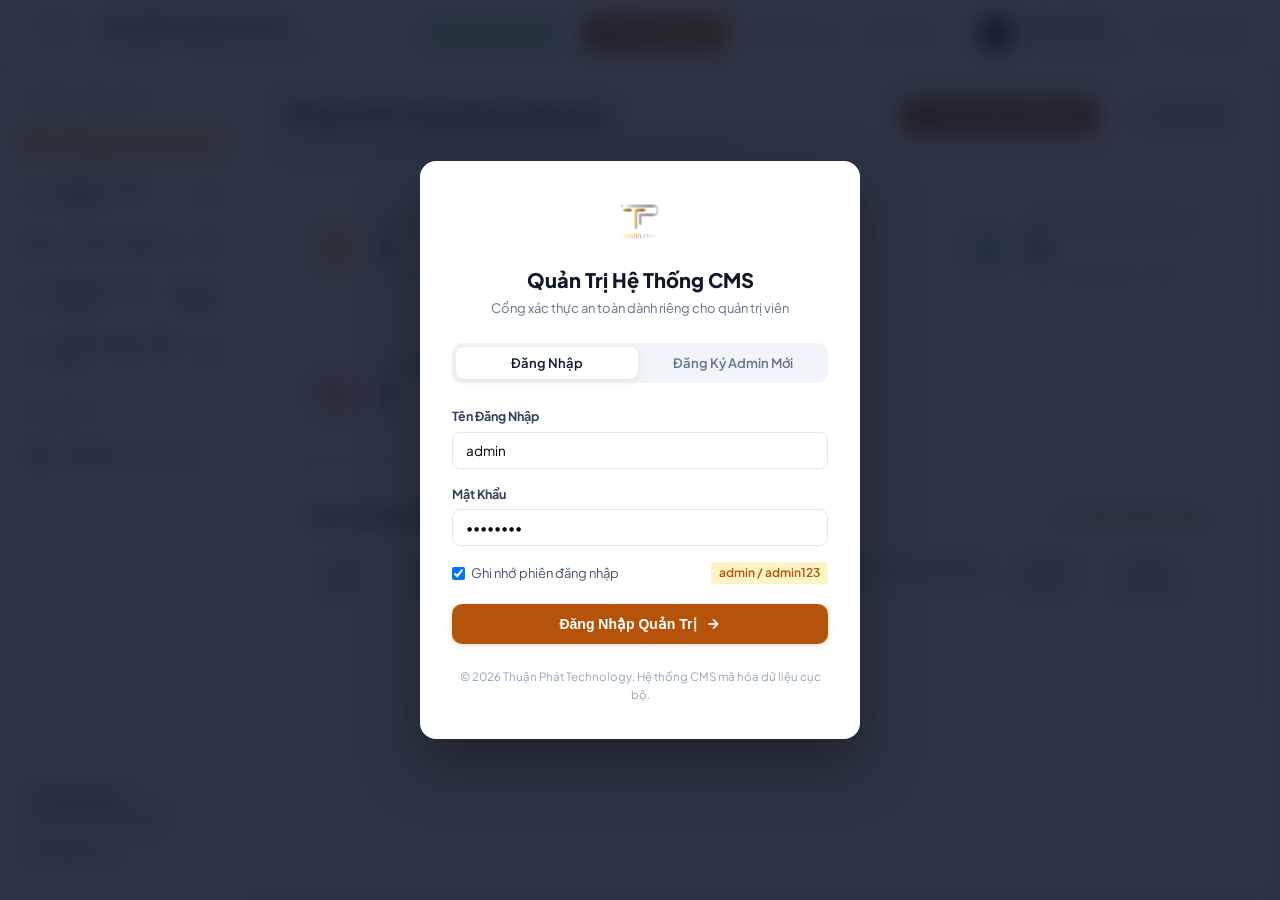
==== commit e7fee083: "feat: them dang ky dang nhap admin, quan ly banner cac trang tu CMS, fix loi icon giai phap so va na" ====
--- a/admin.html
+++ b/admin.html
@@ -41,13 +41,17 @@
         <a href="index.html#tin-tuc" target="_blank" class="btn-quick-nav">Trang Tin Tức</a>
       </div>
 
-      <!-- Admin User Info -->
+      <!-- Admin User Info & Logout -->
       <div class="cms-admin-user">
-        <div class="user-avatar">AD</div>
+        <div class="user-avatar" id="topbarUserAvatar">AD</div>
         <div class="user-info">
-          <span class="user-name">Quản Trị Viên</span>
-          <span class="user-role">Toàn quyền hệ thống</span>
-        </div>
+          <span class="user-name" id="topbarUserName">Quản Trị Viên</span>
+          <span class="user-role" id="topbarUserRole">Toàn quyền hệ thống</span>
+        </div>
+        <button class="btn-cms-logout" onclick="handleAdminLogout()" title="Đăng xuất khỏi hệ thống CMS">
+          <svg viewBox="0 0 24 24" width="15" height="15" fill="none" stroke="currentColor" stroke-width="2" stroke-linecap="round" stroke-linejoin="round"><path d="M9 21H5a2 2 0 0 1-2-2V5a2 2 0 0 1 2-2h4"></path><polyline points="16 17 21 12 16 7"></polyline><line x1="21" y1="12" x2="9" y2="12"></line></svg>
+          <span>Đăng Xuất</span>
+        </button>
       </div>
     </div>
   </header>
@@ -74,6 +78,12 @@
           <svg viewBox="0 0 24 24" width="18" height="18" fill="none" stroke="currentColor" stroke-width="2" stroke-linecap="round" stroke-linejoin="round"><path d="M14 2H6a2 2 0 0 0-2 2v16a2 2 0 0 0 2 2h12a2 2 0 0 0 2-2V8z"></path><polyline points="14 2 14 8 20 8"></polyline><line x1="16" y1="13" x2="8" y2="13"></line><line x1="16" y1="17" x2="8" y2="17"></line><polyline points="10 9 9 9 8 9"></polyline></svg>
           <span>Tin Tức &amp; Dịch Vụ</span>
           <span class="cms-badge" id="badgeTotalPosts">12</span>
+        </button>
+
+        <button class="cms-nav-item" data-tab="tab-banners" onclick="switchAdminTab('tab-banners')">
+          <svg viewBox="0 0 24 24" width="18" height="18" fill="none" stroke="currentColor" stroke-width="2" stroke-linecap="round" stroke-linejoin="round"><rect x="3" y="3" width="18" height="18" rx="2" ry="2"></rect><circle cx="8.5" cy="8.5" r="1.5"></circle><polyline points="21 15 16 10 5 21"></polyline></svg>
+          <span>Banner &amp; Các Trang</span>
+          <span class="cms-badge badge-info" id="badgeTotalPages">7 trang</span>
         </button>
 
         <button class="cms-nav-item" data-tab="tab-leads" onclick="switchAdminTab('tab-leads')">
@@ -319,7 +329,145 @@
       </section>
 
       <!-- ========================================================
-           TAB 4: QUẢN LÝ KHÁCH HÀNG & BÁO GIÁ (LEADS CRM)
+           TAB 4: QUẢN LÝ BANNER & TẤT CẢ CÁC TRANG
+      ======================================================== -->
+      <section id="tab-banners" class="cms-tab-panel">
+        <div class="panel-header">
+          <div>
+            <h1 class="panel-title">Quản Lý Banner &amp; Nội Dung Các Trang</h1>
+            <p class="panel-subtitle">Tùy biến hình ảnh banner nền, tiêu đề, phụ đề và nút kêu gọi hành động cho tất cả các trang trên website.</p>
+          </div>
+          <div class="panel-actions">
+            <a href="index.html#may-scan" target="_blank" class="btn-secondary" id="btnPreviewPublicPage">
+              <svg viewBox="0 0 24 24" width="15" height="15" fill="none" stroke="currentColor" stroke-width="2" stroke-linecap="round" stroke-linejoin="round"><path d="M18 13v6a2 2 0 0 1-2 2H5a2 2 0 0 1-2-2V8a2 2 0 0 1 2-2h6"></path><polyline points="15 3 21 3 21 9"></polyline><line x1="10" y1="14" x2="21" y2="3"></line></svg>
+              <span>Xem Trang Thực Tế</span>
+            </a>
+          </div>
+        </div>
+
+        <!-- Page Selector Tabs -->
+        <div class="banner-page-selector">
+          <button class="banner-page-btn active" data-page="may-scan" onclick="selectBannerPage('may-scan', this)">
+            <span>🖨️</span>
+            <span>Trang Máy Scan Ricoh</span>
+          </button>
+          <button class="banner-page-btn" data-page="home" onclick="selectBannerPage('home', this)">
+            <span>🏠</span>
+            <span>Trang Chủ</span>
+          </button>
+          <button class="banner-page-btn" data-page="ha-tang" onclick="selectBannerPage('ha-tang', this)">
+            <span>🖥️</span>
+            <span>Hạ Tầng CNTT</span>
+          </button>
+          <button class="banner-page-btn" data-page="giai-phap-so" onclick="selectBannerPage('giai-phap-so', this)">
+            <span>⚡</span>
+            <span>Giải Pháp Số &amp; DTI</span>
+          </button>
+          <button class="banner-page-btn" data-page="tin-tuc" onclick="selectBannerPage('tin-tuc', this)">
+            <span>📰</span>
+            <span>Tin Tức &amp; Cẩm Nang</span>
+          </button>
+          <button class="banner-page-btn" data-page="gioi-thieu" onclick="selectBannerPage('gioi-thieu', this)">
+            <span>🏢</span>
+            <span>Giới Thiệu</span>
+          </button>
+          <button class="banner-page-btn" data-page="lien-he" onclick="selectBannerPage('lien-he', this)">
+            <span>📞</span>
+            <span>Liên Hệ</span>
+          </button>
+        </div>
+
+        <!-- Banner Manager Two-Column Layout -->
+        <div class="banner-editor-grid">
+          
+          <!-- Left: Live Preview Card -->
+          <div class="cms-card-section banner-preview-card">
+            <div style="display: flex; justify-content: space-between; align-items: center; margin-bottom: 16px;">
+              <div style="display: flex; align-items: center; gap: 8px;">
+                <span class="preview-live-dot"></span>
+                <h3 class="section-heading" style="margin-bottom: 0;">Xem Trước Banner (Live Preview)</h3>
+              </div>
+              <span class="badge-page-indicator" id="previewPageIndicator">Trang Máy Scan Ricoh</span>
+            </div>
+            
+            <div class="banner-preview-frame" id="bannerLivePreview">
+              <div class="banner-preview-overlay">
+                <div class="preview-badge-row">
+                  <span class="preview-badge-pill" id="prevBadge">RICOH AUTHORIZED PARTNER VIETNAM</span>
+                </div>
+                <h2 class="preview-title" id="prevTitle">Máy Scan Tài Liệu Ricoh Chuyên Dụng Tốc Độ Cao Cho Văn Phòng &amp; Dự Án</h2>
+                <p class="preview-subtitle" id="prevSubtitle">Thuận Phát phân phối chính hãng 100% đầy đủ 34 dòng máy quét Ricoh fi Series và ScanSnap...</p>
+                <div class="preview-actions">
+                  <span class="preview-cta-btn" id="prevCta">Nhận báo giá dự án →</span>
+                </div>
+              </div>
+            </div>
+
+            <div class="preview-tip-box">
+              <svg viewBox="0 0 24 24" width="16" height="16" fill="none" stroke="currentColor" stroke-width="2"><circle cx="12" cy="12" r="10"></circle><line x1="12" y1="16" x2="12" y2="12"></line><line x1="12" y1="8" x2="12.01" y2="8"></line></svg>
+              <span>Khi bấm lưu, Banner trên website chính tự động đồng bộ ngay lập tức mà không cần reload trang.</span>
+            </div>
+          </div>
+
+          <!-- Right: Edit Form -->
+          <div class="cms-card-section">
+            <h3 class="section-heading" style="margin-bottom: 18px;">Tùy Chỉnh Nội Dung Banner</h3>
+
+            <form id="bannerEditForm" onsubmit="handleSaveCurrentBanner(event)">
+              <div class="form-group">
+                <label class="form-label">Huy Hiệu Nhãn Nổi Bật (Badge)</label>
+                <input type="text" id="bannerBadgeInput" class="form-control" placeholder="vd: RICOH AUTHORIZED PARTNER VIETNAM" oninput="updateLiveBannerPreview()">
+              </div>
+
+              <div class="form-group">
+                <label class="form-label">Tiêu Đề Banner Chính (Hero Title) *</label>
+                <textarea id="bannerTitleInput" class="form-control" rows="2" placeholder="Nhập tiêu đề banner..." required oninput="updateLiveBannerPreview()"></textarea>
+              </div>
+
+              <div class="form-group">
+                <label class="form-label">Mô Tả Chi Tiết / Phụ Đề (Hero Subtitle) *</label>
+                <textarea id="bannerSubtitleInput" class="form-control" rows="4" placeholder="Nhập mô tả tóm tắt..." required oninput="updateLiveBannerPreview()"></textarea>
+              </div>
+
+              <div class="form-group">
+                <label class="form-label">Đường Dẫn Ảnh Nền Banner (URL)</label>
+                <input type="url" id="bannerBgInput" class="form-control" placeholder="Dán link ảnh (https://...) hoặc chọn mẫu gợi ý bên dưới" oninput="updateLiveBannerPreview()">
+                
+                <!-- Quick Image Suggestions -->
+                <div class="sample-images-bar">
+                  <span class="sample-title">Gợi ý ảnh mẫu chất lượng cao (Unsplash):</span>
+                  <div class="sample-chips-row">
+                    <button type="button" class="sample-chip" onclick="applySampleImage('https://images.unsplash.com/photo-1518770660439-4636190af475?auto=format&fit=crop&w=1600&q=80')">🖨️ Máy Scan &amp; Số Hóa</button>
+                    <button type="button" class="sample-chip" onclick="applySampleImage('https://images.unsplash.com/photo-1497366216548-37526070297c?auto=format&fit=crop&w=1600&q=80')">🏢 Văn Phòng Hiện Đại</button>
+                    <button type="button" class="sample-chip" onclick="applySampleImage('https://images.unsplash.com/photo-1558494949-ef010cbdcc31?auto=format&fit=crop&w=1600&q=80')">🖥️ Server &amp; Data Center</button>
+                    <button type="button" class="sample-chip" onclick="applySampleImage('https://images.unsplash.com/photo-1451187580459-43490279c0fa?auto=format&fit=crop&w=1600&q=80')">⚡ Công Nghệ Số AI</button>
+                    <button type="button" class="sample-chip chip-clear" onclick="applySampleImage('')">❌ Xóa Ảnh (Dùng Nền Tối Gốc)</button>
+                  </div>
+                </div>
+              </div>
+
+              <div class="form-group">
+                <label class="form-label">Chữ Hiển Thị Trên Nút Kêu Gọi (CTA Text)</label>
+                <input type="text" id="bannerCtaInput" class="form-control" placeholder="vd: Nhận báo giá dự án →" oninput="updateLiveBannerPreview()">
+              </div>
+
+              <div class="form-actions-row" style="display: flex; gap: 12px; margin-top: 24px;">
+                <button type="submit" class="btn-primary" style="flex: 1; padding: 12px; font-size: 14px; font-weight: 700; display: inline-flex; align-items: center; justify-content: center; gap: 8px;">
+                  <svg viewBox="0 0 24 24" width="16" height="16" fill="none" stroke="currentColor" stroke-width="2.5"><polyline points="20 6 9 17 4 12"></polyline></svg>
+                  <span>Lưu &amp; Cập Nhật Trang Này Ngay</span>
+                </button>
+                <button type="button" class="btn-secondary" onclick="resetCurrentBannerToDefault()" title="Khôi phục nội dung mặc định của trang này">
+                  <span>Khôi Phục Gốc</span>
+                </button>
+              </div>
+            </form>
+          </div>
+
+        </div>
+      </section>
+
+      <!-- ========================================================
+           TAB 5: QUẢN LÝ KHÁCH HÀNG & BÁO GIÁ (LEADS CRM)
       ======================================================== -->
       <section id="tab-leads" class="cms-tab-panel">
         <div class="panel-header">
@@ -581,6 +729,83 @@
     </div>
   </div>
 
+  <!-- ========================================================
+       AUTH OVERLAY: ĐĂNG NHẬP / ĐĂNG KÝ QUẢN TRỊ VIÊN
+  ======================================================== -->
+  <div class="admin-auth-overlay" id="adminAuthOverlay">
+    <div class="admin-auth-card">
+      <div class="auth-header">
+        <img src="assets/logo.png" alt="Thuận Phát Technology" class="auth-logo">
+        <h2 class="auth-title">Quản Trị Hệ Thống CMS</h2>
+        <p class="auth-subtitle">Cổng xác thực an toàn dành riêng cho quản trị viên</p>
+      </div>
+
+      <!-- Auth Tabs Switcher -->
+      <div class="auth-tabs">
+        <button type="button" class="auth-tab-btn active" id="tabBtnLogin" onclick="switchAuthMode('login')">Đăng Nhập</button>
+        <button type="button" class="auth-tab-btn" id="tabBtnRegister" onclick="switchAuthMode('register')">Đăng Ký Admin Mới</button>
+      </div>
+
+      <!-- Login Form -->
+      <form id="adminLoginForm" onsubmit="handleAdminLoginSubmit(event)">
+        <div class="form-group">
+          <label class="form-label">Tên Đăng Nhập</label>
+          <input type="text" id="authLoginUser" class="form-control" placeholder="admin" value="admin" required autocomplete="username">
+        </div>
+
+        <div class="form-group">
+          <label class="form-label">Mật Khẩu</label>
+          <input type="password" id="authLoginPass" class="form-control" placeholder="••••••••" value="admin123" required autocomplete="current-password">
+        </div>
+
+        <div style="display: flex; justify-content: space-between; align-items: center; margin-bottom: 20px; font-size: 13px;">
+          <label style="display: flex; align-items: center; gap: 6px; cursor: pointer; color: #475569;">
+            <input type="checkbox" id="authRememberMe" checked>
+            <span>Ghi nhớ phiên đăng nhập</span>
+          </label>
+          <span style="color: #b45309; font-size: 12px; font-weight: 600; background: #fef3c7; padding: 2px 8px; border-radius: 4px;">admin / admin123</span>
+        </div>
+
+        <button type="submit" class="btn-primary auth-submit-btn">
+          <span>Đăng Nhập Quản Trị</span>
+          <svg viewBox="0 0 24 24" width="16" height="16" fill="none" stroke="currentColor" stroke-width="2.5"><line x1="5" y1="12" x2="19" y2="12"></line><polyline points="12 5 19 12 12 19"></polyline></svg>
+        </button>
+      </form>
+
+      <!-- Register Form -->
+      <form id="adminRegisterForm" style="display: none;" onsubmit="handleAdminRegisterSubmit(event)">
+        <div class="form-group">
+          <label class="form-label">Họ &amp; Tên Quản Trị Viên *</label>
+          <input type="text" id="authRegFullname" class="form-control" placeholder="vd: Nguyễn Văn Quản Trị" required>
+        </div>
+
+        <div class="form-group">
+          <label class="form-label">Tên Đăng Nhập Mới *</label>
+          <input type="text" id="authRegUser" class="form-control" placeholder="vd: admin_thuanphat" required autocomplete="username">
+        </div>
+
+        <div class="form-group">
+          <label class="form-label">Mật Khẩu * (từ 6 ký tự trở lên)</label>
+          <input type="password" id="authRegPass" class="form-control" placeholder="••••••••" required autocomplete="new-password">
+        </div>
+
+        <div class="form-group">
+          <label class="form-label">Xác Nhận Lại Mật Khẩu *</label>
+          <input type="password" id="authRegPassConfirm" class="form-control" placeholder="••••••••" required autocomplete="new-password">
+        </div>
+
+        <button type="submit" class="btn-primary auth-submit-btn">
+          <span>Tạo Tài Khoản Quản Trị</span>
+          <svg viewBox="0 0 24 24" width="16" height="16" fill="none" stroke="currentColor" stroke-width="2.5"><polyline points="20 6 9 17 4 12"></polyline></svg>
+        </button>
+      </form>
+
+      <div class="auth-footer-text">
+        <span>© 2026 Thuận Phát Technology. Hệ thống CMS mã hóa dữ liệu cục bộ.</span>
+      </div>
+    </div>
+  </div>
+
   <!-- Toast Notification -->
   <div id="cmsToast" class="cms-toast">
     <div class="toast-content" id="toastMessage">Đã cập nhật dữ liệu thành công!</div>
--- a/css/admin.css
+++ b/css/admin.css
@@ -943,4 +943,363 @@
   .settings-grid {
     grid-template-columns: 1fr;
   }
-}
+  .banner-editor-grid {
+    grid-template-columns: 1fr !important;
+  }
+}
+
+/* ========================================================
+   AUTH OVERLAY: LOGIN & REGISTER STYLES
+======================================================== */
+.admin-auth-overlay {
+  position: fixed;
+  inset: 0;
+  background: rgba(15, 23, 42, 0.88);
+  backdrop-filter: blur(10px);
+  -webkit-backdrop-filter: blur(10px);
+  z-index: 9999;
+  display: flex;
+  align-items: center;
+  justify-content: center;
+  padding: 20px;
+  opacity: 1;
+  transition: opacity 0.35s ease, visibility 0.35s ease;
+}
+
+.admin-auth-overlay.hidden {
+  opacity: 0;
+  visibility: hidden;
+  pointer-events: none;
+}
+
+.admin-auth-card {
+  background: #ffffff;
+  width: 100%;
+  max-width: 440px;
+  border-radius: 16px;
+  box-shadow: 0 25px 60px rgba(0, 0, 0, 0.35);
+  padding: 36px 32px;
+  position: relative;
+  animation: authPopIn 0.35s cubic-bezier(0.16, 1, 0.3, 1);
+}
+
+@keyframes authPopIn {
+  from { opacity: 0; transform: scale(0.95) translateY(10px); }
+  to { opacity: 1; transform: scale(1) translateY(0); }
+}
+
+.auth-header {
+  text-align: center;
+  margin-bottom: 24px;
+}
+
+.auth-logo {
+  height: 48px;
+  max-width: 180px;
+  object-fit: contain;
+  margin-bottom: 14px;
+}
+
+.auth-title {
+  font-size: 20px;
+  font-weight: 800;
+  color: #0f172a;
+  margin-bottom: 4px;
+}
+
+.auth-subtitle {
+  font-size: 13px;
+  color: #64748b;
+}
+
+.auth-tabs {
+  display: flex;
+  background: #f1f5f9;
+  padding: 4px;
+  border-radius: 10px;
+  margin-bottom: 24px;
+  gap: 4px;
+}
+
+.auth-tab-btn {
+  flex: 1;
+  padding: 8px 12px;
+  border: none;
+  background: transparent;
+  font-family: inherit;
+  font-size: 13px;
+  font-weight: 600;
+  color: #64748b;
+  border-radius: 8px;
+  cursor: pointer;
+  transition: all 0.2s ease;
+}
+
+.auth-tab-btn.active {
+  background: #ffffff;
+  color: #0f172a;
+  box-shadow: 0 2px 8px rgba(0, 0, 0, 0.08);
+}
+
+.auth-submit-btn {
+  width: 100%;
+  padding: 12px;
+  font-size: 14px;
+  font-weight: 700;
+  display: flex;
+  align-items: center;
+  justify-content: center;
+  gap: 8px;
+  border-radius: 10px;
+  margin-top: 10px;
+}
+
+.auth-footer-text {
+  text-align: center;
+  margin-top: 24px;
+  font-size: 11.5px;
+  color: #94a3b8;
+}
+
+/* ========================================================
+   TOPBAR LOGOUT BUTTON
+======================================================== */
+.btn-cms-logout {
+  display: inline-flex;
+  align-items: center;
+  gap: 6px;
+  padding: 6px 12px;
+  border-radius: 8px;
+  border: 1px solid #e2e8f0;
+  background: #ffffff;
+  color: #64748b;
+  font-family: inherit;
+  font-size: 12px;
+  font-weight: 600;
+  cursor: pointer;
+  transition: all 0.2s ease;
+  margin-left: 10px;
+}
+
+.btn-cms-logout:hover {
+  background: #fee2e2;
+  color: #b91c1c;
+  border-color: #fca5a5;
+  transform: translateY(-1px);
+}
+
+/* ========================================================
+   BANNER & PAGES MANAGER STYLES
+======================================================== */
+.banner-page-selector {
+  display: flex;
+  flex-wrap: wrap;
+  gap: 8px;
+  margin-bottom: 24px;
+  padding: 12px;
+  background: #ffffff;
+  border-radius: 12px;
+  border: 1px solid var(--cms-border);
+}
+
+.banner-page-btn {
+  display: inline-flex;
+  align-items: center;
+  gap: 8px;
+  padding: 9px 16px;
+  border-radius: 8px;
+  border: 1px solid transparent;
+  background: #f8fafc;
+  color: #475569;
+  font-family: inherit;
+  font-size: 13px;
+  font-weight: 600;
+  cursor: pointer;
+  transition: all 0.2s ease;
+}
+
+.banner-page-btn:hover {
+  background: #f1f5f9;
+  color: #0f172a;
+}
+
+.banner-page-btn.active {
+  background: #fef3c7;
+  color: #b45309;
+  border-color: #fde68a;
+  font-weight: 700;
+  box-shadow: 0 2px 8px rgba(180, 83, 9, 0.12);
+}
+
+.banner-editor-grid {
+  display: grid;
+  grid-template-columns: 1.15fr 1fr;
+  gap: 24px;
+  align-items: start;
+}
+
+/* Live Preview Mockup */
+.banner-preview-card {
+  position: sticky;
+  top: 90px;
+}
+
+.preview-live-dot {
+  width: 9px;
+  height: 9px;
+  background: #22c55e;
+  border-radius: 50%;
+  box-shadow: 0 0 0 3px rgba(34, 197, 94, 0.2);
+  display: inline-block;
+}
+
+.badge-page-indicator {
+  font-size: 12px;
+  font-weight: 700;
+  color: #b45309;
+  background: #fef3c7;
+  padding: 3px 10px;
+  border-radius: 999px;
+}
+
+.banner-preview-frame {
+  min-height: 280px;
+  border-radius: 12px;
+  overflow: hidden;
+  position: relative;
+  background-color: #121110;
+  background-size: cover;
+  background-position: center;
+  box-shadow: inset 0 0 0 1px rgba(255, 255, 255, 0.08), 0 8px 24px rgba(0, 0, 0, 0.15);
+  display: flex;
+  align-items: stretch;
+  transition: background-image 0.3s ease;
+}
+
+.banner-preview-overlay {
+  width: 100%;
+  background: linear-gradient(135deg, rgba(15, 14, 13, 0.88) 0%, rgba(20, 19, 17, 0.82) 50%, rgba(15, 14, 13, 0.92) 100%);
+  padding: 28px 24px;
+  display: flex;
+  flex-direction: column;
+  justify-content: center;
+  position: relative;
+}
+
+.preview-badge-row {
+  margin-bottom: 12px;
+}
+
+.preview-badge-pill {
+  font-size: 10.5px;
+  font-weight: 700;
+  color: #fbbf24;
+  background: rgba(251, 191, 36, 0.12);
+  border: 1px solid rgba(251, 191, 36, 0.28);
+  padding: 3px 10px;
+  border-radius: 999px;
+  letter-spacing: 0.04em;
+  text-transform: uppercase;
+}
+
+.preview-title {
+  font-size: 18px;
+  font-weight: 800;
+  color: #ffffff;
+  line-height: 1.35;
+  margin-bottom: 10px;
+}
+
+.preview-subtitle {
+  font-size: 12.5px;
+  color: #cbd5e1;
+  line-height: 1.6;
+  margin-bottom: 18px;
+}
+
+.preview-actions {
+  margin-top: auto;
+}
+
+.preview-cta-btn {
+  display: inline-block;
+  background: linear-gradient(135deg, #f59e0b 0%, #d97706 100%);
+  color: #ffffff;
+  padding: 8px 18px;
+  border-radius: 999px;
+  font-size: 12.5px;
+  font-weight: 700;
+  box-shadow: 0 4px 12px rgba(245, 158, 11, 0.35);
+}
+
+.preview-tip-box {
+  margin-top: 14px;
+  padding: 10px 14px;
+  background: #f8fafc;
+  border-radius: 8px;
+  border: 1px solid #e2e8f0;
+  display: flex;
+  align-items: flex-start;
+  gap: 8px;
+  font-size: 12px;
+  color: #64748b;
+  line-height: 1.5;
+}
+
+.preview-tip-box svg {
+  flex-shrink: 0;
+  margin-top: 1px;
+  color: #3b82f6;
+}
+
+/* Sample Image Suggestions */
+.sample-images-bar {
+  margin-top: 10px;
+  padding: 10px 12px;
+  background: #f8fafc;
+  border-radius: 8px;
+  border: 1px solid #e2e8f0;
+}
+
+.sample-title {
+  display: block;
+  font-size: 11.5px;
+  font-weight: 700;
+  color: #475569;
+  margin-bottom: 6px;
+}
+
+.sample-chips-row {
+  display: flex;
+  flex-wrap: wrap;
+  gap: 6px;
+}
+
+.sample-chip {
+  padding: 4px 10px;
+  border-radius: 6px;
+  border: 1px solid #cbd5e1;
+  background: #ffffff;
+  color: #334155;
+  font-family: inherit;
+  font-size: 11.5px;
+  font-weight: 600;
+  cursor: pointer;
+  transition: all 0.15s ease;
+}
+
+.sample-chip:hover {
+  background: #f1f5f9;
+  border-color: #94a3b8;
+  color: #0f172a;
+}
+
+.sample-chip.chip-clear {
+  color: #b91c1c;
+  border-color: #fca5a5;
+  background: #fff5f5;
+}
+
+.sample-chip.chip-clear:hover {
+  background: #fee2e2;
+}
